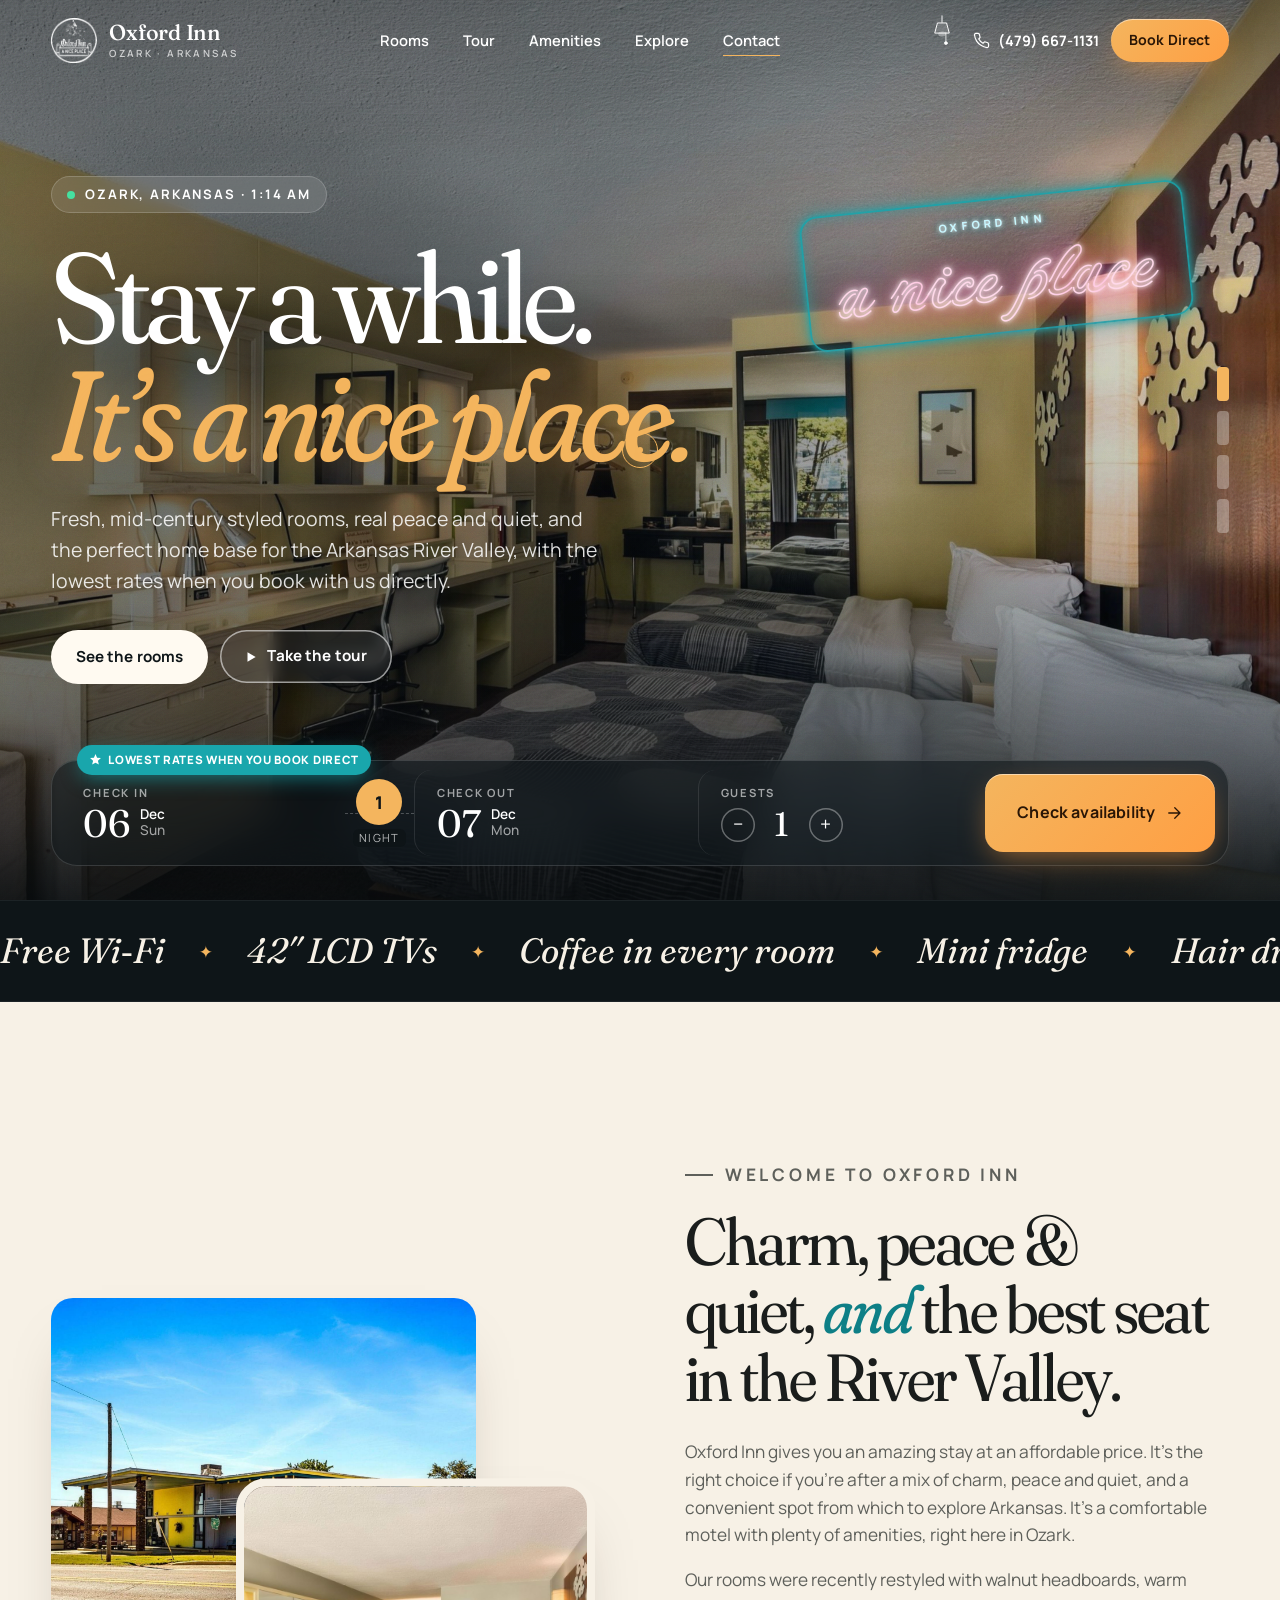
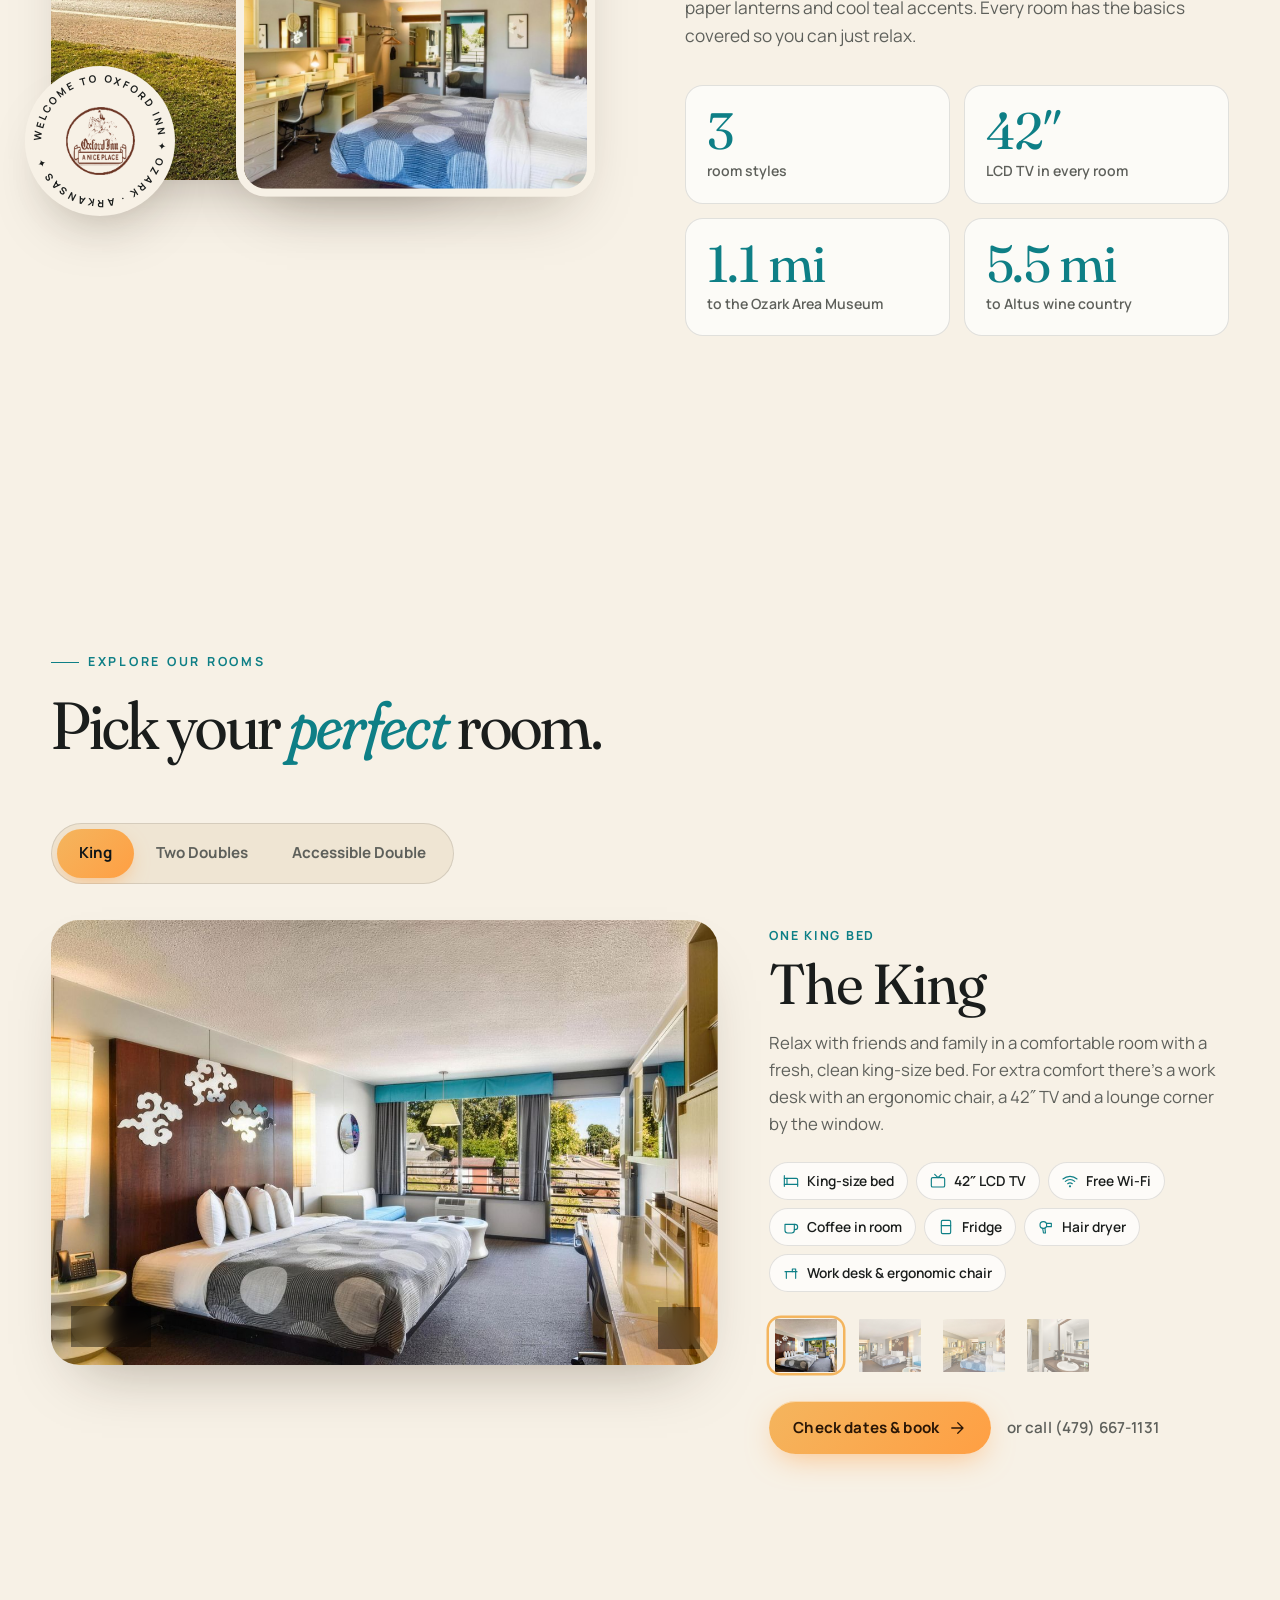
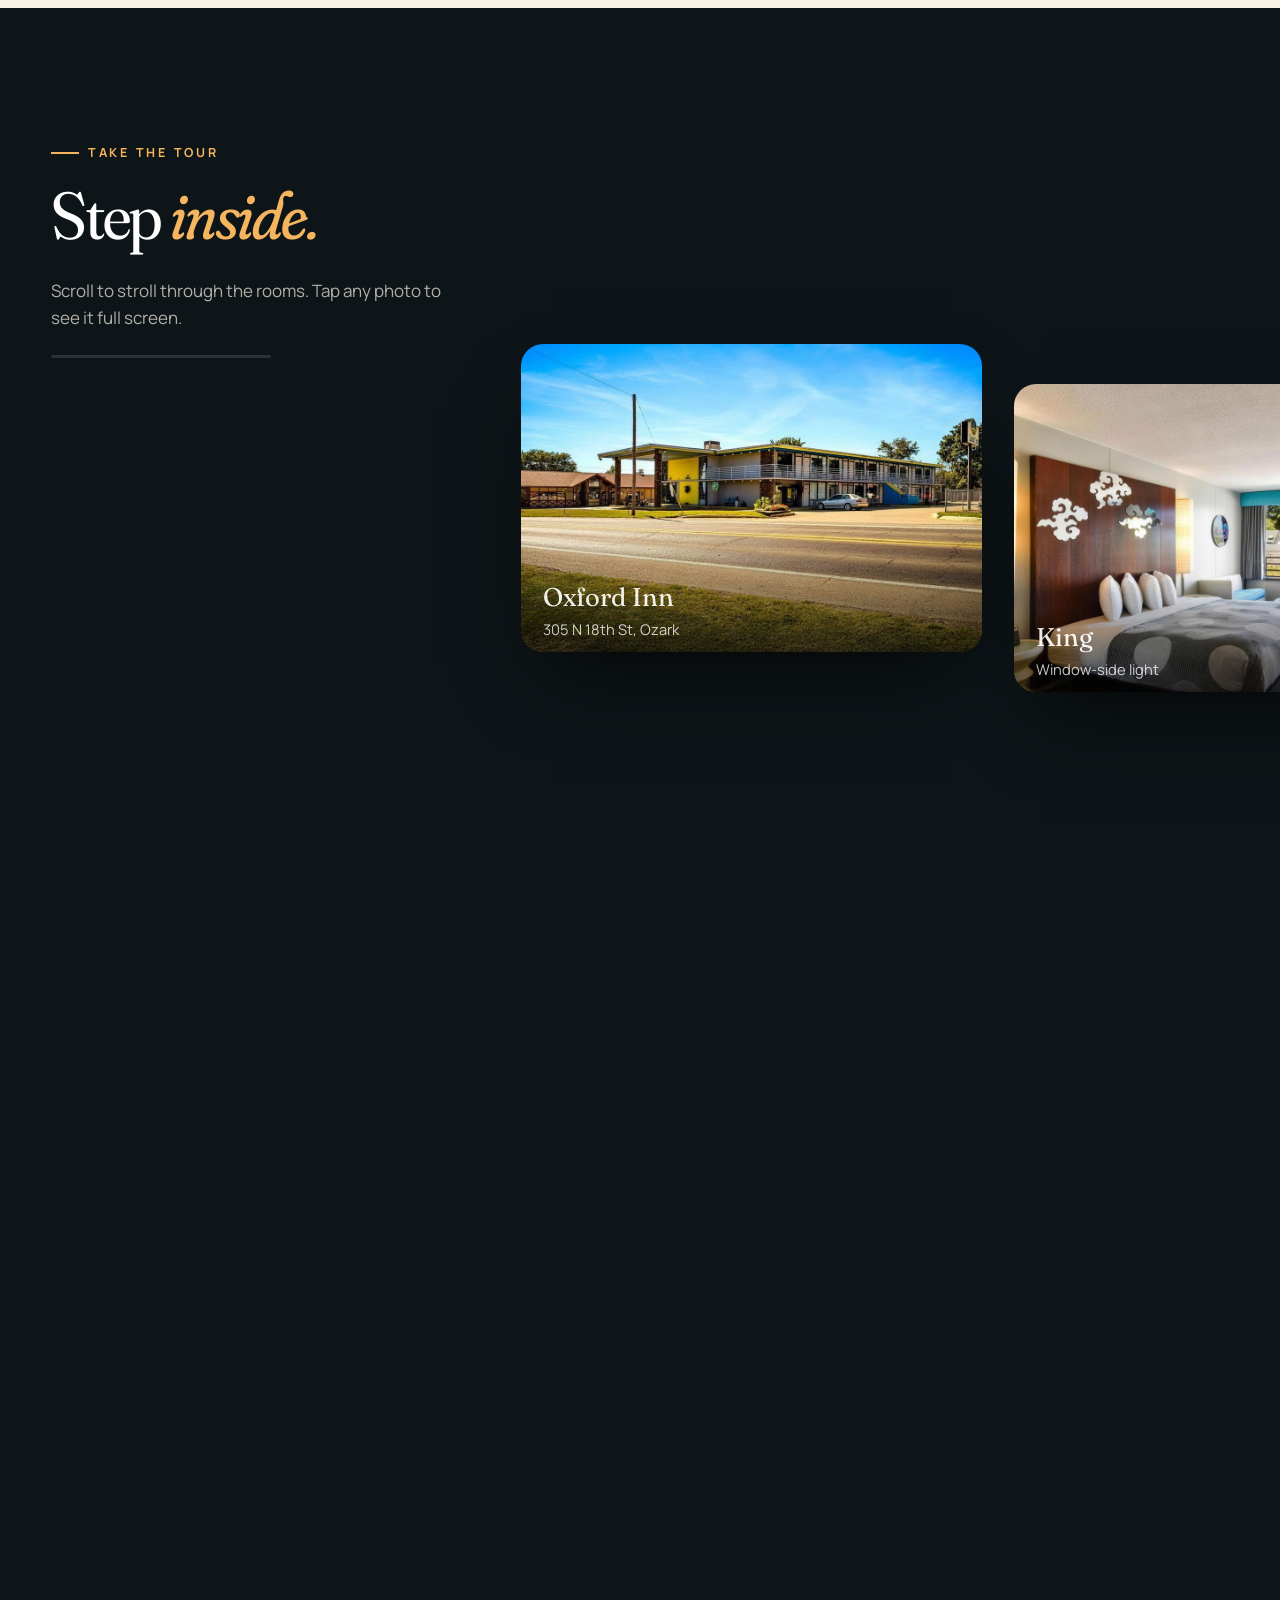
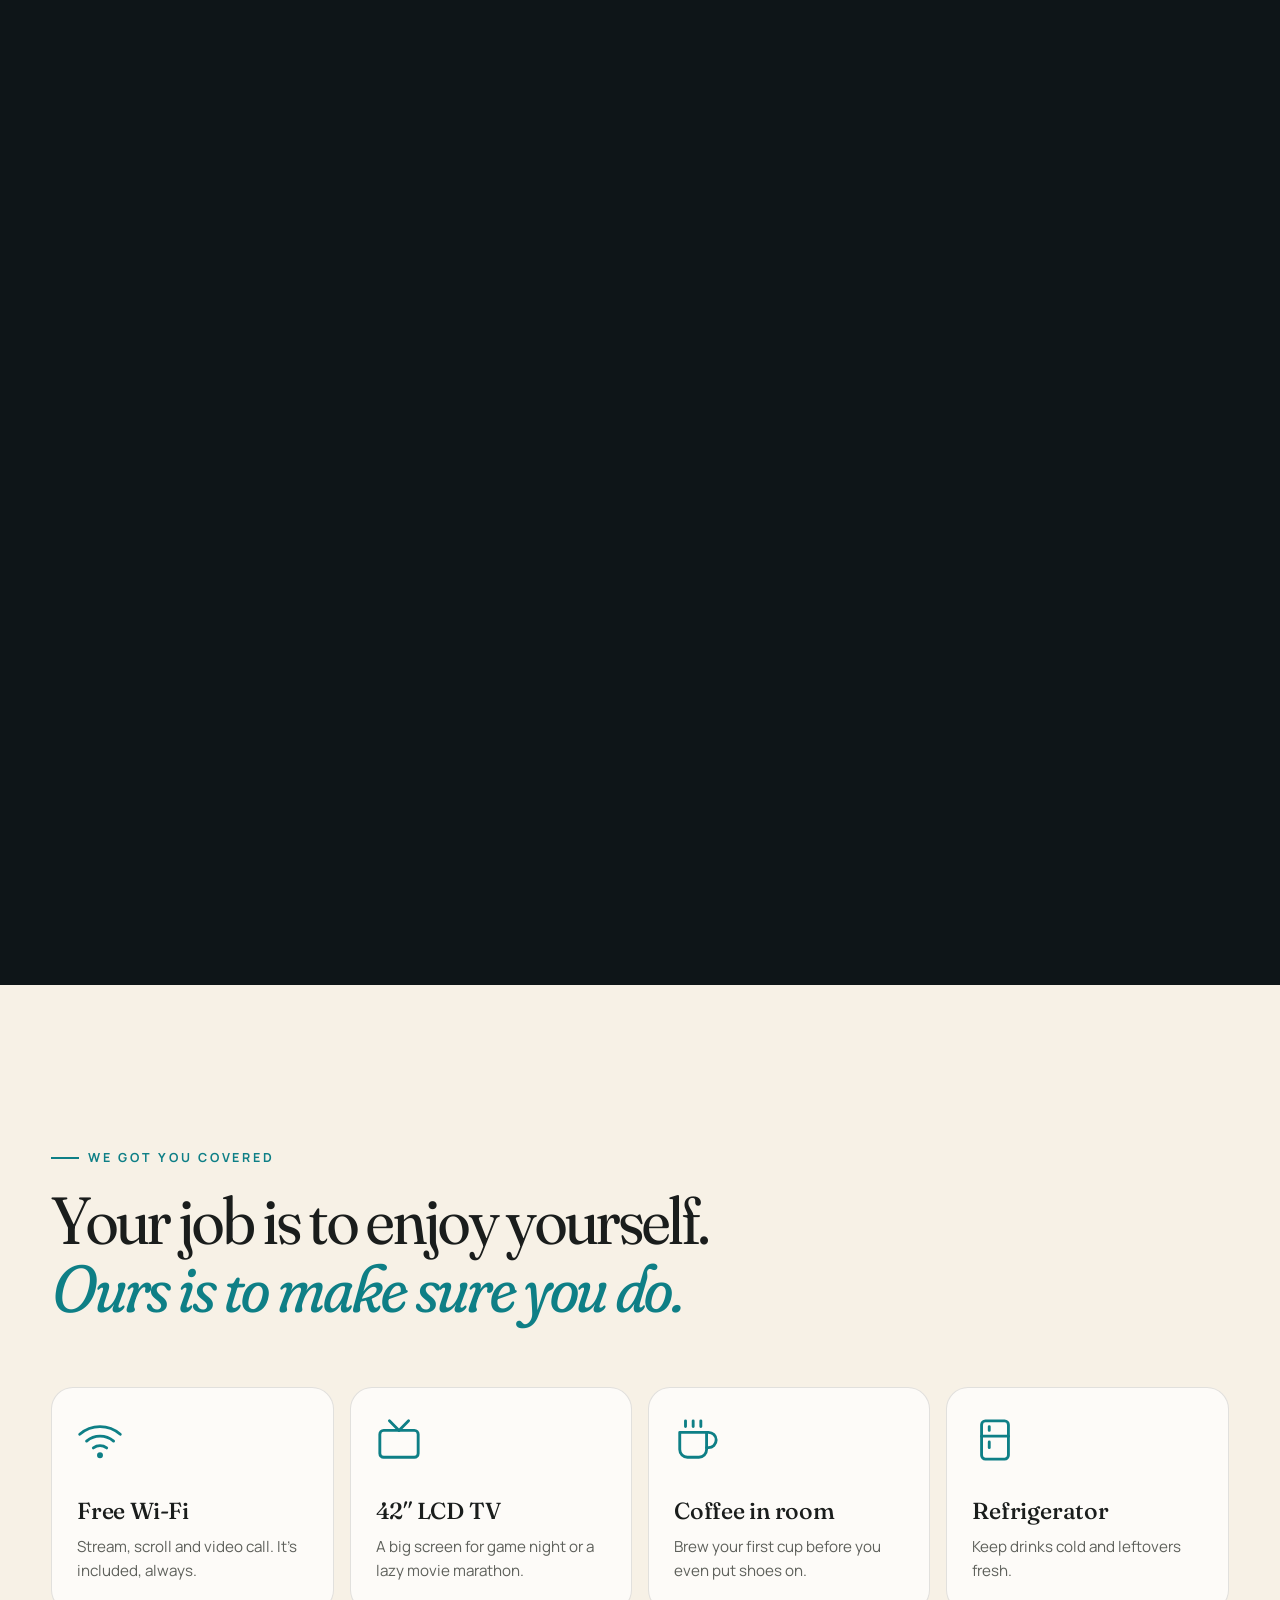
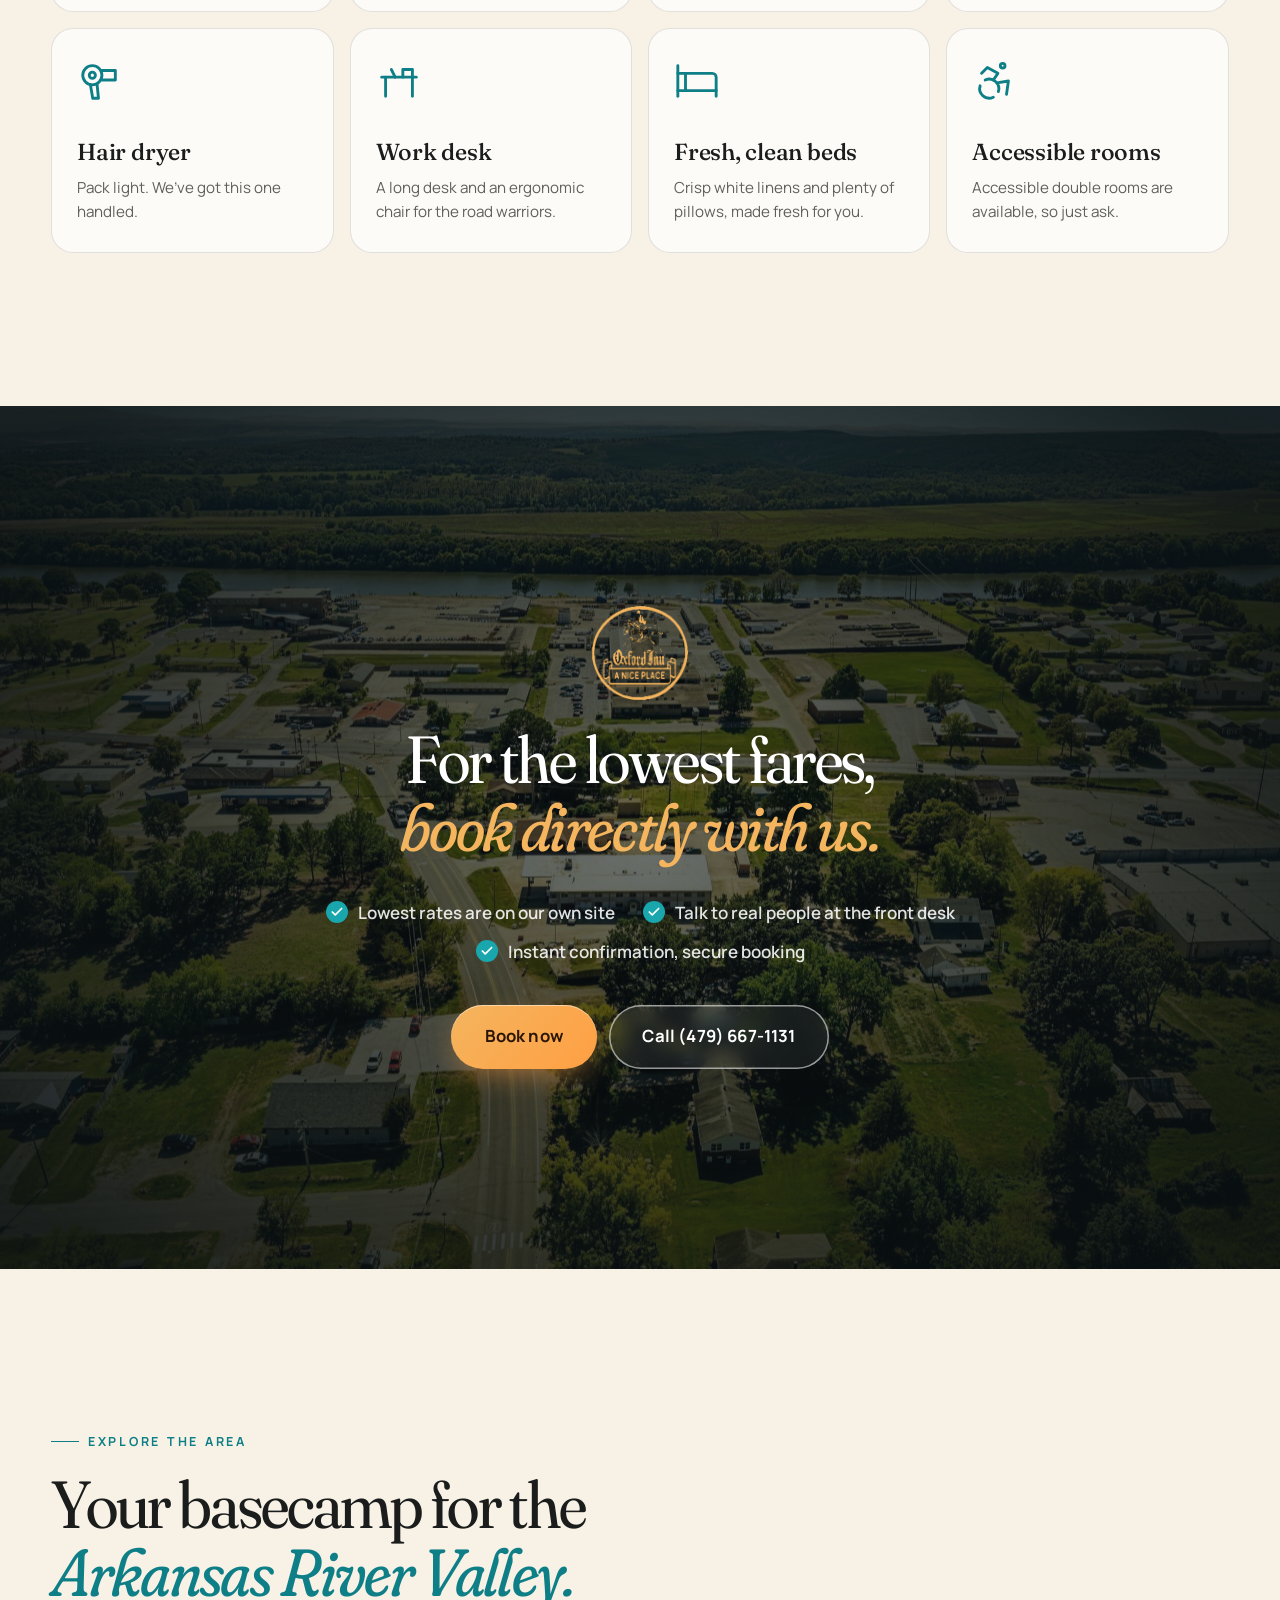
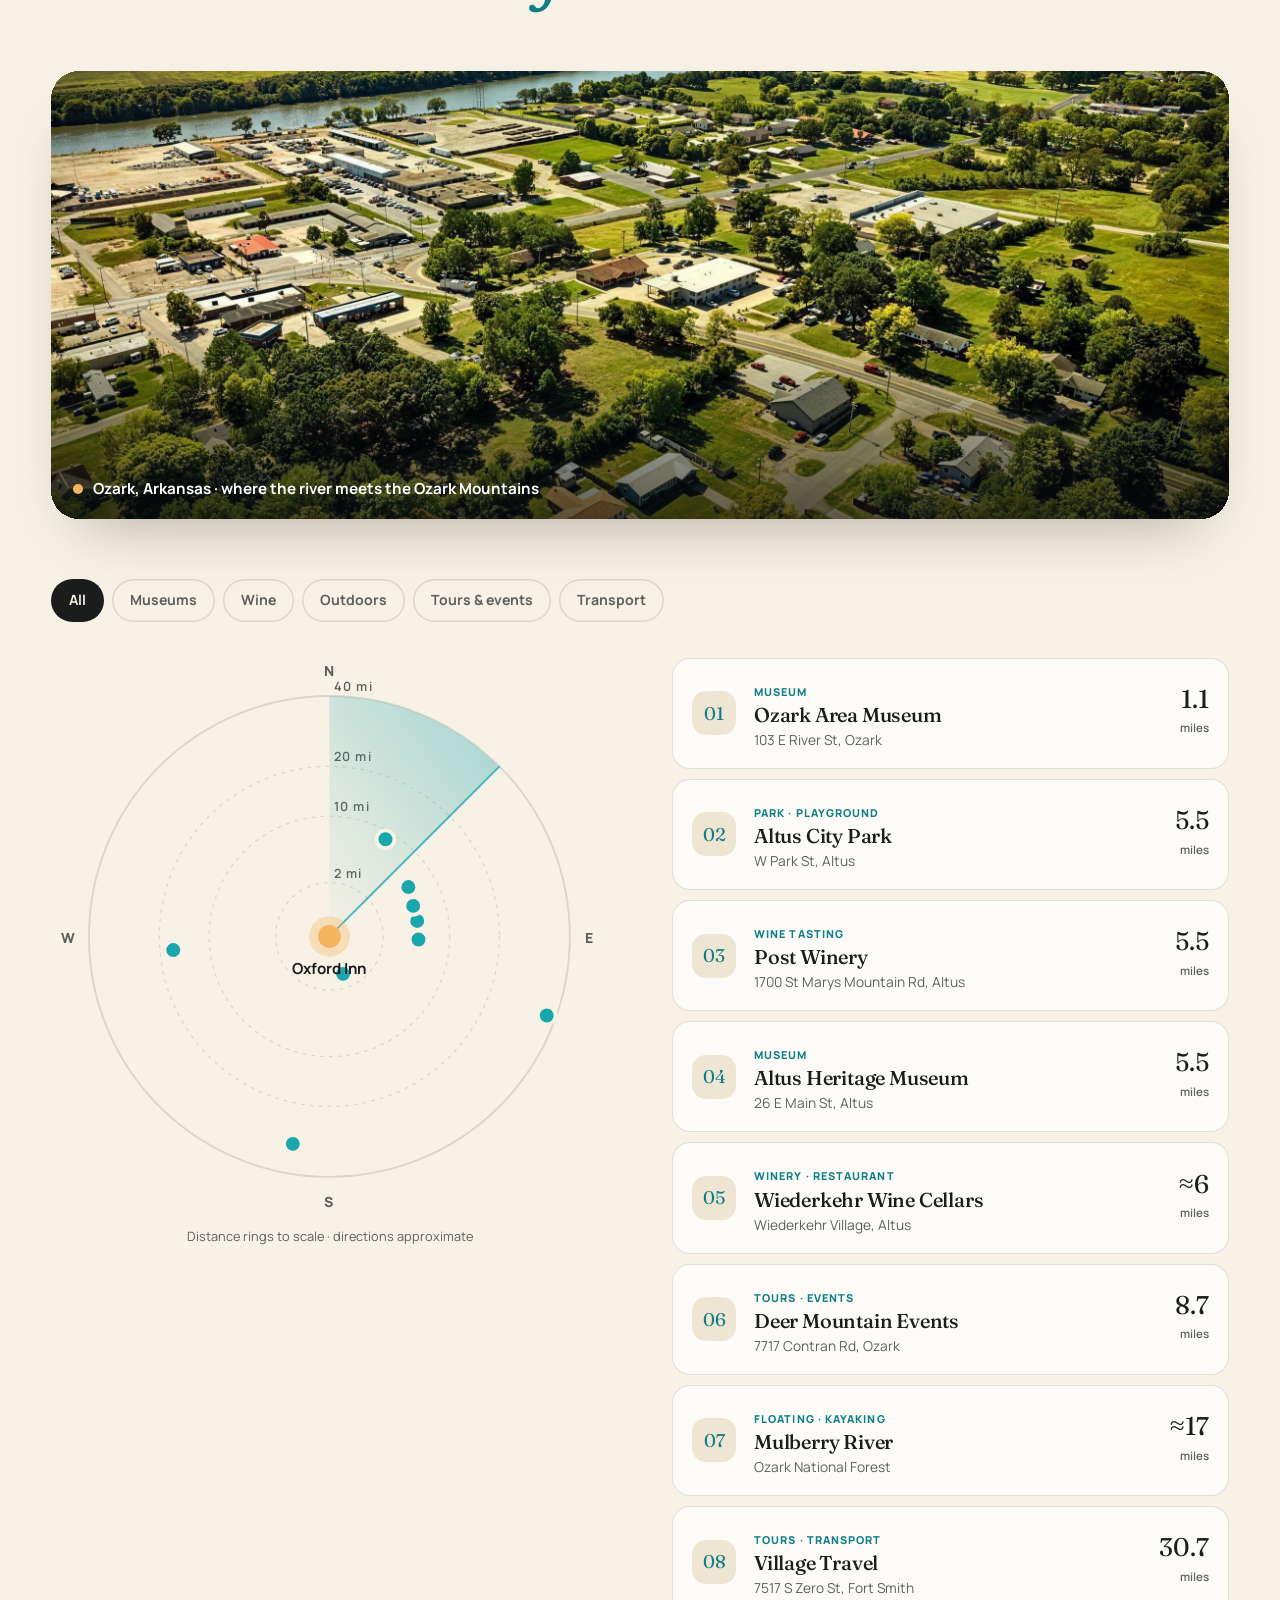
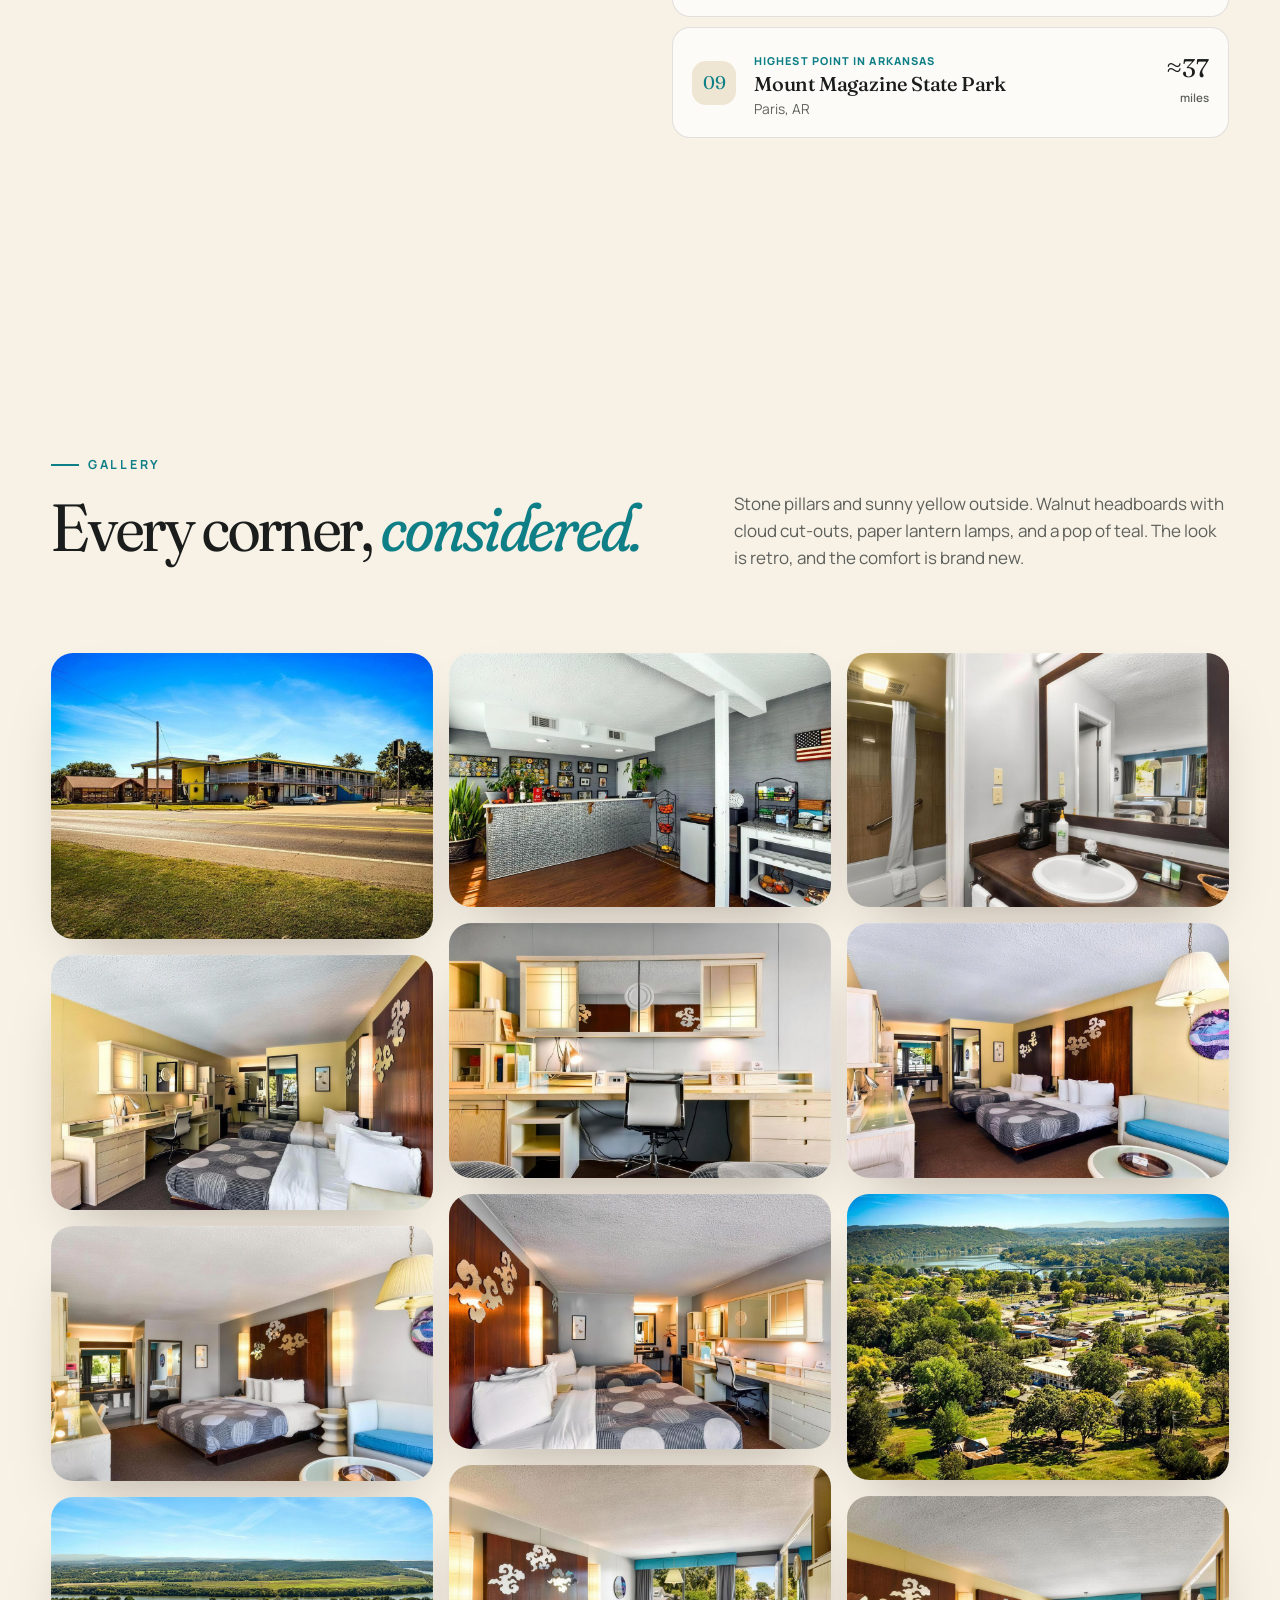
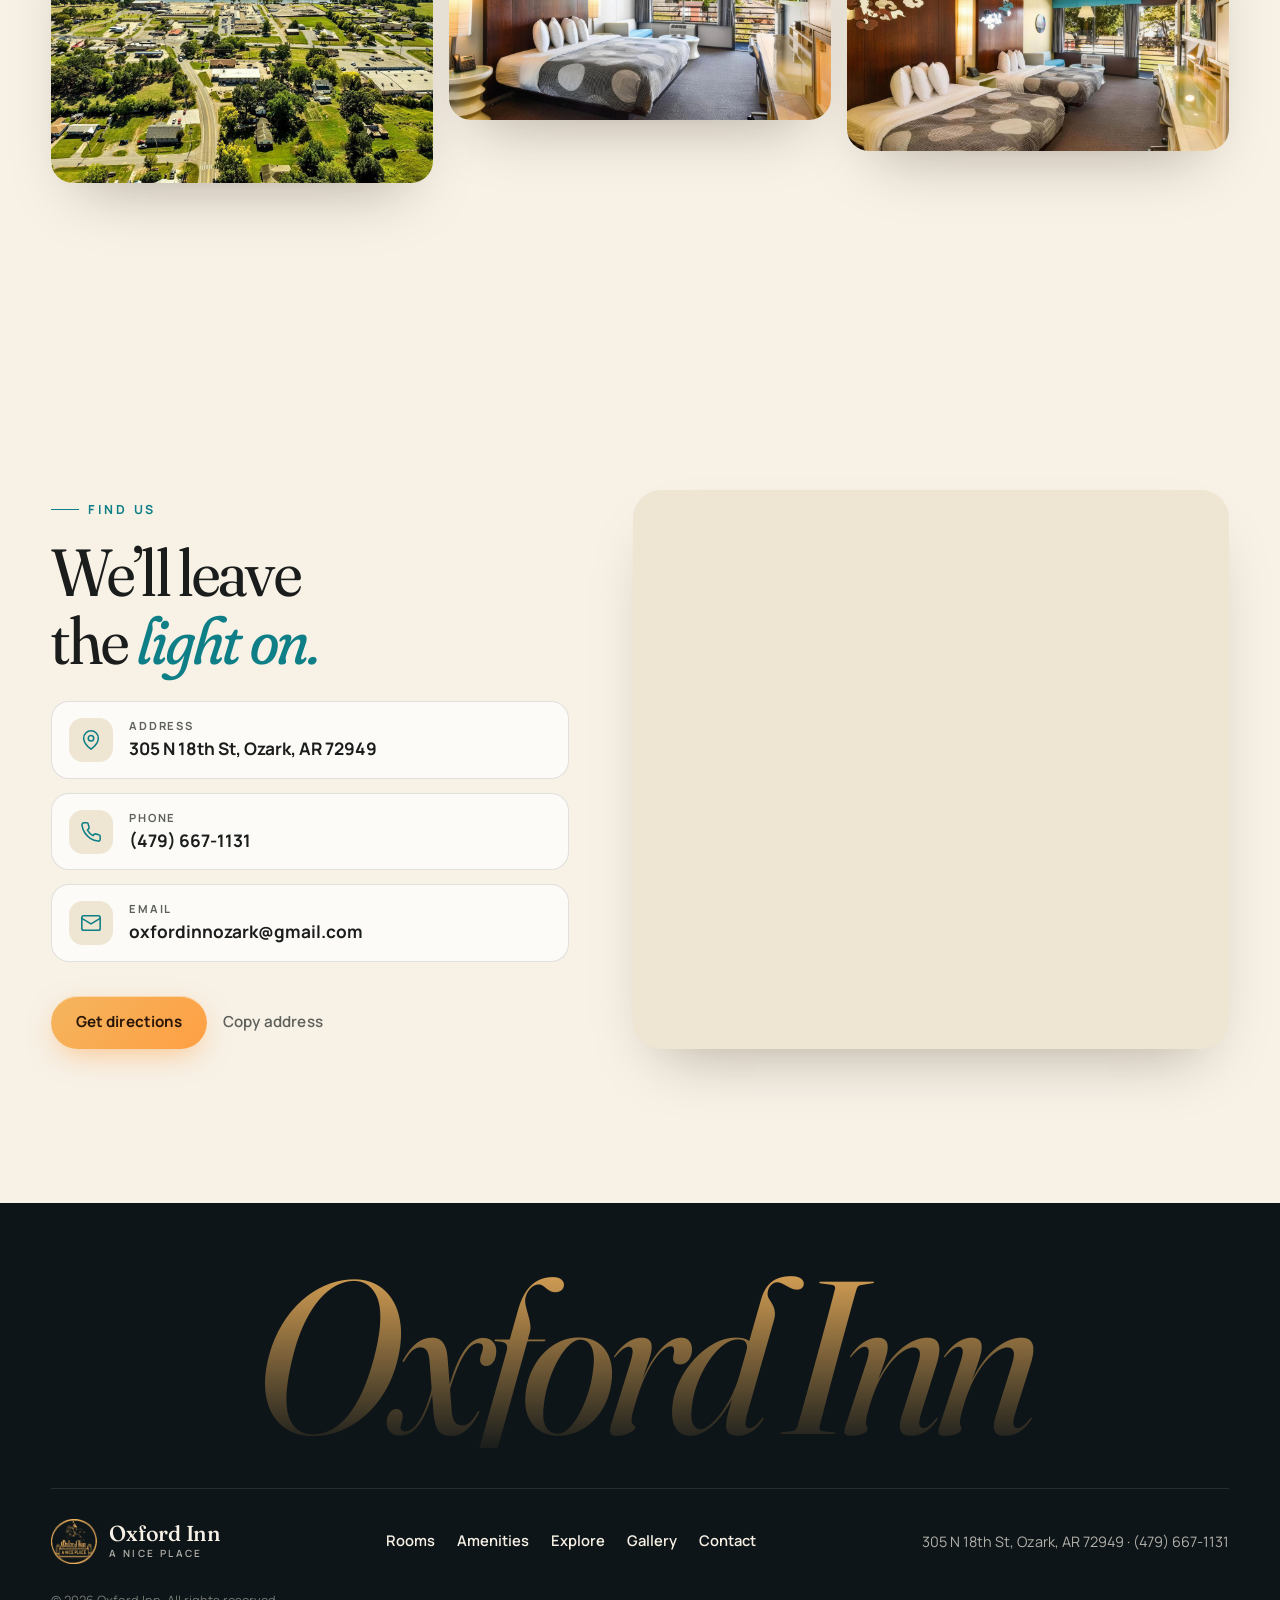
==== index.html @ f1d058a3 "Oxford Inn website" ====
<!doctype html>
<html lang="en">
<head>
  <meta charset="utf-8">
  <meta name="viewport" content="width=device-width, initial-scale=1, viewport-fit=cover">
  <title>Oxford Inn · Ozark, Arkansas · A Nice Place to Stay</title>
  <meta name="description" content="Oxford Inn in Ozark, Arkansas: freshly styled King and Double rooms, free Wi‑Fi, 42″ TVs, in‑room coffee and fridge. Book direct for the lowest rates.">
  <meta name="theme-color" content="#0e1518">
  <meta property="og:title" content="Oxford Inn · A Nice Place in Ozark, Arkansas">
  <meta property="og:description" content="Charm, peace and quiet, and the perfect base for exploring Arkansas. Book direct for the lowest rates.">
  <meta property="og:image" content="images/king-1.jpg">
  <link rel="icon" href="images/logo-180.png">
  <link rel="apple-touch-icon" href="images/logo-180.png">
  <link rel="preconnect" href="https://fonts.googleapis.com">
  <link rel="preconnect" href="https://fonts.gstatic.com" crossorigin>
  <link href="https://fonts.googleapis.com/css2?family=Fraunces:ital,opsz,wght,SOFT@0,9..144,300..800,50;1,9..144,300..800,100&family=Manrope:wght@400;500;600;700;800&family=Neonderthaw&display=swap" rel="stylesheet">
  <link rel="stylesheet" href="styles.css">
  <script>
    // Apply saved theme before paint to avoid a flash
    try { const t = localStorage.getItem('oi-theme'); if (t) document.documentElement.dataset.theme = t; } catch (e) {}
  </script>
  <script type="application/ld+json">
  {
    "@context": "https://schema.org",
    "@type": "Motel",
    "name": "Oxford Inn",
    "slogan": "A Nice Place",
    "telephone": "+1-479-667-1131",
    "email": "oxfordinnozark@gmail.com",
    "url": "https://oxfordinnhotel.com/",
    "address": {"@type": "PostalAddress","streetAddress": "305 N 18th St","addressLocality": "Ozark","addressRegion": "AR","postalCode": "72949","addressCountry": "US"},
    "geo": {"@type": "GeoCoordinates","latitude": 35.490306,"longitude": -93.84393},
    "amenityFeature": [
      {"@type":"LocationFeatureSpecification","name":"Free Wi-Fi","value":true},
      {"@type":"LocationFeatureSpecification","name":"42 inch LCD TV","value":true},
      {"@type":"LocationFeatureSpecification","name":"In-room coffee","value":true},
      {"@type":"LocationFeatureSpecification","name":"Refrigerator","value":true},
      {"@type":"LocationFeatureSpecification","name":"Hair dryer","value":true}
    ]
  }
  </script>
</head>
<body>

<!-- ============ PRELOADER ============ -->
<div class="preloader" id="preloader" aria-hidden="true">
  <div class="preloader__logo"><span class="logo-mask"></span><span class="logo-mask logo-mask--fill"></span></div>
  <p class="preloader__tag">A Nice Place</p>
</div>

<div class="progress" id="progress"></div>
<div class="cursor" id="cursor" aria-hidden="true"><span></span></div>

<!-- ============ NAV ============ -->
<header class="nav" id="nav">
  <a href="#top" class="nav__brand" aria-label="Oxford Inn home">
    <span class="logo-mask nav__logo"></span>
    <span class="nav__name">Oxford Inn<small>Ozark · Arkansas</small></span>
  </a>
  <nav class="nav__links" aria-label="Main">
    <a href="#rooms">Rooms</a>
    <a href="#tour">Tour</a>
    <a href="#amenities">Amenities</a>
    <a href="#explore">Explore</a>
    <a href="#contact">Contact</a>
  </nav>
  <div class="nav__actions">
    <button class="lamp" id="lampToggle" aria-label="Toggle night mode" title="Pull the lamp chain">
      <svg viewBox="0 0 40 56" aria-hidden="true">
        <line class="lamp__cord" x1="20" y1="0" x2="20" y2="10"/>
        <path class="lamp__shade" d="M9 26 L13 11 H27 L31 26 Z"/>
        <ellipse class="lamp__bulb" cx="20" cy="28" rx="5" ry="3"/>
        <g class="lamp__chain"><line x1="26" y1="26" x2="26" y2="40"/><circle cx="26" cy="42" r="2.2"/></g>
      </svg>
    </button>
    <a class="nav__phone" href="tel:+14796671131">
      <svg viewBox="0 0 24 24"><path d="M22 16.92v3a2 2 0 0 1-2.18 2 19.79 19.79 0 0 1-8.63-3.07 19.5 19.5 0 0 1-6-6 19.79 19.79 0 0 1-3.07-8.67A2 2 0 0 1 4.11 2h3a2 2 0 0 1 2 1.72c.13.96.36 1.9.7 2.81a2 2 0 0 1-.45 2.11L8.09 9.91a16 16 0 0 0 6 6l1.27-1.27a2 2 0 0 1 2.11-.45c.91.34 1.85.57 2.81.7A2 2 0 0 1 22 16.92z"/></svg>
      <span>(479) 667‑1131</span>
    </a>
    <a class="btn btn--glow magnetic" href="#book" data-book>Book Direct</a>
    <button class="burger" id="burger" aria-label="Open menu" aria-expanded="false"><span></span><span></span></button>
  </div>
</header>

<div class="menu" id="menu" aria-hidden="true">
  <nav>
    <a href="#rooms">Rooms</a>
    <a href="#tour">Take the Tour</a>
    <a href="#amenities">Amenities</a>
    <a href="#explore">Explore Ozark</a>
    <a href="#contact">Contact</a>
  </nav>
  <div class="menu__foot">
    <a href="tel:+14796671131">(479) 667‑1131</a>
    <a href="mailto:oxfordinnozark@gmail.com">oxfordinnozark@gmail.com</a>
  </div>
</div>

<main id="top">

<!-- ============ HERO ============ -->
<section class="hero" id="hero">
  <div class="hero__slides" id="heroSlides">
    <div class="hero__slide is-active" style="--img:url('images/double-6.jpg'); --img-sm:url('images/double-6-1200.jpg')"></div>
    <div class="hero__slide" style="--img:url('images/aerial-bridge.jpg'); --img-sm:url('images/aerial-bridge-1200.jpg')"></div>
    <div class="hero__slide" style="--img:url('images/king-1.jpg'); --img-sm:url('images/king-1-1200.jpg')"></div>
    <div class="hero__slide" style="--img:url('images/exterior.jpg'); --img-sm:url('images/exterior-1200.jpg')"></div>
  </div>
  <div class="hero__shade"></div>
  <div class="hero__grain"></div>

  <div class="hero__content">
    <p class="hero__eyebrow reveal-up"><span class="dot"></span><span id="liveLine">Ozark, Arkansas</span></p>
    <h1 class="hero__title">
      <span class="split">Stay a while.</span>
      <em class="split split--italic">It’s a nice place.</em>
    </h1>
    <p class="hero__lede reveal-up" style="--d:.9s">Fresh, mid‑century styled rooms, real peace and quiet, and the perfect home base for the Arkansas River Valley, with the lowest rates when you book with us directly.</p>
    <div class="hero__ctas reveal-up" style="--d:1.05s">
      <a href="#rooms" class="btn btn--light magnetic">See the rooms</a>
      <a href="#tour" class="btn btn--ghost magnetic">
        <svg viewBox="0 0 24 24"><polygon points="6 4 20 12 6 20 6 4"/></svg> Take the tour
      </a>
    </div>
  </div>

  <div class="neon" aria-hidden="true">
    <span class="neon__small">Oxford Inn</span>
    <span class="neon__big">a <b>n</b>ice pl<b>a</b>ce</span>
  </div>

  <div class="hero__dots" id="heroDots" role="tablist" aria-label="Hero photos"></div>

  <!-- Booking bar -->
  <form class="booking" id="book" autocomplete="off">
    <div class="booking__badge">
      <svg viewBox="0 0 24 24"><path d="M12 2l2.9 6.9L22 9.3l-5.5 4.8 1.7 7.2L12 17.8 5.8 21.3l1.7-7.2L2 9.3l7.1-.4z"/></svg>
      Lowest rates when you book direct
    </div>
    <label class="booking__field" for="checkin">
      <span class="booking__label">Check in</span>
      <span class="booking__date"><b data-day="in">06</b><span><i data-mon="in">Oct</i><i data-dow="in">Tue</i></span></span>
      <input type="date" id="checkin" required>
    </label>
    <div class="booking__nights"><span id="nights">1</span><small id="nightsLabel">night</small></div>
    <label class="booking__field" for="checkout">
      <span class="booking__label">Check out</span>
      <span class="booking__date"><b data-day="out">07</b><span><i data-mon="out">Oct</i><i data-dow="out">Wed</i></span></span>
      <input type="date" id="checkout" required>
    </label>
    <div class="booking__field booking__field--guests">
      <span class="booking__label">Guests</span>
      <div class="stepper">
        <button type="button" data-step="-1" aria-label="Fewer guests">−</button>
        <output id="guests">1</output>
        <button type="button" data-step="1" aria-label="More guests">+</button>
      </div>
    </div>
    <button class="btn btn--glow booking__go magnetic" type="submit">
      Check availability
      <svg viewBox="0 0 24 24"><path d="M5 12h14M13 5l7 7-7 7"/></svg>
    </button>
  </form>

  <a href="#welcome" class="hero__scroll" aria-label="Scroll down"><span></span></a>
</section>

<!-- ============ MARQUEE ============ -->
<div class="marquee" aria-hidden="true">
  <div class="marquee__track">
    <span>Free Wi‑Fi</span><i>✦</i><span>42″ LCD TVs</span><i>✦</i><span>Coffee in every room</span><i>✦</i><span>Mini fridge</span><i>✦</i><span>Hair dryer</span><i>✦</i><span>Work desk &amp; ergonomic chair</span><i>✦</i><span>Accessible rooms</span><i>✦</i><span>Book direct · lowest fares</span><i>✦</i>
    <span>Free Wi‑Fi</span><i>✦</i><span>42″ LCD TVs</span><i>✦</i><span>Coffee in every room</span><i>✦</i><span>Mini fridge</span><i>✦</i><span>Hair dryer</span><i>✦</i><span>Work desk &amp; ergonomic chair</span><i>✦</i><span>Accessible rooms</span><i>✦</i><span>Book direct · lowest fares</span><i>✦</i>
  </div>
</div>

<!-- ============ WELCOME ============ -->
<section class="welcome section" id="welcome">
  <div class="welcome__media">
    <figure class="welcome__img welcome__img--a parallax" data-speed="-0.06"><img src="images/exterior.jpg" srcset="images/exterior-1200.jpg 1200w, images/exterior.jpg 2400w" sizes="(max-width: 900px) 100vw, 50vw" alt="Oxford Inn on a sunny day, seen from the street" loading="lazy"></figure>
    <figure class="welcome__img welcome__img--b parallax" data-speed="0.08"><img src="images/king-3.jpg" srcset="images/king-3-1200.jpg 1200w, images/king-3.jpg 2400w" sizes="(max-width: 900px) 100vw, 50vw" alt="King room with work desk and fresh linens" loading="lazy"></figure>
    <div class="welcome__stamp spin-on-scroll" aria-hidden="true">
      <svg viewBox="0 0 200 200"><defs><path id="circ" d="M100,100 m-78,0 a78,78 0 1,1 156,0 a78,78 0 1,1 -156,0"/></defs>
        <text><textPath href="#circ">WELCOME TO OXFORD INN ✦ OZARK · ARKANSAS ✦ </textPath></text></svg>
      <span class="logo-mask"></span>
    </div>
  </div>
  <div class="welcome__copy">
    <p class="eyebrow reveal">Welcome to Oxford Inn</p>
    <h2 class="display reveal">Charm, peace &amp; quiet, <em>and</em> the best seat in the River Valley.</h2>
    <p class="reveal">Oxford Inn gives you an amazing stay at an affordable price. It’s the right choice if you’re after a mix of charm, peace and quiet, and a convenient spot from which to explore Arkansas. It’s a comfortable motel with plenty of amenities, right here in Ozark.</p>
    <p class="reveal">Our rooms were recently restyled with walnut headboards, warm paper lanterns and cool teal accents. Every room has the basics covered so you can just relax.</p>
    <div class="stats">
      <div class="stat reveal"><b data-count="3">0</b><span>room styles</span></div>
      <div class="stat reveal"><b data-count="42" data-suffix="″">0</b><span>LCD TV in every room</span></div>
      <div class="stat reveal"><b data-count="1.1" data-decimals="1" data-suffix=" mi">0</b><span>to the Ozark Area Museum</span></div>
      <div class="stat reveal"><b data-count="5.5" data-decimals="1" data-suffix=" mi">0</b><span>to Altus wine country</span></div>
    </div>
  </div>
</section>

<!-- ============ ROOMS ============ -->
<section class="rooms section" id="rooms">
  <header class="section__head">
    <p class="eyebrow reveal">Explore our rooms</p>
    <h2 class="display reveal">Pick your <em>perfect</em> room.</h2>
  </header>

  <div class="tabs reveal" role="tablist" aria-label="Room types" id="roomTabs">
    <span class="tabs__pill" id="tabsPill"></span>
  </div>

  <div class="room" id="room">
    <div class="room__stage tilt" id="roomStage">
      <div class="room__frames" id="roomFrames"></div>
      <button class="room__arrow room__arrow--prev" data-dir="-1" aria-label="Previous photo"><svg viewBox="0 0 24 24"><path d="M15 18l-6-6 6-6"/></svg></button>
      <button class="room__arrow room__arrow--next" data-dir="1" aria-label="Next photo"><svg viewBox="0 0 24 24"><path d="M9 18l6-6-6-6"/></svg></button>
      <div class="room__count"><b id="roomIdx">01</b> / <span id="roomTotal">03</span></div>
      <button class="room__zoom" id="roomZoom" aria-label="View full screen"><svg viewBox="0 0 24 24"><path d="M15 3h6v6M9 21H3v-6M21 3l-7 7M3 21l7-7"/></svg></button>
    </div>
    <div class="room__info">
      <p class="room__kicker" id="roomKicker"></p>
      <h3 class="room__name" id="roomName"></h3>
      <p class="room__desc" id="roomDesc"></p>
      <ul class="chips" id="roomChips"></ul>
      <div class="room__thumbs" id="roomThumbs"></div>
      <div class="room__cta">
        <a class="btn btn--glow magnetic" href="#" data-book-link>Check dates &amp; book <svg viewBox="0 0 24 24"><path d="M5 12h14M13 5l7 7-7 7"/></svg></a>
        <a class="btn btn--text" href="tel:+14796671131">or call (479) 667‑1131</a>
      </div>
    </div>
  </div>
</section>

<!-- ============ PINNED HORIZONTAL TOUR ============ -->
<section class="tour" id="tour">
  <div class="tour__sticky">
    <div class="tour__intro">
      <p class="eyebrow">Take the tour</p>
      <h2 class="display">Step <em>inside.</em></h2>
      <p>Scroll to stroll through the rooms. Tap any photo to see it full screen.</p>
      <div class="tour__bar"><span id="tourBar"></span></div>
    </div>
    <div class="tour__track" id="tourTrack">
      <figure class="tour__card" data-lightbox="tour"><img src="images/exterior.jpg" srcset="images/exterior-1200.jpg 1200w, images/exterior.jpg 2400w" sizes="(max-width: 900px) 84vw, 40vw" alt="Oxford Inn from the street on a sunny day" loading="lazy"><figcaption><b>Oxford Inn</b> 305 N 18th St, Ozark</figcaption></figure>
      <figure class="tour__card" data-lightbox="tour"><img src="images/king-1.jpg" srcset="images/king-1-1200.jpg 1200w, images/king-1.jpg 2400w" sizes="(max-width: 900px) 84vw, 40vw" alt="King room with a big window and balcony view" loading="lazy"><figcaption><b>King</b> Window‑side light</figcaption></figure>
      <figure class="tour__card" data-lightbox="tour"><img src="images/double-6.jpg" srcset="images/double-6-1200.jpg 1200w, images/double-6.jpg 2400w" sizes="(max-width: 900px) 84vw, 40vw" alt="Double room with two beds and a long desk" loading="lazy"><figcaption><b>Two Doubles</b> Room for the whole crew</figcaption></figure>
      <figure class="tour__card" data-lightbox="tour"><img src="images/king-2.jpg" srcset="images/king-2-1200.jpg 1200w, images/king-2.jpg 2400w" sizes="(max-width: 900px) 84vw, 40vw" alt="King room with lounge sofa and pendant lamp" loading="lazy"><figcaption><b>King</b> Lounge corner</figcaption></figure>
      <figure class="tour__card tour__card--tall" data-lightbox="tour"><img src="images/bath.jpg" srcset="images/bath-1200.jpg 1200w, images/bath.jpg 2400w" sizes="(max-width: 900px) 84vw, 40vw" alt="Vanity with coffee maker and bath with shower" loading="lazy"><figcaption><b>Vanity &amp; bath</b> Coffee’s on us</figcaption></figure>
      <figure class="tour__card" data-lightbox="tour"><img src="images/desk.jpg" srcset="images/desk-1200.jpg 1200w, images/desk.jpg 2400w" sizes="(max-width: 900px) 84vw, 40vw" alt="Lantern-lit work desk with ergonomic chair" loading="lazy"><figcaption><b>The desk</b> Get some work done</figcaption></figure>
      <figure class="tour__card" data-lightbox="tour"><img src="images/king-3.jpg" srcset="images/king-3-1200.jpg 1200w, images/king-3.jpg 2400w" sizes="(max-width: 900px) 84vw, 40vw" alt="King room with lantern-lit desk" loading="lazy"><figcaption><b>King</b> Lantern‑lit desk</figcaption></figure>
      <figure class="tour__card tour__card--tall" data-lightbox="tour"><img src="images/double-5.jpg" srcset="images/double-5-1200.jpg 1200w, images/double-5.jpg 2400w" sizes="(max-width: 900px) 84vw, 40vw" alt="Double room opening onto the walkway" loading="lazy"><figcaption><b>Two Doubles</b> Sunny side up</figcaption></figure>
      <figure class="tour__card" data-lightbox="tour"><img src="images/double-7.jpg" srcset="images/double-7-1200.jpg 1200w, images/double-7.jpg 2400w" sizes="(max-width: 900px) 84vw, 40vw" alt="Double room with walnut headboards and desk" loading="lazy"><figcaption><b>Two Doubles</b> Walnut &amp; lantern light</figcaption></figure>
      <figure class="tour__card" data-lightbox="tour"><img src="images/lobby.jpg" srcset="images/lobby-1200.jpg 1200w, images/lobby.jpg 2400w" sizes="(max-width: 900px) 84vw, 40vw" alt="Front desk and lobby with plants" loading="lazy"><figcaption><b>The lobby</b> Come say hi</figcaption></figure>
      <figure class="tour__card" data-lightbox="tour"><img src="images/aerial-bridge.jpg" srcset="images/aerial-bridge-1200.jpg 1200w, images/aerial-bridge.jpg 2400w" sizes="(max-width: 900px) 84vw, 40vw" alt="Aerial view of Ozark and the Arkansas River bridge" loading="lazy"><figcaption><b>Ozark</b> On the Arkansas River</figcaption></figure>
      <div class="tour__end">
        <p class="display">Like what<br>you see?</p>
        <a class="btn btn--glow magnetic" href="#book" data-book>Book your stay</a>
      </div>
    </div>
  </div>
</section>

<!-- ============ AMENITIES ============ -->
<section class="amenities section" id="amenities">
  <header class="section__head">
    <p class="eyebrow reveal">We got you covered</p>
    <h2 class="display reveal">Your job is to enjoy yourself. <em>Ours is to make sure you do.</em></h2>
  </header>
  <div class="amenity-grid">
    <article class="amenity reveal spotlight">
      <svg viewBox="0 0 24 24"><path class="a1" d="M5 12.55a11 11 0 0 1 14.08 0"/><path class="a2" d="M1.42 9a16 16 0 0 1 21.16 0"/><path class="a0" d="M8.53 16.11a6 6 0 0 1 6.95 0"/><circle cx="12" cy="20" r=".8"/></svg>
      <h3>Free Wi‑Fi</h3><p>Stream, scroll and video call. It’s included, always.</p>
    </article>
    <article class="amenity reveal spotlight">
      <svg viewBox="0 0 24 24"><rect x="2" y="7" width="20" height="14" rx="2"/><polyline points="17 2 12 7 7 2"/></svg>
      <h3>42″ LCD TV</h3><p>A big screen for game night or a lazy movie marathon.</p>
    </article>
    <article class="amenity reveal spotlight">
      <svg viewBox="0 0 24 24"><path d="M17 8h1a4 4 0 1 1 0 8h-1"/><path d="M3 8h14v9a4 4 0 0 1-4 4H7a4 4 0 0 1-4-4Z"/><path class="steam" d="M6 2v3M10 2v3M14 2v3"/></svg>
      <h3>Coffee in room</h3><p>Brew your first cup before you even put shoes on.</p>
    </article>
    <article class="amenity reveal spotlight">
      <svg viewBox="0 0 24 24"><rect x="5" y="2" width="14" height="20" rx="2"/><path d="M5 10h14"/><path d="M9 5v2M9 13v3"/></svg>
      <h3>Refrigerator</h3><p>Keep drinks cold and leftovers fresh.</p>
    </article>
    <article class="amenity reveal spotlight">
      <svg viewBox="0 0 24 24"><circle cx="8" cy="9" r="5"/><circle cx="8" cy="9" r="1.6"/><path d="M13 6.5h7v5h-7"/><path d="M7 14l1.2 7h3L10.5 14"/></svg>
      <h3>Hair dryer</h3><p>Pack light. We’ve got this one handled.</p>
    </article>
    <article class="amenity reveal spotlight">
      <svg viewBox="0 0 24 24"><path d="M3 10h18"/><path d="M5 10v10M19 10v10"/><path d="M14 10V6h5v4"/><path d="M8 6l2 4"/></svg>
      <h3>Work desk</h3><p>A long desk and an ergonomic chair for the road warriors.</p>
    </article>
    <article class="amenity reveal spotlight">
      <svg viewBox="0 0 24 24"><path d="M2 4v16"/><path d="M2 8h18a2 2 0 0 1 2 2v10"/><path d="M2 17h20"/><path d="M6 8v9"/></svg>
      <h3>Fresh, clean beds</h3><p>Crisp white linens and plenty of pillows, made fresh for you.</p>
    </article>
    <article class="amenity reveal spotlight">
      <svg viewBox="0 0 24 24"><circle cx="16" cy="4" r="1.2"/><path d="m18 19 1-7-6 1"/><path d="m5 8 3-3 5.5 3-2.36 3.5"/><path d="M4.24 14.5a5 5 0 0 0 6.88 6"/><path d="M13.76 17.5a5 5 0 0 0-6.88-6"/></svg>
      <h3>Accessible rooms</h3><p>Accessible double rooms are available, so just ask.</p>
    </article>
  </div>
</section>

<!-- ============ BOOK DIRECT BANNER ============ -->
<section class="direct" id="direct">
  <div class="direct__bg parallax" data-speed="0.12" style="--img:url('images/aerial-river.jpg'); --img-sm:url('images/aerial-river-1200.jpg')"></div>
  <div class="direct__inner">
    <span class="logo-mask direct__logo reveal"></span>
    <h2 class="display reveal">For the lowest fares,<br><em>book directly with us.</em></h2>
    <ul class="direct__perks">
      <li class="reveal"><svg viewBox="0 0 24 24"><path d="M20 6 9 17l-5-5"/></svg>Lowest rates are on our own site</li>
      <li class="reveal"><svg viewBox="0 0 24 24"><path d="M20 6 9 17l-5-5"/></svg>Talk to real people at the front desk</li>
      <li class="reveal"><svg viewBox="0 0 24 24"><path d="M20 6 9 17l-5-5"/></svg>Instant confirmation, secure booking</li>
    </ul>
    <div class="direct__ctas reveal">
      <a class="btn btn--glow btn--lg magnetic" href="#book" data-book>Book now</a>
      <a class="btn btn--ghost btn--lg magnetic" href="tel:+14796671131">Call (479) 667‑1131</a>
    </div>
  </div>
</section>

<!-- ============ EXPLORE ============ -->
<section class="explore section" id="explore">
  <header class="section__head">
    <p class="eyebrow reveal">Explore the area</p>
    <h2 class="display reveal">Your basecamp for the <em>Arkansas River Valley.</em></h2>
  </header>

  <figure class="vista reveal">
    <div class="vista__img parallax" data-speed="0.08"><img src="images/aerial-valley.jpg" srcset="images/aerial-valley-1200.jpg 1200w, images/aerial-valley.jpg 2400w" sizes="(max-width: 1320px) 100vw, 1320px" alt="Aerial view of Ozark, Arkansas, with the Arkansas River and rolling hills" loading="lazy"></div>
    <figcaption><span class="vista__pin"></span>Ozark, Arkansas · where the river meets the Ozark Mountains</figcaption>
  </figure>

  <div class="filters reveal" id="filters" role="toolbar" aria-label="Filter places">
    <button class="is-on" data-filter="all">All</button>
    <button data-filter="history">Museums</button>
    <button data-filter="wine">Wine</button>
    <button data-filter="outdoors">Outdoors</button>
    <button data-filter="events">Tours &amp; events</button>
    <button data-filter="travel">Transport</button>
  </div>

  <div class="explore__grid">
    <div class="radar reveal" id="radar">
      <svg viewBox="-220 -220 440 440" id="radarSvg" role="img" aria-label="Radar map of nearby places, distances from Oxford Inn">
        <defs>
          <linearGradient id="sweepGrad" x1="0" y1="1" x2="1" y2="0">
            <stop offset="0" stop-color="#19a6ac" stop-opacity="0"/>
            <stop offset="1" stop-color="#19a6ac" stop-opacity=".38"/>
          </linearGradient>
        </defs>
        <g class="radar__rings" id="radarRings"></g>
        <g class="radar__compass">
          <text x="0" y="-206">N</text><text x="206" y="5">E</text><text x="0" y="214">S</text><text x="-206" y="5">W</text>
        </g>
        <g class="radar__sweep"><path d="M0 0 L0 -190 A190 190 0 0 1 134 -134 Z" fill="url(#sweepGrad)"/><line x1="0" y1="0" x2="134" y2="-134"/></g>
        <g id="radarPins"></g>
        <g class="radar__home">
          <circle r="16" class="radar__pulse"/>
          <circle r="9"/>
          <text y="30">Oxford Inn</text>
        </g>
      </svg>
      <p class="radar__note">Distance rings to scale · directions approximate</p>
    </div>
    <ol class="places" id="places"></ol>
  </div>
</section>

<!-- ============ GALLERY ============ -->
<section class="gallery section" id="gallery">
  <header class="section__head section__head--row">
    <div>
      <p class="eyebrow reveal">Gallery</p>
      <h2 class="display reveal">Every corner, <em>considered.</em></h2>
    </div>
    <p class="reveal muted">Stone pillars and sunny yellow outside. Walnut headboards with cloud cut‑outs, paper lantern lamps, and a pop of teal. The look is retro, and the comfort is brand new.</p>
  </header>
  <div class="masonry">
    <figure data-lightbox="gallery" class="reveal"><img src="images/exterior.jpg" srcset="images/exterior-1200.jpg 1200w, images/exterior.jpg 2400w" sizes="(max-width: 640px) 50vw, 33vw" alt="Oxford Inn on a sunny day" loading="lazy"></figure>
    <figure data-lightbox="gallery" class="reveal"><img src="images/double-6.jpg" srcset="images/double-6-1200.jpg 1200w, images/double-6.jpg 2400w" sizes="(max-width: 640px) 50vw, 33vw" alt="Two-bed room with long desk" loading="lazy"></figure>
    <figure data-lightbox="gallery" class="reveal"><img src="images/king-2.jpg" srcset="images/king-2-1200.jpg 1200w, images/king-2.jpg 2400w" sizes="(max-width: 900px) 100vw, 50vw" alt="King room with sofa" loading="lazy"></figure>
    <figure data-lightbox="gallery" class="reveal"><img src="images/aerial-river.jpg" srcset="images/aerial-river-1200.jpg 1200w, images/aerial-river.jpg 2400w" sizes="(max-width: 900px) 100vw, 50vw" alt="Ozark and the Arkansas River from above" loading="lazy"></figure>
    <figure data-lightbox="gallery" class="reveal"><img src="images/lobby.jpg" srcset="images/lobby-1200.jpg 1200w, images/lobby.jpg 2400w" sizes="(max-width: 900px) 100vw, 50vw" alt="Front desk and lobby" loading="lazy"></figure>
    <figure data-lightbox="gallery" class="reveal"><img src="images/desk.jpg" srcset="images/desk-1200.jpg 1200w, images/desk.jpg 2400w" sizes="(max-width: 900px) 100vw, 50vw" alt="Lantern-lit work desk" loading="lazy"></figure>
    <figure data-lightbox="gallery" class="reveal"><img src="images/double-7.jpg" srcset="images/double-7-1200.jpg 1200w, images/double-7.jpg 2400w" sizes="(max-width: 900px) 100vw, 50vw" alt="Two-bed room with walnut headboards" loading="lazy"></figure>
    <figure data-lightbox="gallery" class="reveal"><img src="images/king-1.jpg" srcset="images/king-1-1200.jpg 1200w, images/king-1.jpg 2400w" sizes="(max-width: 900px) 100vw, 50vw" alt="King room by the window" loading="lazy"></figure>
    <figure data-lightbox="gallery" class="reveal"><img src="images/bath.jpg" srcset="images/bath-1200.jpg 1200w, images/bath.jpg 2400w" sizes="(max-width: 900px) 100vw, 50vw" alt="Vanity and bathroom" loading="lazy"></figure>
    <figure data-lightbox="gallery" class="reveal"><img src="images/double-8.jpg" srcset="images/double-8-1200.jpg 1200w, images/double-8.jpg 2400w" sizes="(max-width: 900px) 100vw, 50vw" alt="Two-bed room with lounge sofa" loading="lazy"></figure>
    <figure data-lightbox="gallery" class="reveal"><img src="images/aerial-bridge.jpg" srcset="images/aerial-bridge-1200.jpg 1200w, images/aerial-bridge.jpg 2400w" sizes="(max-width: 900px) 100vw, 50vw" alt="The Arkansas River bridge in Ozark" loading="lazy"></figure>
    <figure data-lightbox="gallery" class="reveal"><img src="images/double-1.jpg" srcset="images/double-1-1200.jpg 1200w, images/double-1.jpg 2400w" sizes="(max-width: 900px) 100vw, 50vw" alt="Sunny double room" loading="lazy"></figure>
  </div>
</section>

<!-- ============ CONTACT ============ -->
<section class="contact section" id="contact">
  <div class="contact__card">
    <p class="eyebrow reveal">Find us</p>
    <h2 class="display reveal">We’ll leave the <em>light on.</em></h2>
    <ul class="contact__list">
      <li class="reveal">
        <svg viewBox="0 0 24 24"><path d="M20 10c0 6-8 12-8 12s-8-6-8-12a8 8 0 0 1 16 0Z"/><circle cx="12" cy="10" r="3"/></svg>
        <div><small>Address</small><a href="https://www.google.com/maps/search/?api=1&query=35.490306,-93.84393" target="_blank" rel="noopener">305 N 18th St, Ozark, AR 72949</a></div>
      </li>
      <li class="reveal">
        <svg viewBox="0 0 24 24"><path d="M22 16.92v3a2 2 0 0 1-2.18 2 19.79 19.79 0 0 1-8.63-3.07 19.5 19.5 0 0 1-6-6 19.79 19.79 0 0 1-3.07-8.67A2 2 0 0 1 4.11 2h3a2 2 0 0 1 2 1.72c.13.96.36 1.9.7 2.81a2 2 0 0 1-.45 2.11L8.09 9.91a16 16 0 0 0 6 6l1.27-1.27a2 2 0 0 1 2.11-.45c.91.34 1.85.57 2.81.7A2 2 0 0 1 22 16.92z"/></svg>
        <div><small>Phone</small><a href="tel:+14796671131">(479) 667‑1131</a></div>
      </li>
      <li class="reveal">
        <svg viewBox="0 0 24 24"><rect x="2" y="4" width="20" height="16" rx="2"/><path d="m22 7-10 6L2 7"/></svg>
        <div><small>Email</small><a href="mailto:oxfordinnozark@gmail.com">oxfordinnozark@gmail.com</a></div>
      </li>
    </ul>
    <div class="contact__ctas reveal">
      <a class="btn btn--glow magnetic" href="https://www.google.com/maps/dir/?api=1&destination=35.490306,-93.84393" target="_blank" rel="noopener">Get directions</a>
      <button class="btn btn--text" id="copyAddr" type="button">Copy address</button>
    </div>
  </div>
  <div class="contact__map reveal">
    <iframe title="Map showing Oxford Inn in Ozark, Arkansas" loading="lazy" referrerpolicy="no-referrer-when-downgrade"
      src="https://maps.google.com/maps?q=35.490306,-93.84393&z=14&output=embed"></iframe>
  </div>
</section>

</main>

<!-- ============ FOOTER ============ -->
<footer class="footer">
  <div class="footer__big" aria-hidden="true">Oxford Inn</div>
  <div class="footer__row">
    <a href="#top" class="nav__brand"><span class="logo-mask nav__logo"></span><span class="nav__name">Oxford Inn<small>A Nice Place</small></span></a>
    <nav><a href="#rooms">Rooms</a><a href="#amenities">Amenities</a><a href="#explore">Explore</a><a href="#gallery">Gallery</a><a href="#contact">Contact</a></nav>
    <p>305 N 18th St, Ozark, AR 72949 · <a href="tel:+14796671131">(479) 667‑1131</a></p>
  </div>
  <p class="footer__legal">© <span id="year">2026</span> Oxford Inn. All rights reserved.</p>
</footer>

<!-- Mobile sticky action bar -->
<div class="mbar">
  <a href="tel:+14796671131" class="mbar__call" aria-label="Call Oxford Inn"><svg viewBox="0 0 24 24"><path d="M22 16.92v3a2 2 0 0 1-2.18 2 19.79 19.79 0 0 1-8.63-3.07 19.5 19.5 0 0 1-6-6 19.79 19.79 0 0 1-3.07-8.67A2 2 0 0 1 4.11 2h3a2 2 0 0 1 2 1.72c.13.96.36 1.9.7 2.81a2 2 0 0 1-.45 2.11L8.09 9.91a16 16 0 0 0 6 6l1.27-1.27a2 2 0 0 1 2.11-.45c.91.34 1.85.57 2.81.7A2 2 0 0 1 22 16.92z"/></svg>Call</a>
  <a href="#book" class="btn btn--glow" data-book>Book direct · lowest rate</a>
</div>

<!-- Lightbox -->
<div class="lightbox" id="lightbox" role="dialog" aria-modal="true" aria-label="Photo viewer" hidden>
  <button class="lightbox__close" aria-label="Close">×</button>
  <button class="lightbox__nav lightbox__nav--prev" aria-label="Previous"><svg viewBox="0 0 24 24"><path d="M15 18l-6-6 6-6"/></svg></button>
  <figure><img alt=""><figcaption></figcaption></figure>
  <button class="lightbox__nav lightbox__nav--next" aria-label="Next"><svg viewBox="0 0 24 24"><path d="M9 18l6-6-6-6"/></svg></button>
</div>

<div class="toast" id="toast" role="status" aria-live="polite"></div>

<script src="app.js"></script>
</body>
</html>
---- styles.css ----
/* =========================================================
   OXFORD INN · A Nice Place
   Palette pulled from the rooms: walnut headboards, teal valances,
   paper-lantern amber, crisp white linen.
   ========================================================= */

:root {
  --ink: #0e1518;
  --ink-2: #16211f;
  --cream: #f7f1e6;
  --linen: #fffaf1;
  --walnut: #6b3423;
  --walnut-2: #8a4a32;
  --teal: #19a6ac;
  --teal-2: #0e7f86;
  --amber: #f4b55e;
  --amber-2: #ff9f43;
  --neon: #ff5fa2;

  --bg: var(--cream);
  --bg-2: var(--linen);
  --bg-3: #efe5d3;
  --fg: #1a1d1c;
  --fg-muted: #5e605b;
  --line: rgba(26, 29, 28, .12);
  --card: rgba(255, 255, 255, .7);
  --shadow: 0 30px 60px -30px rgba(40, 25, 10, .35);
  --accent: var(--teal-2);
  --logo-color: var(--walnut);

  --f-display: "Fraunces", Georgia, serif;
  --f-body: "Manrope", system-ui, -apple-system, sans-serif;
  --f-neon: "Neonderthaw", cursive;

  --r: 22px;
  --ease: cubic-bezier(.2, .8, .2, 1);
  --ease-out: cubic-bezier(.16, 1, .3, 1);
  --gutter: clamp(16px, 4vw, 56px);
  --maxw: 1320px;
  color-scheme: light;
}

@media (prefers-color-scheme: dark) {
  :root:not([data-theme="light"]) {
    --bg: #0d1416; --bg-2: #111b1d; --bg-3: #172426;
    --fg: #f3ece0; --fg-muted: #a7aca6; --line: rgba(243, 236, 224, .12);
    --card: rgba(255, 255, 255, .04); --shadow: 0 30px 60px -30px rgba(0, 0, 0, .8);
    --accent: var(--amber); --logo-color: var(--amber);
    color-scheme: dark;
  }
}
:root[data-theme="dark"] {
  --bg: #0d1416; --bg-2: #111b1d; --bg-3: #172426;
  --fg: #f3ece0; --fg-muted: #a7aca6; --line: rgba(243, 236, 224, .12);
  --card: rgba(255, 255, 255, .04); --shadow: 0 30px 60px -30px rgba(0, 0, 0, .8);
  --accent: var(--amber); --logo-color: var(--amber);
  color-scheme: dark;
}

*, *::before, *::after { box-sizing: border-box; }
html { scroll-behavior: smooth; overflow-x: clip; -webkit-text-size-adjust: 100%; }
body {
  margin: 0; background: var(--bg); color: var(--fg);
  font-family: var(--f-body); font-size: 17px; line-height: 1.6;
  overflow-x: clip; -webkit-font-smoothing: antialiased;
  transition: background-color .6s var(--ease), color .6s var(--ease);
}
body.is-loading { overflow: hidden; }
img { display: block; max-width: 100%; }
a { color: inherit; text-decoration: none; }
button { font: inherit; color: inherit; cursor: pointer; border: 0; background: none; }
svg { fill: none; stroke: currentColor; stroke-width: 1.7; stroke-linecap: round; stroke-linejoin: round; }
::selection { background: var(--amber); color: var(--ink); }
:focus-visible { outline: 2px solid var(--amber); outline-offset: 3px; border-radius: 6px; }

/* ---------- logo as recolorable mask ---------- */
.logo-mask {
  display: inline-block; aspect-ratio: 800 / 783; width: 48px;
  background: var(--logo-color);
  -webkit-mask: url("images/logo.png") center / contain no-repeat;
          mask: url("images/logo.png") center / contain no-repeat;
}

/* ---------- type ---------- */
.display {
  font-family: var(--f-display); font-weight: 400; font-variation-settings: "opsz" 144, "SOFT" 50;
  font-size: clamp(2.2rem, 5.2vw, 4.6rem); line-height: 1.02; letter-spacing: -.025em; margin: 0 0 .4em;
  text-wrap: balance;
}
.display em { font-style: italic; font-variation-settings: "opsz" 144, "SOFT" 100; color: var(--accent); }
.eyebrow {
  font-size: .78rem; font-weight: 700; letter-spacing: .22em; text-transform: uppercase;
  color: var(--accent); margin: 0 0 1.2rem; display: inline-flex; align-items: center; gap: .7em;
}
.eyebrow::before { content: ""; width: 28px; height: 1.5px; background: currentColor; }
.muted { color: var(--fg-muted); }

.section { padding: clamp(80px, 12vw, 160px) var(--gutter); max-width: calc(var(--maxw) + var(--gutter) * 2); margin: 0 auto; }
.section__head { max-width: 900px; margin-bottom: clamp(36px, 5vw, 64px); }
.section__head--row { max-width: none; display: grid; grid-template-columns: 1.3fr 1fr; gap: 40px; align-items: end; }

/* ---------- buttons ---------- */
.btn {
  --bx: 0px; --by: 0px;
  display: inline-flex; align-items: center; justify-content: center; gap: .6em;
  padding: .95em 1.6em; border-radius: 999px; font-weight: 700; font-size: .95rem; letter-spacing: .01em;
  transition: transform .4s var(--ease), background .3s, color .3s, box-shadow .4s;
  transform: translate(var(--bx), var(--by)); white-space: nowrap; position: relative; isolation: isolate;
}
.btn svg { width: 18px; height: 18px; transition: transform .35s var(--ease); }
.btn:hover svg { transform: translateX(4px); }
.btn--lg { font-size: 1.05rem; padding: 1.1em 2em; }
.btn--glow {
  background: linear-gradient(135deg, var(--amber), var(--amber-2)); color: #2a1606;
  box-shadow: 0 10px 30px -8px rgba(255, 159, 67, .6), inset 0 1px 0 rgba(255,255,255,.5);
  overflow: hidden;
}
.btn--glow::after {
  content: ""; position: absolute; inset: 0; z-index: -1;
  background: linear-gradient(110deg, transparent 30%, rgba(255,255,255,.65) 50%, transparent 70%);
  transform: translateX(-120%); transition: transform .9s var(--ease);
}
.btn--glow:hover::after { transform: translateX(120%); }
.btn--glow:hover { box-shadow: 0 16px 40px -8px rgba(255, 159, 67, .85), inset 0 1px 0 rgba(255,255,255,.5); }
.btn--light { background: var(--linen); color: var(--ink); }
.btn--light:hover { background: #fff; }
.btn--ghost { color: #fff; box-shadow: inset 0 0 0 1.5px rgba(255,255,255,.55); backdrop-filter: blur(8px); background: rgba(255,255,255,.06); }
.btn--ghost:hover { background: rgba(255,255,255,.16); }
.btn--ghost svg { fill: currentColor; stroke: none; width: 14px; }
.btn--text { padding-inline: .4em; color: var(--fg-muted); font-weight: 600; }
.btn--text:hover { color: var(--fg); }

/* ---------- preloader ---------- */
.preloader {
  position: fixed; inset: 0; z-index: 1000; background: var(--ink);
  display: grid; place-content: center; justify-items: center; gap: 18px;
  transition: clip-path 1.1s var(--ease-out) .1s; clip-path: inset(0 0 0 0);
}
.preloader.is-done { clip-path: inset(0 0 100% 0); pointer-events: none; }
.preloader__logo { position: relative; width: 140px; aspect-ratio: 800/783; }
.preloader__logo .logo-mask { position: absolute; inset: 0; width: 100%; background: rgba(247,241,230,.15); }
.preloader__logo .logo-mask--fill { background: var(--amber); clip-path: inset(100% 0 0 0); animation: fillUp 1.3s var(--ease-out) .15s forwards; filter: drop-shadow(0 0 18px rgba(244,181,94,.6)); }
.preloader__tag { color: var(--cream); font-family: var(--f-neon); font-size: 2.2rem; margin: 0; opacity: 0; animation: neonOn 1.2s .8s forwards; }
@keyframes fillUp { to { clip-path: inset(0 0 0 0); } }

/* ---------- progress + cursor ---------- */
.progress { position: fixed; top: 0; left: 0; height: 3px; width: 100%; z-index: 120; transform-origin: 0 50%; transform: scaleX(0);
  background: linear-gradient(90deg, var(--teal), var(--amber), var(--neon)); }
.cursor { position: fixed; top: 0; left: 0; z-index: 999; pointer-events: none; display: none; }
.cursor span { position: absolute; width: 36px; height: 36px; margin: -18px 0 0 -18px; border-radius: 50%;
  border: 1.5px solid var(--amber); transition: width .3s var(--ease), height .3s var(--ease), margin .3s var(--ease), background .3s; mix-blend-mode: difference; }
.cursor::after { content: ""; position: absolute; width: 6px; height: 6px; margin: -3px; border-radius: 50%; background: var(--amber); }
.cursor.is-hover span { width: 70px; height: 70px; margin: -35px 0 0 -35px; background: rgba(244,181,94,.18); }
@media (pointer: fine) { .cursor { display: block; } }

/* ---------- nav ---------- */
.nav {
  position: fixed; inset: 0 0 auto; z-index: 100; display: flex; align-items: center; justify-content: space-between; gap: 20px;
  padding: 18px var(--gutter); color: #fff; transition: padding .4s var(--ease), background .4s, color .4s, box-shadow .4s, transform .5s var(--ease);
}
.nav.is-solid { padding-block: 10px; background: color-mix(in srgb, var(--bg) 82%, transparent); color: var(--fg); backdrop-filter: blur(16px) saturate(1.4); -webkit-backdrop-filter: blur(16px) saturate(1.4); box-shadow: 0 1px 0 var(--line); }
.nav.is-hidden { transform: translateY(-110%); }
.nav__brand { display: flex; align-items: center; gap: 12px; }
.nav__logo { width: 46px; --logo-color: currentColor; background: currentColor; transition: transform .6s var(--ease); }
.nav__brand:hover .nav__logo { transform: rotate(-10deg) scale(1.05); }
.nav__name { font-family: var(--f-display); font-size: 1.35rem; line-height: 1; font-weight: 500; letter-spacing: -.01em; }
.nav__name small { display: block; font-family: var(--f-body); font-size: .62rem; letter-spacing: .24em; text-transform: uppercase; opacity: .7; margin-top: 5px; font-weight: 600; }
.nav__links { display: flex; gap: 6px; }
.nav__links a { position: relative; padding: 8px 14px; font-weight: 600; font-size: .92rem; border-radius: 999px; transition: background .3s; }
.nav__links a::after { content: ""; position: absolute; left: 14px; right: 14px; bottom: 4px; height: 1.5px; background: var(--amber); transform: scaleX(0); transform-origin: right; transition: transform .4s var(--ease); }
.nav__links a:hover::after, .nav__links a.is-current::after { transform: scaleX(1); transform-origin: left; }
.nav__actions { display: flex; align-items: center; gap: 12px; }
.nav__phone { display: flex; align-items: center; gap: 8px; font-weight: 700; font-size: .9rem; }
.nav__phone svg { width: 17px; height: 17px; }
.nav .btn { padding: .75em 1.3em; font-size: .88rem; }

/* lamp toggle */
.lamp { width: 38px; height: 52px; margin-top: -14px; position: relative; }
.lamp svg { width: 100%; height: 100%; overflow: visible; }
.lamp__cord { stroke: currentColor; stroke-width: 1.4; }
.lamp__shade { fill: rgba(255,255,255,.12); stroke: currentColor; stroke-width: 1.5; transition: fill .4s; }
.lamp__bulb { fill: currentColor; opacity: .35; transition: all .4s; }
.lamp__chain { stroke: currentColor; stroke-width: 1.2; transition: transform .3s var(--ease); }
.lamp__chain circle { fill: currentColor; }
.lamp.is-pulled .lamp__chain { transform: translateY(6px); }
:root[data-theme="dark"] .lamp__shade, .lamp.is-lit .lamp__shade { fill: var(--amber); stroke: var(--amber); }
:root[data-theme="dark"] .lamp__bulb, .lamp.is-lit .lamp__bulb { fill: #fff6d8; opacity: 1; filter: drop-shadow(0 0 8px var(--amber)) drop-shadow(0 6px 14px var(--amber)); }

.burger { display: none; width: 44px; height: 44px; border-radius: 50%; position: relative; }
.burger span { position: absolute; left: 12px; right: 12px; height: 2px; background: currentColor; border-radius: 2px; transition: transform .4s var(--ease), top .4s var(--ease); }
.burger span:first-child { top: 17px; } .burger span:last-child { top: 25px; }
.burger[aria-expanded="true"] span:first-child { top: 21px; transform: rotate(45deg); }
.burger[aria-expanded="true"] span:last-child { top: 21px; transform: rotate(-45deg); }

.menu { position: fixed; inset: 0; z-index: 90; background: var(--ink); color: var(--cream); display: flex; flex-direction: column; justify-content: center; padding: 100px var(--gutter) 40px;
  clip-path: circle(0% at calc(100% - 40px) 40px); transition: clip-path .8s var(--ease-out); }
.menu.is-open { clip-path: circle(150% at calc(100% - 40px) 40px); }
.menu nav { display: flex; flex-direction: column; gap: 6px; }
.menu nav a { font-family: var(--f-display); font-size: clamp(2.4rem, 10vw, 4rem); line-height: 1.1; opacity: 0; transform: translateY(30px); transition: opacity .5s, transform .6s var(--ease-out), color .3s; }
.menu nav a:hover { color: var(--amber); font-style: italic; }
.menu.is-open nav a { opacity: 1; transform: none; }
.menu.is-open nav a:nth-child(2) { transition-delay: .06s; } .menu.is-open nav a:nth-child(3) { transition-delay: .12s; }
.menu.is-open nav a:nth-child(4) { transition-delay: .18s; } .menu.is-open nav a:nth-child(5) { transition-delay: .24s; }
.menu__foot { margin-top: auto; display: flex; flex-direction: column; gap: 6px; opacity: .75; }

/* ---------- hero ---------- */
.hero { position: relative; min-height: 100svh; color: #fff; display: grid; grid-template-rows: 1fr auto; overflow: hidden; background: var(--ink); }
.hero__slides, .hero__shade, .hero__grain { position: absolute; inset: 0; }
.hero__slide { position: absolute; inset: -4%; background: var(--img) center / cover no-repeat; opacity: 0; transform: scale(1.12); transition: opacity 1.6s ease, transform 9s linear; will-change: transform, opacity; }
.hero__slide.is-active { opacity: 1; transform: scale(1.0) translate3d(var(--px, 0), var(--py, 0), 0); }
.hero__shade { background:
  radial-gradient(120% 80% at 15% 40%, rgba(8, 12, 14, .72), transparent 65%),
  linear-gradient(180deg, rgba(8,12,14,.55) 0%, rgba(8,12,14,.1) 30%, rgba(8,12,14,.25) 60%, rgba(8,12,14,.92) 100%); }
.hero__grain { opacity: .12; mix-blend-mode: overlay; pointer-events: none;
  background-image: url("data:image/svg+xml,%3Csvg xmlns='http://www.w3.org/2000/svg' width='160' height='160'%3E%3Cfilter id='n'%3E%3CfeTurbulence type='fractalNoise' baseFrequency='.9' numOctaves='2'/%3E%3C/filter%3E%3Crect width='100%25' height='100%25' filter='url(%23n)'/%3E%3C/svg%3E"); }
.hero__content { position: relative; z-index: 2; align-self: center; padding: 140px var(--gutter) 40px; max-width: 980px; }
.hero__eyebrow { display: inline-flex; align-items: center; gap: 10px; font-size: .82rem; letter-spacing: .14em; text-transform: uppercase; font-weight: 700;
  padding: 8px 16px; border-radius: 999px; background: rgba(255,255,255,.1); backdrop-filter: blur(10px); -webkit-backdrop-filter: blur(10px); box-shadow: inset 0 0 0 1px rgba(255,255,255,.18); margin: 0 0 26px; }
.dot { width: 8px; height: 8px; border-radius: 50%; background: #45e0a0; box-shadow: 0 0 0 0 rgba(69,224,160,.7); animation: ping 2s infinite; }
@keyframes ping { 70% { box-shadow: 0 0 0 10px rgba(69,224,160,0); } 100% { box-shadow: 0 0 0 0 rgba(69,224,160,0); } }
.hero__title { font-family: var(--f-display); font-weight: 400; font-size: clamp(3.2rem, 10vw, 8.6rem); line-height: .92; letter-spacing: -.04em; margin: 0 0 28px; font-variation-settings: "opsz" 144, "SOFT" 50; }
.hero__title .split { display: block; }
.hero__title em { font-style: italic; color: var(--amber); font-variation-settings: "opsz" 144, "SOFT" 100; text-shadow: 0 0 40px rgba(244,181,94,.35); }
.split .ch { display: inline-block; opacity: 0; transform: translateY(.5em) rotate(8deg); filter: blur(8px); transition: opacity .9s var(--ease-out), transform 1s var(--ease-out), filter .9s; transition-delay: calc(var(--i) * 28ms + var(--base, 0s)); }
.is-ready .split .ch { opacity: 1; transform: none; filter: none; }
.hero__lede { font-size: clamp(1.02rem, 1.6vw, 1.22rem); max-width: 560px; color: rgba(255,255,255,.86); margin: 0 0 34px; }
.hero__ctas { display: flex; gap: 12px; flex-wrap: wrap; }
.reveal-up { opacity: 0; transform: translateY(24px); transition: opacity .9s var(--ease-out) var(--d, .7s), transform 1s var(--ease-out) var(--d, .7s); }
.is-ready .reveal-up { opacity: 1; transform: none; }

.hero__dots { position: absolute; z-index: 3; right: var(--gutter); top: 50%; transform: translateY(-50%); display: flex; flex-direction: column; gap: 10px; }
.hero__dots button { width: 4px; height: 34px; border-radius: 4px; background: rgba(255,255,255,.3); position: relative; overflow: hidden; }
.hero__dots button::after { content: ""; position: absolute; inset: 0; background: var(--amber); transform: scaleY(0); transform-origin: top; }
.hero__dots button.is-active::after { animation: dotFill 6s linear forwards; }
@keyframes dotFill { to { transform: scaleY(1); } }

.hero__scroll { position: absolute; left: 50%; bottom: 150px; z-index: 3; width: 26px; height: 42px; border-radius: 20px; box-shadow: inset 0 0 0 1.5px rgba(255,255,255,.5); transform: translateX(-50%); display: none; }
.hero__scroll span { position: absolute; left: 50%; top: 8px; width: 3px; height: 8px; margin-left: -1.5px; border-radius: 2px; background: #fff; animation: wheel 1.8s infinite; }
@keyframes wheel { 0% { opacity: 0; transform: translateY(0); } 30% { opacity: 1; } 100% { opacity: 0; transform: translateY(14px); } }

/* neon sign */
.neon { position: absolute; z-index: 2; right: calc(var(--gutter) + 40px); top: 22%; transform: rotate(-6deg); text-align: center; color: #ffd9ea; pointer-events: none;
  padding: 14px 30px 20px; border-radius: 18px; border: 2px solid rgba(25,166,172,.9);
  box-shadow: 0 0 6px rgba(25,166,172,.9), 0 0 20px rgba(25,166,172,.6), inset 0 0 14px rgba(25,166,172,.5); animation: tubeHum 5s infinite; }
.neon__small { display: block; font-family: var(--f-body); font-weight: 800; letter-spacing: .4em; text-transform: uppercase; font-size: .68rem; color: #c8fbff;
  text-shadow: 0 0 4px #fff, 0 0 10px var(--teal), 0 0 20px var(--teal); }
.neon__big { display: block; font-family: var(--f-neon); font-size: clamp(3rem, 6vw, 5.4rem); line-height: 1; margin-top: 4px;
  text-shadow: 0 0 4px #fff, 0 0 10px #fff, 0 0 20px var(--neon), 0 0 40px var(--neon), 0 0 80px var(--neon); }
.neon__big b { font-weight: inherit; animation: flicker 4.2s infinite; }
.neon__big b:last-child { animation-delay: 1.7s; animation-duration: 6.3s; }
@keyframes flicker {
  0%, 18%, 22%, 25%, 53%, 57%, 100% { opacity: 1; text-shadow: inherit; }
  20%, 24%, 55% { opacity: .25; text-shadow: none; }
}
@keyframes tubeHum { 0%, 100% { opacity: 1; } 92% { opacity: 1; } 93% { opacity: .7; } 94% { opacity: 1; } }
@keyframes neonOn { 0% { opacity: 0; } 20% { opacity: 1; } 25% { opacity: .2; } 35% { opacity: 1; text-shadow: 0 0 10px var(--amber), 0 0 30px var(--amber); } 100% { opacity: 1; text-shadow: 0 0 10px var(--amber), 0 0 30px var(--amber); } }

/* booking */
.booking { position: relative; z-index: 4; margin: 0 var(--gutter) 34px; display: grid; grid-template-columns: 1fr auto 1fr 1fr auto; align-items: stretch; gap: 0;
  background: rgba(14, 21, 24, .55); backdrop-filter: blur(22px) saturate(1.5); -webkit-backdrop-filter: blur(22px) saturate(1.5);
  border-radius: 26px; box-shadow: inset 0 0 0 1px rgba(255,255,255,.14), 0 40px 80px -30px rgba(0,0,0,.6); padding: 10px; max-width: var(--maxw);
  opacity: 0; transform: translateY(40px); transition: opacity 1s var(--ease-out) 1.2s, transform 1.1s var(--ease-out) 1.2s; }
.is-ready .booking { opacity: 1; transform: none; }
@media (min-width: 1440px) { .booking { margin-inline: auto; width: calc(100% - var(--gutter) * 2); } }
.booking__badge { position: absolute; left: 26px; top: -15px; display: inline-flex; gap: 6px; align-items: center; font-size: .72rem; font-weight: 800; letter-spacing: .06em; text-transform: uppercase;
  background: var(--teal); color: #fff; padding: 6px 12px; border-radius: 999px; box-shadow: 0 6px 20px -4px rgba(25,166,172,.7); }
.booking__badge svg { width: 13px; height: 13px; fill: currentColor; stroke: none; }
.booking__field { position: relative; display: flex; flex-direction: column; justify-content: center; padding: 14px 22px; border-radius: 18px; cursor: pointer; transition: background .3s; }
.booking__field:hover { background: rgba(255,255,255,.07); }
.booking__field + .booking__field, .booking__nights + .booking__field { border-left: 1px solid rgba(255,255,255,.1); }
.booking__label { font-size: .7rem; font-weight: 700; letter-spacing: .16em; text-transform: uppercase; color: rgba(255,255,255,.6); }
.booking__date { display: flex; align-items: center; gap: 10px; margin-top: 2px; }
.booking__date b { font-family: var(--f-display); font-size: 2.4rem; font-weight: 400; line-height: 1; transition: transform .4s var(--ease); }
.booking__date > span { display: flex; flex-direction: column; line-height: 1.15; font-size: .85rem; font-weight: 600; }
.booking__date i { font-style: normal; } .booking__date i + i { color: rgba(255,255,255,.6); font-weight: 500; }
.booking__date.bump b { animation: bump .5s var(--ease); }
@keyframes bump { 40% { transform: translateY(-6px) scale(1.08); color: var(--amber); } }
.booking__field input[type="date"] { position: absolute; inset: 0; opacity: 0; width: 100%; height: 100%; cursor: pointer; border: 0; }
.booking__field input[type="date"]::-webkit-calendar-picker-indicator { position: absolute; inset: 0; width: 100%; height: 100%; cursor: pointer; }
.booking__nights { display: grid; place-content: center; text-align: center; padding: 0 8px; position: relative; }
.booking__nights::before { content: ""; position: absolute; left: 0; right: 0; top: 50%; border-top: 1.5px dashed rgba(255,255,255,.25); z-index: -1; }
.booking__nights span { display: grid; place-items: center; width: 46px; height: 46px; border-radius: 50%; background: var(--amber); color: var(--ink); font-weight: 800; font-size: 1.1rem; margin: 0 auto; }
.booking__nights small { font-size: .7rem; text-transform: uppercase; letter-spacing: .12em; color: rgba(255,255,255,.7); margin-top: 4px; background: rgba(14,21,24,.9); padding: 0 6px; border-radius: 6px; }
.stepper { display: flex; align-items: center; gap: 14px; margin-top: 6px; }
.stepper button { width: 34px; height: 34px; border-radius: 50%; box-shadow: inset 0 0 0 1.5px rgba(255,255,255,.35); font-size: 1.2rem; line-height: 1; transition: background .2s, transform .2s; }
.stepper button:hover { background: rgba(255,255,255,.15); }
.stepper button:active { transform: scale(.9); }
.stepper output { font-family: var(--f-display); font-size: 2.1rem; min-width: 1.2ch; text-align: center; line-height: 1; }
.booking__go { margin: 4px; border-radius: 18px; padding-inline: 2em; font-size: 1rem; }

/* ---------- marquee ---------- */
.marquee { background: var(--ink); color: var(--cream); overflow: hidden; padding: 22px 0; border-block: 1px solid rgba(255,255,255,.06); }
.marquee__track { display: flex; width: max-content; gap: 34px; align-items: center; animation: marquee 38s linear infinite; }
.marquee span { font-family: var(--f-display); font-size: clamp(1.4rem, 3vw, 2.2rem); font-style: italic; white-space: nowrap; }
.marquee i { color: var(--amber); font-style: normal; }
.marquee:hover .marquee__track { animation-play-state: paused; }
@keyframes marquee { to { transform: translateX(-50%); } }

/* ---------- generic reveal ---------- */
.reveal { opacity: 0; transform: translateY(40px); transition: opacity 1s var(--ease-out), transform 1.1s var(--ease-out); transition-delay: var(--rd, 0s); }
.reveal.is-in { opacity: 1; transform: none; }

/* ---------- welcome ---------- */
.welcome { display: grid; grid-template-columns: 1fr 1fr; gap: clamp(40px, 7vw, 110px); align-items: center; }
.welcome__media { position: relative; aspect-ratio: 1 / 1.08; }
.welcome__img { position: absolute; margin: 0; border-radius: var(--r); overflow: hidden; box-shadow: var(--shadow); }
.welcome__img img { width: 100%; height: 100%; object-fit: cover; transform: scale(1.08); transition: transform 1.4s var(--ease-out); }
.welcome__img:hover img { transform: scale(1.14); }
.welcome__img--a { inset: 0 22% 18% 0; }
.welcome__img--b { inset: 46% 0 0 34%; border: 8px solid var(--bg); border-radius: calc(var(--r) + 8px); }
.welcome__stamp { position: absolute; left: -26px; bottom: 4%; width: 150px; height: 150px; display: grid; place-items: center; z-index: 2; }
.welcome__stamp svg { position: absolute; inset: 0; width: 100%; height: 100%; animation: spin 26s linear infinite; }
.welcome__stamp text { fill: var(--fg); stroke: none; font: 700 13.5px var(--f-body); letter-spacing: 3.2px; }
.welcome__stamp .logo-mask { width: 70px; }
.welcome__stamp::before { content: ""; position: absolute; inset: 0; border-radius: 50%; background: var(--bg); box-shadow: var(--shadow); z-index: -1; }
@keyframes spin { to { transform: rotate(360deg); } }
.welcome__copy p { color: var(--fg-muted); font-size: 1.08rem; max-width: 560px; }
.stats { display: grid; grid-template-columns: repeat(2, 1fr); gap: 14px; margin-top: 36px; }
.stat { padding: 20px 22px; border-radius: 18px; background: var(--card); box-shadow: inset 0 0 0 1px var(--line); }
.stat b { display: block; font-family: var(--f-display); font-weight: 400; font-size: clamp(2.2rem, 4vw, 3.2rem); line-height: 1; color: var(--accent); letter-spacing: -.03em; }
.stat span { font-size: .88rem; color: var(--fg-muted); font-weight: 600; }

/* ---------- rooms ---------- */
.rooms { position: relative; }
.tabs { position: relative; display: inline-flex; padding: 6px; border-radius: 999px; background: var(--bg-3); box-shadow: inset 0 0 0 1px var(--line); margin-bottom: 36px; max-width: 100%; overflow-x: auto; scrollbar-width: none; }
.tabs::-webkit-scrollbar { display: none; }
.tabs button { position: relative; z-index: 1; padding: 12px 22px; border-radius: 999px; font-weight: 700; font-size: .95rem; color: var(--fg-muted); transition: color .35s; white-space: nowrap; }
.tabs button[aria-selected="true"] { color: var(--ink); }
.tabs__pill { position: absolute; top: 6px; bottom: 6px; left: 0; border-radius: 999px; background: linear-gradient(135deg, var(--amber), var(--amber-2)); box-shadow: 0 8px 20px -6px rgba(255,159,67,.6); transition: transform .55s var(--ease-out), width .55s var(--ease-out); }

.room { display: grid; grid-template-columns: 1.45fr 1fr; gap: clamp(28px, 4vw, 60px); align-items: start; }
.room__stage { position: relative; aspect-ratio: 768 / 513; border-radius: calc(var(--r) + 6px); overflow: hidden; box-shadow: var(--shadow); background: var(--bg-3);
  transform: perspective(1200px) rotateX(var(--rx, 0deg)) rotateY(var(--ry, 0deg)); transition: transform .5s var(--ease); transform-style: preserve-3d; }
.room__stage::after { content: ""; position: absolute; inset: 0; pointer-events: none; background: radial-gradient(500px circle at var(--gx, 50%) var(--gy, 50%), rgba(255,255,255,.18), transparent 45%); opacity: 0; transition: opacity .4s; }
.room__stage:hover::after { opacity: 1; }
.room__frames img { position: absolute; inset: 0; width: 100%; height: 100%; object-fit: cover; opacity: 0; transform: scale(1.06); clip-path: inset(0 0 0 100%);
  transition: opacity .2s, transform 1.2s var(--ease-out), clip-path 1s var(--ease-out); }
.room__frames img.is-active { opacity: 1; transform: scale(1); clip-path: inset(0 0 0 0); z-index: 1; }
.room__frames img.is-leaving { opacity: 1; z-index: 0; }
.room__arrow { position: absolute; z-index: 3; top: 50%; width: 52px; height: 52px; margin-top: -26px; border-radius: 50%; background: rgba(255,255,255,.88); color: var(--ink);
  display: grid; place-items: center; opacity: 0; transition: opacity .3s, transform .3s var(--ease); box-shadow: 0 10px 30px -10px rgba(0,0,0,.4); }
.room__arrow svg { width: 22px; height: 22px; stroke-width: 2.2; }
.room__arrow--prev { left: 18px; transform: translateX(-10px); } .room__arrow--next { right: 18px; transform: translateX(10px); }
.room__stage:hover .room__arrow { opacity: 1; transform: none; }
.room__arrow:hover { background: var(--amber); }
.room__count { position: absolute; z-index: 3; left: 20px; bottom: 18px; color: #fff; font-weight: 600; font-size: .9rem; padding: 6px 14px; border-radius: 999px; background: rgba(0,0,0,.4); backdrop-filter: blur(8px); }
.room__count b { font-family: var(--f-display); font-size: 1.15rem; }
.room__zoom { position: absolute; z-index: 3; right: 18px; bottom: 16px; width: 42px; height: 42px; border-radius: 50%; display: grid; place-items: center; background: rgba(0,0,0,.4); color: #fff; backdrop-filter: blur(8px); transition: background .3s, transform .3s; }
.room__zoom:hover { background: var(--amber); color: var(--ink); transform: scale(1.08); }
.room__zoom svg { width: 18px; height: 18px; }

.room__info { padding-top: 6px; }
.room__kicker { font-weight: 700; color: var(--accent); letter-spacing: .14em; text-transform: uppercase; font-size: .78rem; margin: 0 0 10px; }
.room__name { font-family: var(--f-display); font-weight: 400; font-size: clamp(2.4rem, 4.4vw, 4rem); line-height: 1; letter-spacing: -.03em; margin: 0 0 18px; }
.room__desc { color: var(--fg-muted); margin: 0 0 24px; font-size: 1.05rem; }
.room__info.swap > * { animation: swapIn .7s var(--ease-out) both; }
.room__info.swap > *:nth-child(2) { animation-delay: .05s; } .room__info.swap > *:nth-child(3) { animation-delay: .1s; }
.room__info.swap > *:nth-child(4) { animation-delay: .15s; } .room__info.swap > *:nth-child(5) { animation-delay: .2s; } .room__info.swap > *:nth-child(6) { animation-delay: .25s; }
@keyframes swapIn { from { opacity: 0; transform: translateY(18px); } }
.chips { display: flex; flex-wrap: wrap; gap: 8px; list-style: none; padding: 0; margin: 0 0 26px; }
.chips li { display: inline-flex; align-items: center; gap: 8px; padding: 8px 14px; border-radius: 999px; background: var(--card); box-shadow: inset 0 0 0 1px var(--line); font-size: .86rem; font-weight: 600; transition: transform .3s var(--ease), background .3s; }
.chips li:hover { transform: translateY(-3px); background: var(--bg-3); }
.chips svg { width: 16px; height: 16px; color: var(--accent); }
.room__thumbs { display: flex; gap: 10px; margin-bottom: 28px; flex-wrap: wrap; }
.room__thumbs button { width: 74px; aspect-ratio: 4/3; border-radius: 12px; overflow: hidden; opacity: .5; transition: opacity .3s, transform .3s var(--ease), box-shadow .3s; }
.room__thumbs button img { width: 100%; height: 100%; object-fit: cover; }
.room__thumbs button:hover { opacity: .85; transform: translateY(-3px); }
.room__thumbs button.is-active { opacity: 1; box-shadow: 0 0 0 2.5px var(--amber); }
.room__cta { display: flex; align-items: center; gap: 10px; flex-wrap: wrap; }

/* ---------- tour (pinned horizontal) ---------- */
.tour { position: relative; background: var(--ink); color: var(--cream); --tour-h: 400vh; height: var(--tour-h); }
.tour__sticky { position: sticky; top: 0; height: 100vh; height: 100svh; overflow: hidden; display: flex; align-items: center; }
.tour__intro { position: absolute; left: var(--gutter); top: clamp(90px, 14vh, 140px); max-width: 420px; z-index: 2; }
.tour__intro .display { color: #fff; }
.tour__intro .display em { color: var(--amber); }
.tour__intro .eyebrow { color: var(--amber); }
.tour__intro p:not(.eyebrow):not(.display) { color: rgba(247,241,230,.7); }
.tour__bar { height: 3px; background: rgba(255,255,255,.12); border-radius: 3px; margin-top: 24px; overflow: hidden; width: 220px; }
.tour__bar span { display: block; height: 100%; width: 100%; background: linear-gradient(90deg, var(--teal), var(--amber)); transform-origin: 0 50%; transform: scaleX(0); }
.tour__track { display: flex; align-items: center; gap: 32px; padding-left: calc(var(--gutter) + 470px); padding-right: var(--gutter); will-change: transform; padding-top: 80px; }
.tour__card { flex: 0 0 auto; width: clamp(300px, 36vw, 560px); aspect-ratio: 768/513; margin: 0; border-radius: var(--r); overflow: hidden; position: relative; cursor: zoom-in; box-shadow: 0 40px 80px -30px rgba(0,0,0,.8); }
.tour__card--tall { width: clamp(260px, 26vw, 400px); aspect-ratio: 3 / 4; }
.tour__card img { width: 100%; height: 100%; object-fit: cover; transform: scale(1.15) translateX(var(--shift, 0)); transition: filter .5s; }
.tour__card:nth-child(even) { transform: translateY(40px); }
.tour__card figcaption { position: absolute; left: 0; right: 0; bottom: 0; padding: 40px 22px 18px; background: linear-gradient(transparent, rgba(0,0,0,.75)); font-size: .92rem; color: rgba(255,255,255,.85); transform: translateY(8px); opacity: .9; transition: transform .4s var(--ease), opacity .4s; }
.tour__card figcaption b { display: block; font-family: var(--f-display); font-weight: 400; font-size: 1.6rem; color: #fff; }
.tour__card:hover figcaption { transform: none; opacity: 1; }
.tour__end { flex: 0 0 auto; width: 420px; padding: 0 20px; }
.tour__end .display { color: #fff; }

/* ---------- amenities ---------- */
.amenity-grid { display: grid; grid-template-columns: repeat(4, 1fr); gap: 16px; }
.amenity { position: relative; padding: 30px 26px 28px; border-radius: var(--r); background: var(--card); box-shadow: inset 0 0 0 1px var(--line); overflow: hidden; isolation: isolate;
  transition: transform .5s var(--ease), box-shadow .5s; }
.amenity::before { content: ""; position: absolute; inset: 0; z-index: -1; opacity: 0; transition: opacity .4s;
  background: radial-gradient(320px circle at var(--mx, 50%) var(--my, 50%), color-mix(in srgb, var(--amber) 28%, transparent), transparent 60%); }
.amenity:hover { transform: translateY(-6px); box-shadow: inset 0 0 0 1px color-mix(in srgb, var(--amber) 50%, transparent), var(--shadow); }
.amenity:hover::before { opacity: 1; }
.amenity svg { width: 46px; height: 46px; color: var(--accent); margin-bottom: 22px; stroke-width: 1.5; transition: transform .6s var(--ease); }
.amenity:hover svg { transform: scale(1.12) rotate(-6deg); }
.amenity h3 { font-family: var(--f-display); font-weight: 500; font-size: 1.45rem; margin: 0 0 6px; letter-spacing: -.01em; }
.amenity p { margin: 0; color: var(--fg-muted); font-size: .95rem; }
.amenity .a0, .amenity .a1, .amenity .a2 { transition: opacity .3s; }
.amenity:hover .a1 { animation: wifi 1.2s infinite .15s; } .amenity:hover .a2 { animation: wifi 1.2s infinite .3s; } .amenity:hover .a0 { animation: wifi 1.2s infinite; }
@keyframes wifi { 0%, 100% { opacity: 1; } 50% { opacity: .15; } }
.amenity .steam { stroke-dasharray: 3 3; }
.amenity:hover .steam { animation: steam 1s linear infinite; }
@keyframes steam { to { stroke-dashoffset: -12; } }

/* ---------- direct banner ---------- */
.direct { position: relative; overflow: hidden; color: #fff; padding: clamp(110px, 16vw, 200px) var(--gutter); text-align: center; background: var(--ink); }
.direct__bg { position: absolute; inset: -15% 0; background: var(--img) center / cover; filter: saturate(1.1); }
.direct::before { content: ""; position: absolute; inset: 0; z-index: 1; background: radial-gradient(60% 70% at 50% 50%, rgba(10,16,18,.6), rgba(10,16,18,.92)); }
.direct__inner { position: relative; z-index: 2; max-width: 900px; margin: 0 auto; display: flex; flex-direction: column; align-items: center; }
.direct__logo { width: 96px; --logo-color: var(--amber); background: var(--amber); margin-bottom: 26px; filter: drop-shadow(0 0 22px rgba(244,181,94,.5)); }
.direct .display { color: #fff; } .direct .display em { color: var(--amber); }
.direct__perks { list-style: none; padding: 0; margin: 10px 0 40px; display: flex; flex-wrap: wrap; justify-content: center; gap: 12px 28px; }
.direct__perks li { display: inline-flex; gap: 10px; align-items: center; font-weight: 600; color: rgba(255,255,255,.88); }
.direct__perks svg { width: 22px; height: 22px; padding: 4px; border-radius: 50%; background: var(--teal); color: #fff; stroke-width: 3; }
.direct__ctas { display: flex; gap: 12px; flex-wrap: wrap; justify-content: center; }

/* ---------- explore ---------- */
.filters { display: flex; flex-wrap: wrap; gap: 8px; margin-bottom: 36px; }
.filters button { padding: 10px 18px; border-radius: 999px; font-weight: 700; font-size: .88rem; box-shadow: inset 0 0 0 1.5px var(--line); color: var(--fg-muted); transition: all .3s var(--ease); }
.filters button:hover { color: var(--fg); box-shadow: inset 0 0 0 1.5px var(--fg-muted); }
.filters button.is-on { background: var(--fg); color: var(--bg); box-shadow: none; }
.explore__grid { display: grid; grid-template-columns: 1fr 1fr; gap: clamp(30px, 5vw, 70px); align-items: start; }
.radar { position: sticky; top: 100px; }
.radar svg { width: 100%; height: auto; overflow: visible; }
.radar__rings circle { fill: none; stroke: var(--line); stroke-width: 1; stroke-dasharray: 2 5; }
.radar__rings circle:last-of-type { stroke-dasharray: none; stroke-width: 1.5; }
.radar__rings text { fill: var(--fg-muted); stroke: none; font: 600 10px var(--f-body); letter-spacing: .08em; }
.radar__compass text { fill: var(--fg-muted); stroke: none; font: 800 11px var(--f-body); text-anchor: middle; letter-spacing: .1em; }
.radar__sweep { transform-origin: 0 0; animation: spin 7s linear infinite; }
.radar__sweep path { stroke: none; }
.radar__sweep line { stroke: var(--teal); stroke-width: 1.5; opacity: .8; }
.radar__home circle { fill: var(--amber); stroke: none; }
.radar__home .radar__pulse { fill: var(--amber); opacity: .35; transform-origin: 0 0; animation: pulse 2.2s var(--ease-out) infinite; }
.radar__home text { fill: var(--fg); stroke: none; font: 700 12px var(--f-body); text-anchor: middle; }
@keyframes pulse { from { transform: scale(.6); opacity: .6; } to { transform: scale(2.6); opacity: 0; } }
.pin { cursor: pointer; transition: opacity .4s; }
.pin circle { fill: var(--teal); stroke: var(--bg); stroke-width: 3; transition: r .3s var(--ease), fill .3s; }
.pin text { fill: var(--fg); stroke: var(--bg); stroke-width: 4; paint-order: stroke; font: 700 11px var(--f-body); opacity: 0; transition: opacity .3s; pointer-events: none; }
.pin line { stroke: var(--teal); stroke-width: 1; stroke-dasharray: 2 3; opacity: 0; transition: opacity .3s; }
.pin.is-hot circle { fill: var(--amber); r: 11; }
.pin.is-hot text, .pin.is-hot line { opacity: 1; }
.pin.is-dim { opacity: .18; }
.pin .ring { fill: none; stroke: var(--amber); stroke-width: 2; opacity: 0; }
.pin.is-hot .ring { animation: ringPulse 1.4s var(--ease-out) infinite; }
@keyframes ringPulse { from { r: 10; opacity: .9; } to { r: 26; opacity: 0; } }
.radar__note { text-align: center; color: var(--fg-muted); font-size: .8rem; margin-top: 4px; }

.places { list-style: none; margin: 0; padding: 0; display: flex; flex-direction: column; gap: 10px; counter-reset: p; }
.place { position: relative; display: grid; grid-template-columns: auto 1fr auto; gap: 18px; align-items: center; padding: 18px 20px; border-radius: 18px; background: var(--card); box-shadow: inset 0 0 0 1px var(--line);
  transition: transform .45s var(--ease), box-shadow .4s, opacity .4s, background .4s; cursor: pointer; }
.place.is-hidden { display: none; }
.place:hover, .place.is-hot { transform: translateX(8px); box-shadow: inset 0 0 0 1.5px var(--amber), var(--shadow); }
.place__num { width: 44px; height: 44px; border-radius: 14px; display: grid; place-items: center; background: var(--bg-3); font-family: var(--f-display); font-size: 1.15rem; color: var(--accent); transition: background .3s, color .3s; }
.place.is-hot .place__num, .place:hover .place__num { background: var(--amber); color: var(--ink); }
.place h3 { margin: 0; font-family: var(--f-display); font-weight: 500; font-size: 1.25rem; letter-spacing: -.01em; line-height: 1.2; }
.place p { margin: 2px 0 0; color: var(--fg-muted); font-size: .86rem; }
.place__tag { display: inline-block; font-size: .68rem; font-weight: 800; letter-spacing: .1em; text-transform: uppercase; color: var(--accent); margin-bottom: 2px; }
.place__dist { text-align: right; }
.place__dist b { display: block; font-family: var(--f-display); font-weight: 400; font-size: 1.6rem; line-height: 1; }
.place__dist small { color: var(--fg-muted); font-size: .72rem; font-weight: 600; }
.place__go { grid-column: 2 / -1; display: none; gap: 14px; font-size: .88rem; font-weight: 700; color: var(--accent); }
.place.is-hot .place__go { display: flex; }
.place__go a:hover { text-decoration: underline; }

.vista { position: relative; margin: 0 0 clamp(36px, 5vw, 60px); border-radius: calc(var(--r) + 6px); overflow: hidden; aspect-ratio: 21 / 8; box-shadow: var(--shadow); background: var(--bg-3); }
.vista__img { position: absolute; inset: -12% 0; }
.vista__img img { width: 100%; height: 100%; object-fit: cover; }
.vista::after { content: ""; position: absolute; inset: 0; background: linear-gradient(180deg, transparent 55%, rgba(8,12,14,.65)); pointer-events: none; }
.vista figcaption { position: absolute; z-index: 2; left: 22px; bottom: 18px; right: 22px; color: #fff; font-weight: 700; font-size: .95rem; display: flex; align-items: center; gap: 10px; }
.vista__pin { width: 10px; height: 10px; border-radius: 50%; background: var(--amber); box-shadow: 0 0 0 0 rgba(244,181,94,.8); animation: ping 2s infinite; flex: none; }
@media (max-width: 640px) { .vista { aspect-ratio: 4 / 3; } .vista figcaption { font-size: .85rem; left: 16px; bottom: 14px; } }

/* ---------- gallery ---------- */
.masonry { columns: 3 280px; column-gap: 16px; }
.masonry figure { margin: 0 0 16px; break-inside: avoid; border-radius: var(--r); overflow: hidden; cursor: zoom-in; position: relative; box-shadow: var(--shadow); }
.masonry img { width: 100%; transition: transform 1.1s var(--ease-out), filter .5s; }
.masonry figure:hover img { transform: scale(1.07); }
.masonry figure::after { content: "+"; position: absolute; right: 14px; top: 14px; width: 40px; height: 40px; border-radius: 50%; display: grid; place-items: center; background: var(--amber); color: var(--ink); font-size: 1.5rem; font-weight: 400;
  transform: scale(0) rotate(-90deg); transition: transform .45s var(--ease); }
.masonry figure:hover::after { transform: scale(1) rotate(0); }

/* ---------- contact ---------- */
.contact { display: grid; grid-template-columns: 1fr 1.15fr; gap: clamp(30px, 5vw, 70px); align-items: stretch; }
.contact__list { list-style: none; padding: 0; margin: 10px 0 34px; display: flex; flex-direction: column; gap: 14px; }
.contact__list li { display: flex; gap: 16px; align-items: center; padding: 16px 18px; border-radius: 18px; background: var(--card); box-shadow: inset 0 0 0 1px var(--line); }
.contact__list svg { width: 44px; height: 44px; padding: 11px; border-radius: 14px; background: var(--bg-3); color: var(--accent); flex: none; }
.contact__list small { display: block; font-size: .7rem; text-transform: uppercase; letter-spacing: .16em; color: var(--fg-muted); font-weight: 700; }
.contact__list a { font-weight: 700; font-size: 1.08rem; word-break: break-word; }
.contact__list a:hover { color: var(--accent); }
.contact__ctas { display: flex; gap: 10px; align-items: center; flex-wrap: wrap; }
.contact__map { border-radius: calc(var(--r) + 6px); overflow: hidden; min-height: 420px; box-shadow: var(--shadow); background: var(--bg-3); }
.contact__map iframe { width: 100%; height: 100%; min-height: 420px; border: 0; display: block; }
:root[data-theme="dark"] .contact__map iframe { filter: invert(.9) hue-rotate(180deg) saturate(.7) brightness(.95); }
@media (prefers-color-scheme: dark) { :root:not([data-theme="light"]) .contact__map iframe { filter: invert(.9) hue-rotate(180deg) saturate(.7) brightness(.95); } }

/* ---------- footer ---------- */
.footer { background: var(--ink); color: var(--cream); padding: 60px var(--gutter) 30px; overflow: hidden; }
.footer__big { font-family: var(--f-display); font-style: italic; font-size: clamp(4rem, 17vw, 16rem); line-height: .85; letter-spacing: -.05em; text-align: center; white-space: nowrap;
  background: linear-gradient(180deg, rgba(244,181,94,.9), rgba(244,181,94,.05)); -webkit-background-clip: text; background-clip: text; color: transparent; margin-bottom: 40px; }
.footer__row { display: flex; justify-content: space-between; align-items: center; gap: 24px; flex-wrap: wrap; border-top: 1px solid rgba(255,255,255,.1); padding-top: 30px; }
.footer__row nav { display: flex; gap: 22px; flex-wrap: wrap; font-weight: 600; font-size: .92rem; }
.footer__row nav a:hover, .footer__row p a:hover { color: var(--amber); }
.footer__row p { margin: 0; color: rgba(247,241,230,.7); font-size: .9rem; }
.footer .nav__logo { background: var(--amber); }
.footer__legal { color: rgba(247,241,230,.45); font-size: .8rem; margin: 26px 0 0; }

/* ---------- mobile bar ---------- */
.mbar { display: none; }

/* ---------- lightbox ---------- */
.lightbox { position: fixed; inset: 0; z-index: 500; background: rgba(6,9,10,.94); backdrop-filter: blur(14px); display: grid; place-items: center; padding: 30px; animation: fadeIn .35s ease; }
.lightbox[hidden] { display: none; }
.lightbox figure { margin: 0; max-width: min(1200px, 92vw); text-align: center; }
.lightbox img { max-height: 80vh; width: auto; margin: 0 auto; border-radius: 16px; box-shadow: 0 40px 100px -20px #000; animation: zoomIn .5s var(--ease-out); }
.lightbox figcaption { color: rgba(255,255,255,.75); margin-top: 16px; font-size: .95rem; }
.lightbox__close { position: absolute; top: 18px; right: 22px; color: #fff; font-size: 2.6rem; line-height: 1; width: 52px; height: 52px; border-radius: 50%; transition: background .3s, transform .4s var(--ease); }
.lightbox__close:hover { background: rgba(255,255,255,.12); transform: rotate(90deg); }
.lightbox__nav { position: absolute; top: 50%; width: 56px; height: 56px; margin-top: -28px; border-radius: 50%; color: #fff; display: grid; place-items: center; background: rgba(255,255,255,.08); transition: background .3s; }
.lightbox__nav:hover { background: var(--amber); color: var(--ink); }
.lightbox__nav svg { width: 24px; height: 24px; stroke-width: 2.2; }
.lightbox__nav--prev { left: 20px; } .lightbox__nav--next { right: 20px; }
@keyframes fadeIn { from { opacity: 0; } }
@keyframes zoomIn { from { opacity: 0; transform: scale(.94); } }

.toast { position: fixed; left: 50%; bottom: 30px; z-index: 600; transform: translate(-50%, 140%); opacity: 0; visibility: hidden; background: var(--fg); color: var(--bg); padding: 12px 22px; border-radius: 999px; font-weight: 700; font-size: .92rem; transition: transform .5s var(--ease), opacity .3s, visibility .5s; box-shadow: var(--shadow); }
.toast.is-on { transform: translate(-50%, 0); opacity: 1; visibility: visible; }

/* phones get the 1200px photos */
@media (max-width: 900px) {
  .hero__slide, .direct__bg { background-image: var(--img-sm, var(--img)); }
}

/* ---------- responsive ---------- */
@media (max-width: 1180px) {
  .nav__links { display: none; }
  .burger { display: block; }
  .amenity-grid { grid-template-columns: repeat(2, 1fr); }
  .booking { grid-template-columns: 1fr auto 1fr; }
  .booking__field--guests { grid-column: 1 / 2; border-left: 0 !important; border-top: 1px solid rgba(255,255,255,.1); }
  .booking__go { grid-column: 2 / -1; }
  .neon { top: 16%; right: var(--gutter); transform: rotate(-6deg) scale(.8); transform-origin: top right; }
}
@media (max-width: 900px) {
  body { font-size: 16px; }
  .nav__phone span { display: none; }
  .nav .btn--glow { display: none; }
  .welcome, .room, .explore__grid, .contact, .section__head--row { grid-template-columns: 1fr; }
  .welcome__media { max-width: 560px; width: 100%; margin: 0 auto; }
  .welcome__stamp { left: -6px; width: 120px; height: 120px; }
  .welcome__stamp .logo-mask { width: 54px; }
  .radar { position: relative; top: 0; max-width: 480px; margin: 0 auto; width: 100%; }
  .hero__dots { display: none; }
  .neon { display: none; }
  .hero__content { padding-top: 120px; }

  /* tour becomes native swipe */
  .tour { height: auto; padding: 90px 0 70px; }
  .tour__sticky { position: relative; height: auto; flex-direction: column; align-items: stretch; overflow: visible; }
  .tour__intro { position: relative; left: 0; top: 0; padding: 0 var(--gutter); margin-bottom: 30px; max-width: none; }
  .tour__bar { display: none; }
  .tour__track { padding: 10px var(--gutter) 50px; overflow-x: auto; scroll-snap-type: x mandatory; transform: none !important; scrollbar-width: none; }
  .tour__track::-webkit-scrollbar { display: none; }
  .tour__card, .tour__card--tall { width: 78vw; aspect-ratio: 4/3; scroll-snap-align: center; }
  .tour__card:nth-child(even) { transform: none; }
  .tour__end { width: 78vw; scroll-snap-align: center; }

  .mbar { position: fixed; z-index: 80; left: 12px; right: 12px; bottom: max(12px, env(safe-area-inset-bottom)); display: flex; gap: 8px; padding: 8px; border-radius: 999px;
    background: color-mix(in srgb, var(--ink) 88%, transparent); backdrop-filter: blur(16px); box-shadow: 0 20px 40px -10px rgba(0,0,0,.5);
    transform: translateY(150%); transition: transform .5s var(--ease); }
  .mbar.is-on { transform: none; }
  .mbar .btn { flex: 1; padding: .9em 1em; }
  .mbar__call { display: flex; align-items: center; gap: 8px; color: var(--cream); font-weight: 700; padding: 0 18px; border-radius: 999px; box-shadow: inset 0 0 0 1.5px rgba(255,255,255,.25); }
  .mbar__call svg { width: 18px; height: 18px; }
  .footer { padding-bottom: 110px; }
  .toast { bottom: calc(96px + env(safe-area-inset-bottom)); }
  .room__arrow { opacity: 1; transform: none; width: 42px; height: 42px; margin-top: -21px; }
}
@media (max-width: 640px) {
  .booking { grid-template-columns: 1fr auto 1fr; margin-inline: 12px; padding: 8px; border-radius: 22px; }
  .booking__field { padding: 12px 14px; }
  .booking__date b { font-size: 1.9rem; }
  .booking__field--guests { grid-column: 1 / -1; flex-direction: row; justify-content: space-between; align-items: center; }
  .booking__field--guests .stepper { margin: 0; }
  .booking__go { grid-column: 1 / -1; padding: 1.05em; }
  .booking__badge { left: 18px; }
  .hero__title { font-size: clamp(2.9rem, 14vw, 4.2rem); }
  .amenity-grid { grid-template-columns: 1fr 1fr; gap: 10px; }
  .amenity { padding: 22px 18px; }
  .amenity svg { width: 36px; height: 36px; margin-bottom: 14px; }
  .amenity h3 { font-size: 1.15rem; }
  .amenity p { font-size: .85rem; }
  .stats { grid-template-columns: 1fr 1fr; }
  .stat { padding: 16px; }
  .place { grid-template-columns: auto 1fr; padding: 16px; gap: 14px; }
  .place__dist { grid-column: 2; text-align: left; display: flex; gap: 6px; align-items: baseline; }
  .place__dist b { font-size: 1.2rem; display: inline; }
  .place:hover, .place.is-hot { transform: none; }
  .room__thumbs button { width: 62px; }
  .masonry { columns: 2; column-gap: 10px; }
  .masonry figure { margin-bottom: 10px; border-radius: 14px; }
  .lightbox__nav { top: auto; bottom: 24px; }
  .tour__card, .tour__card--tall, .tour__end { width: 84vw; }
}

@media (prefers-reduced-motion: reduce) {
  *, *::before, *::after { animation-duration: .001ms !important; animation-iteration-count: 1 !important; transition-duration: .001ms !important; scroll-behavior: auto !important; }
  .marquee__track { animation: none; }
}
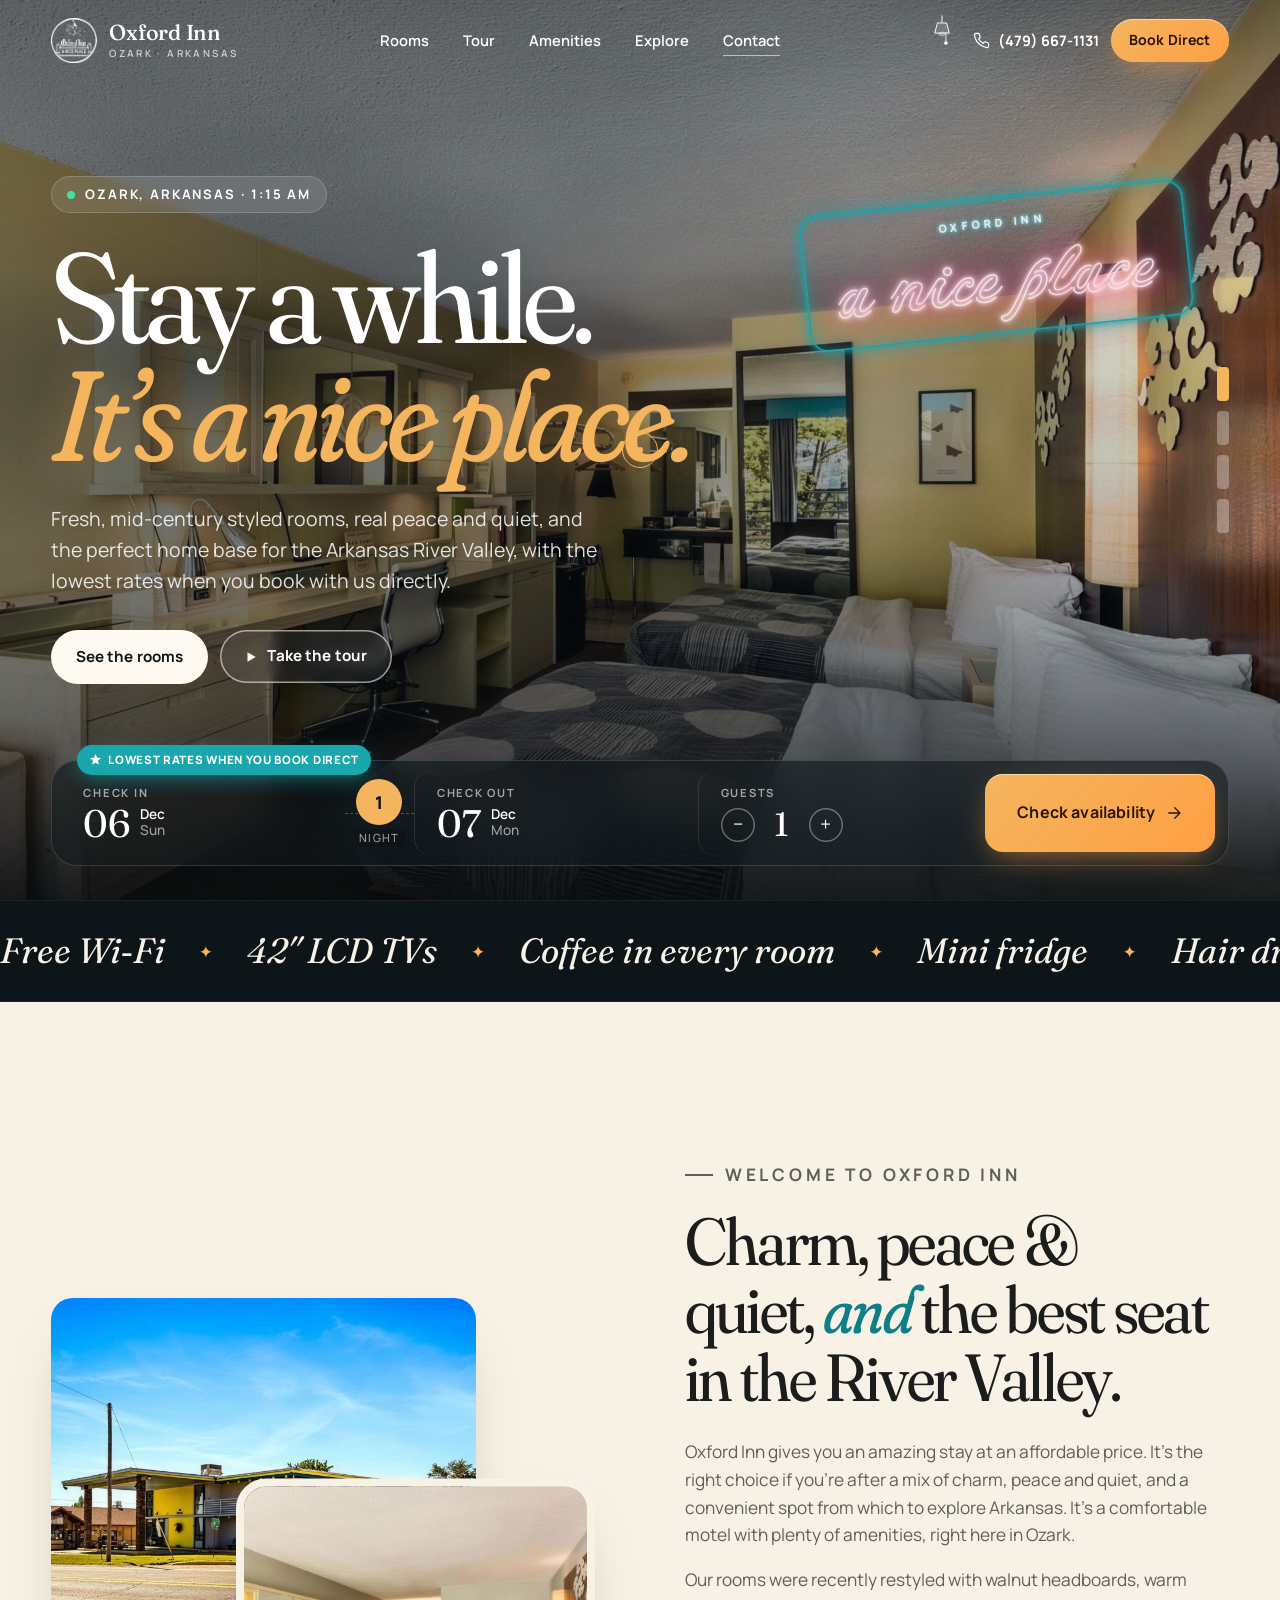
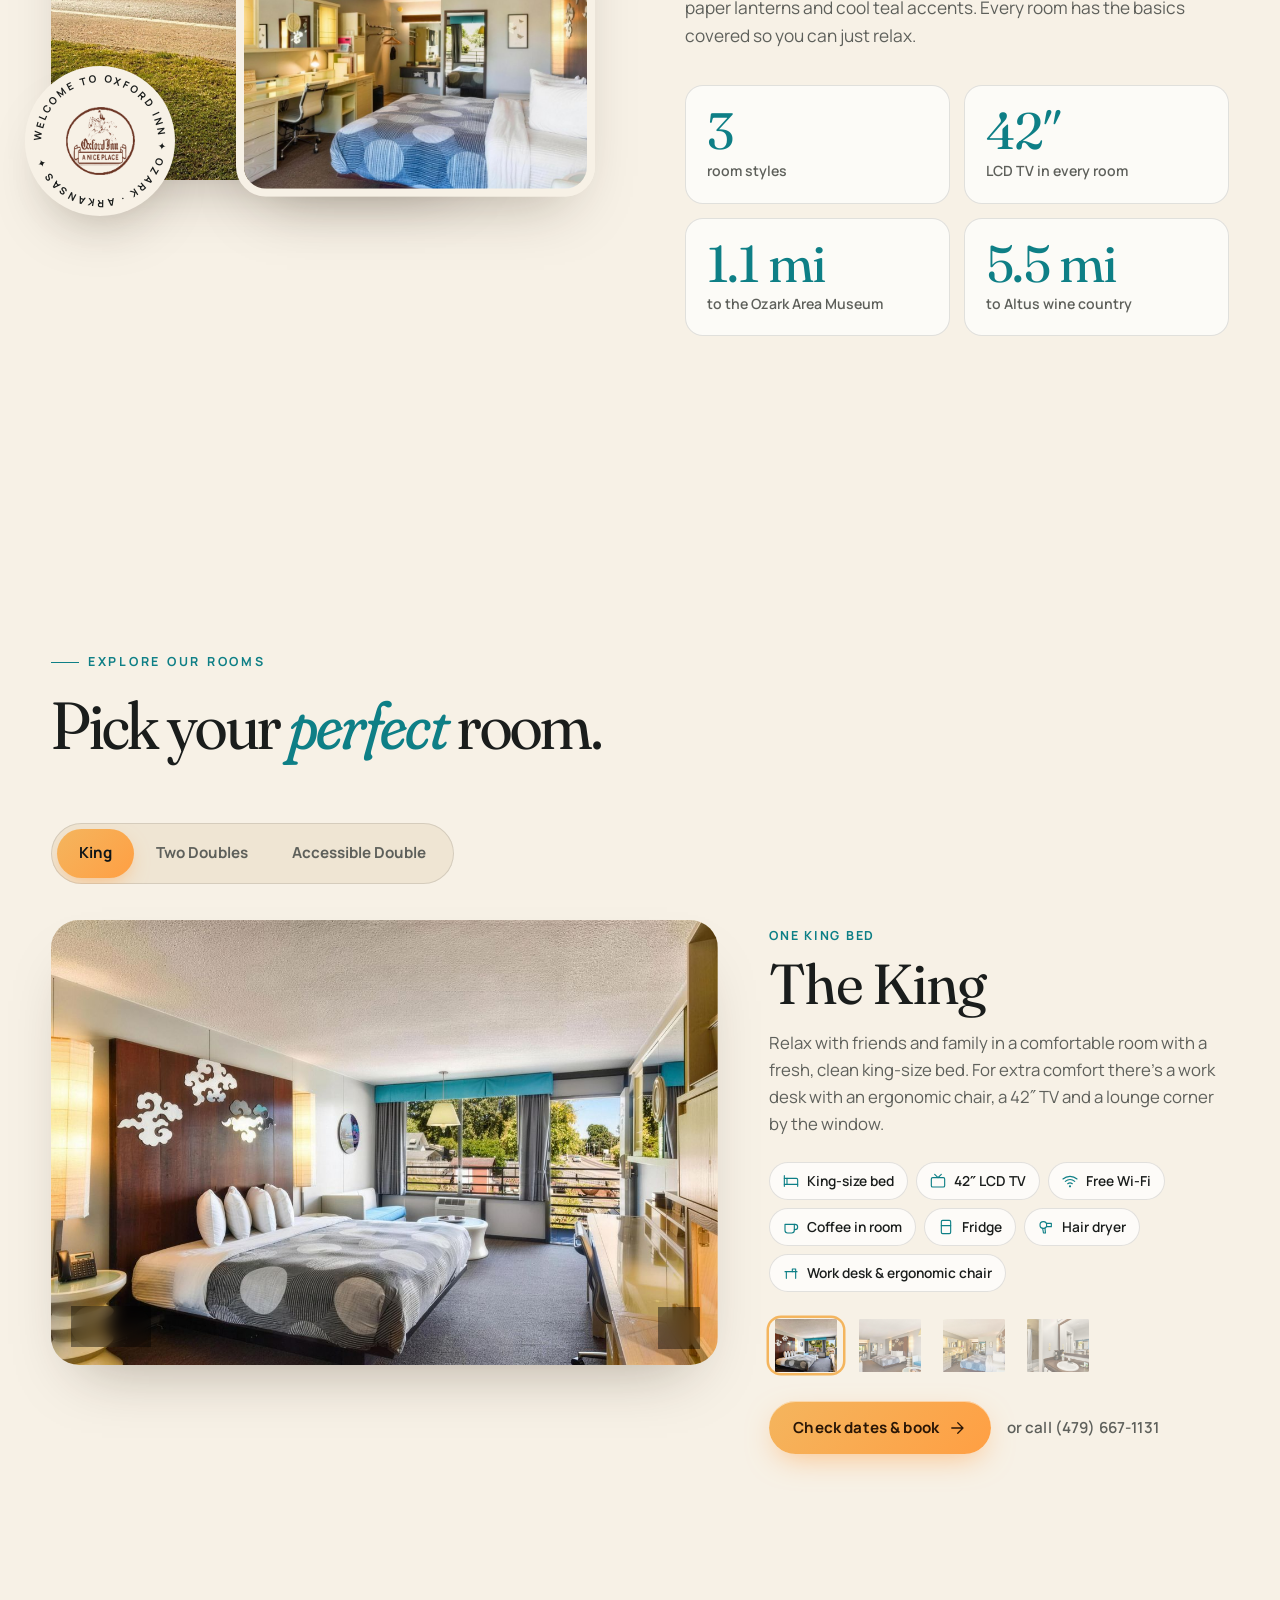
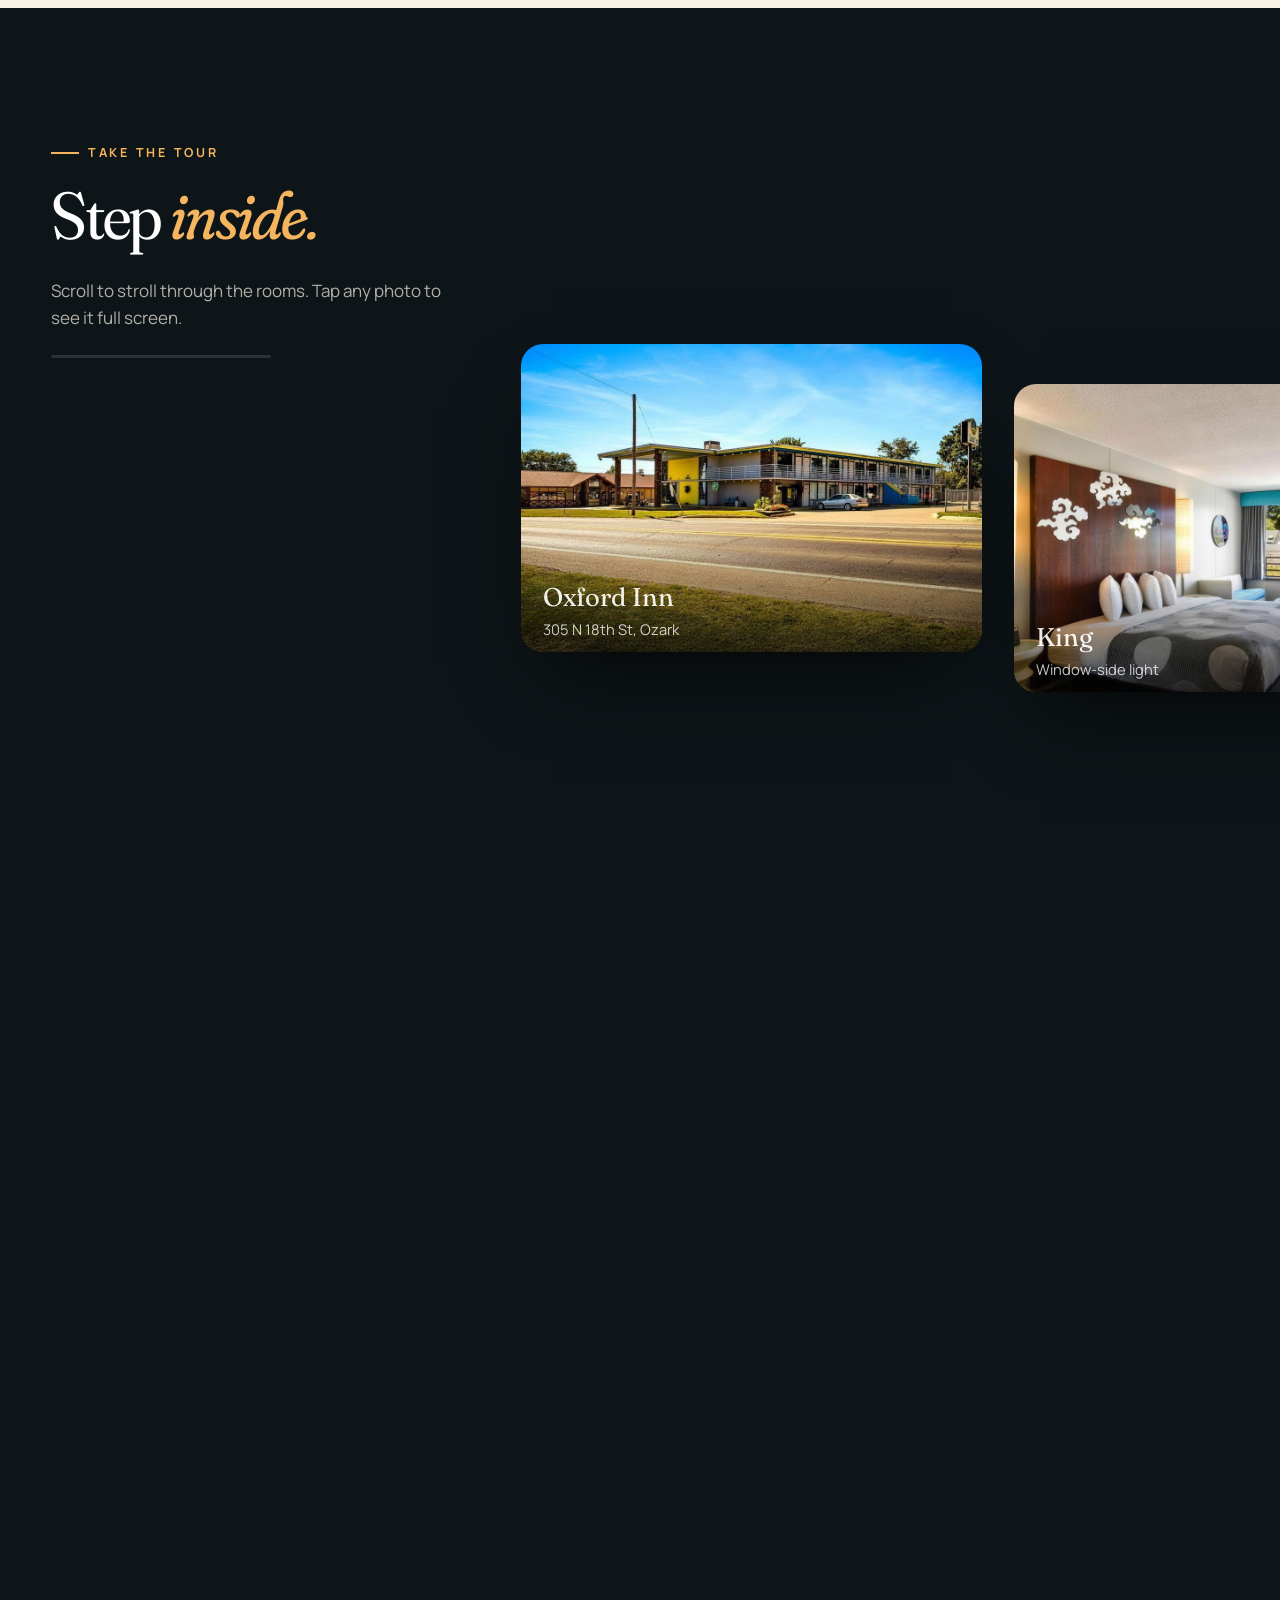
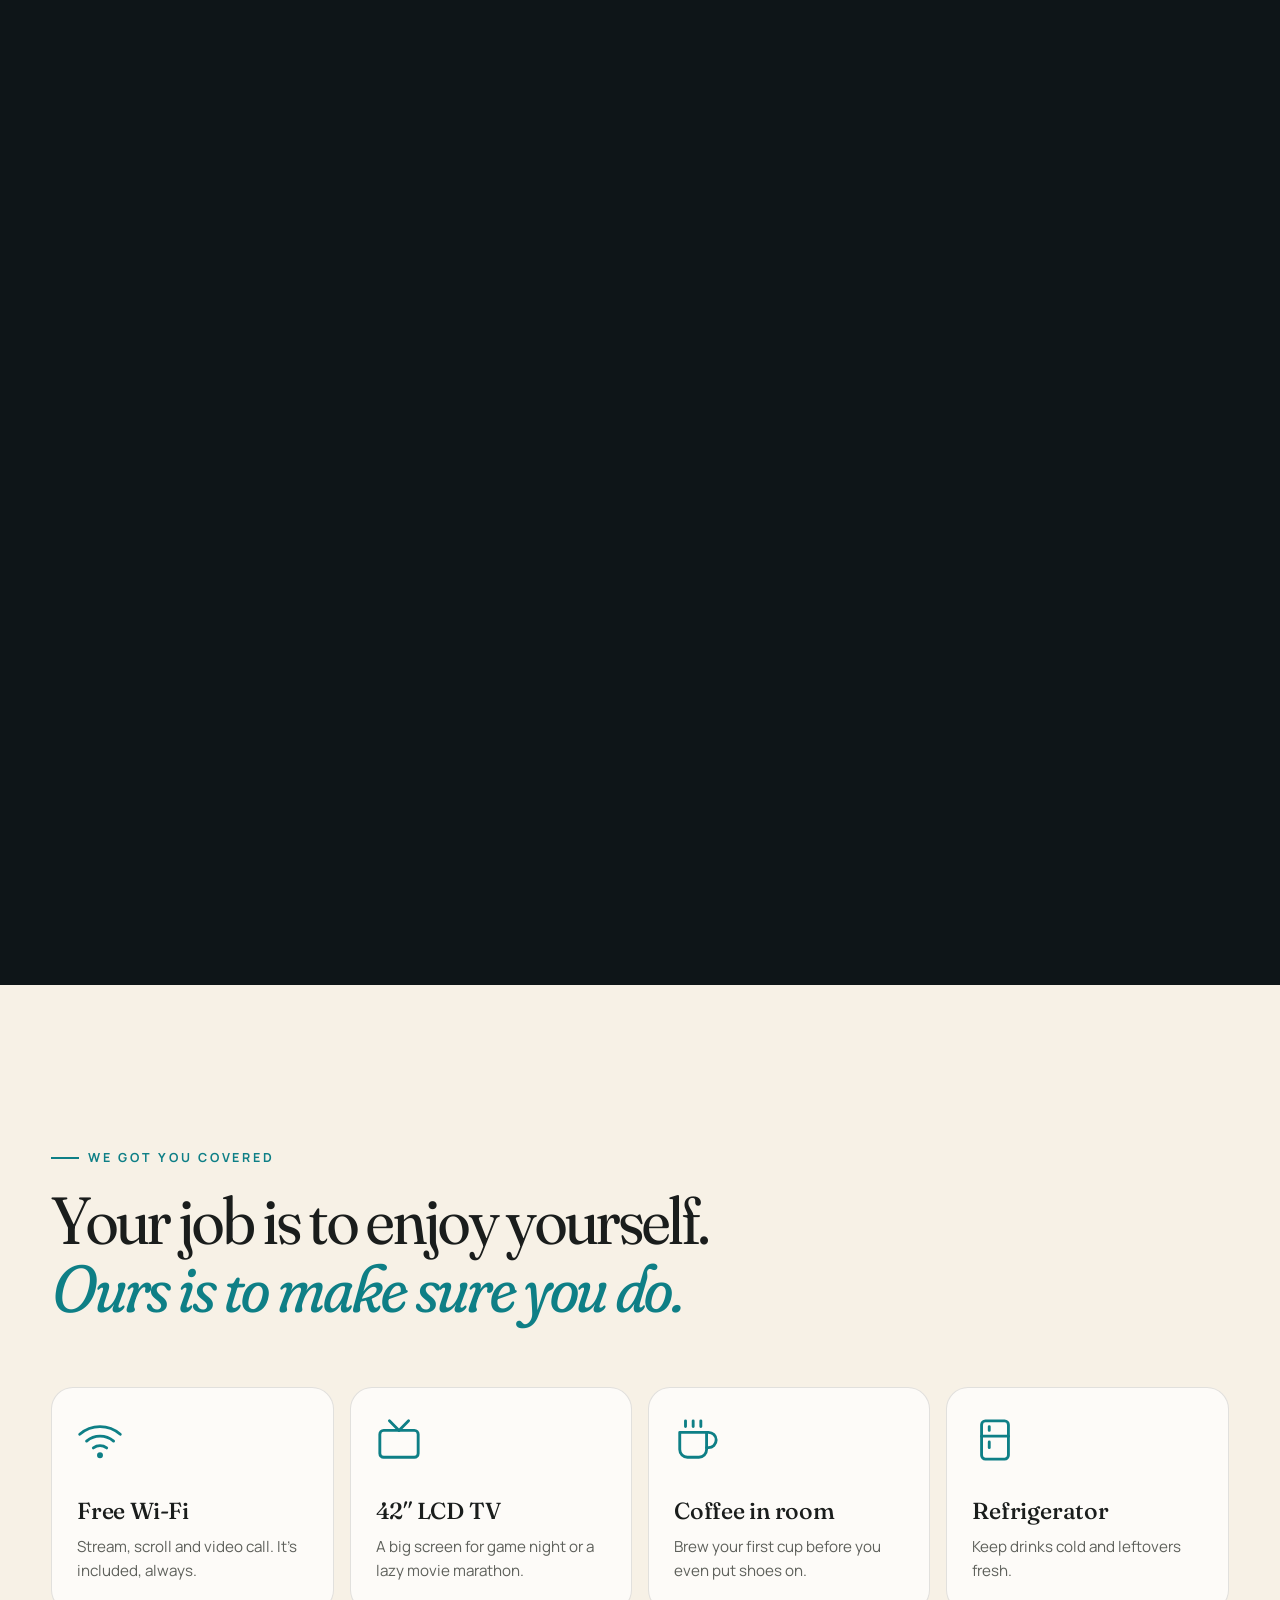
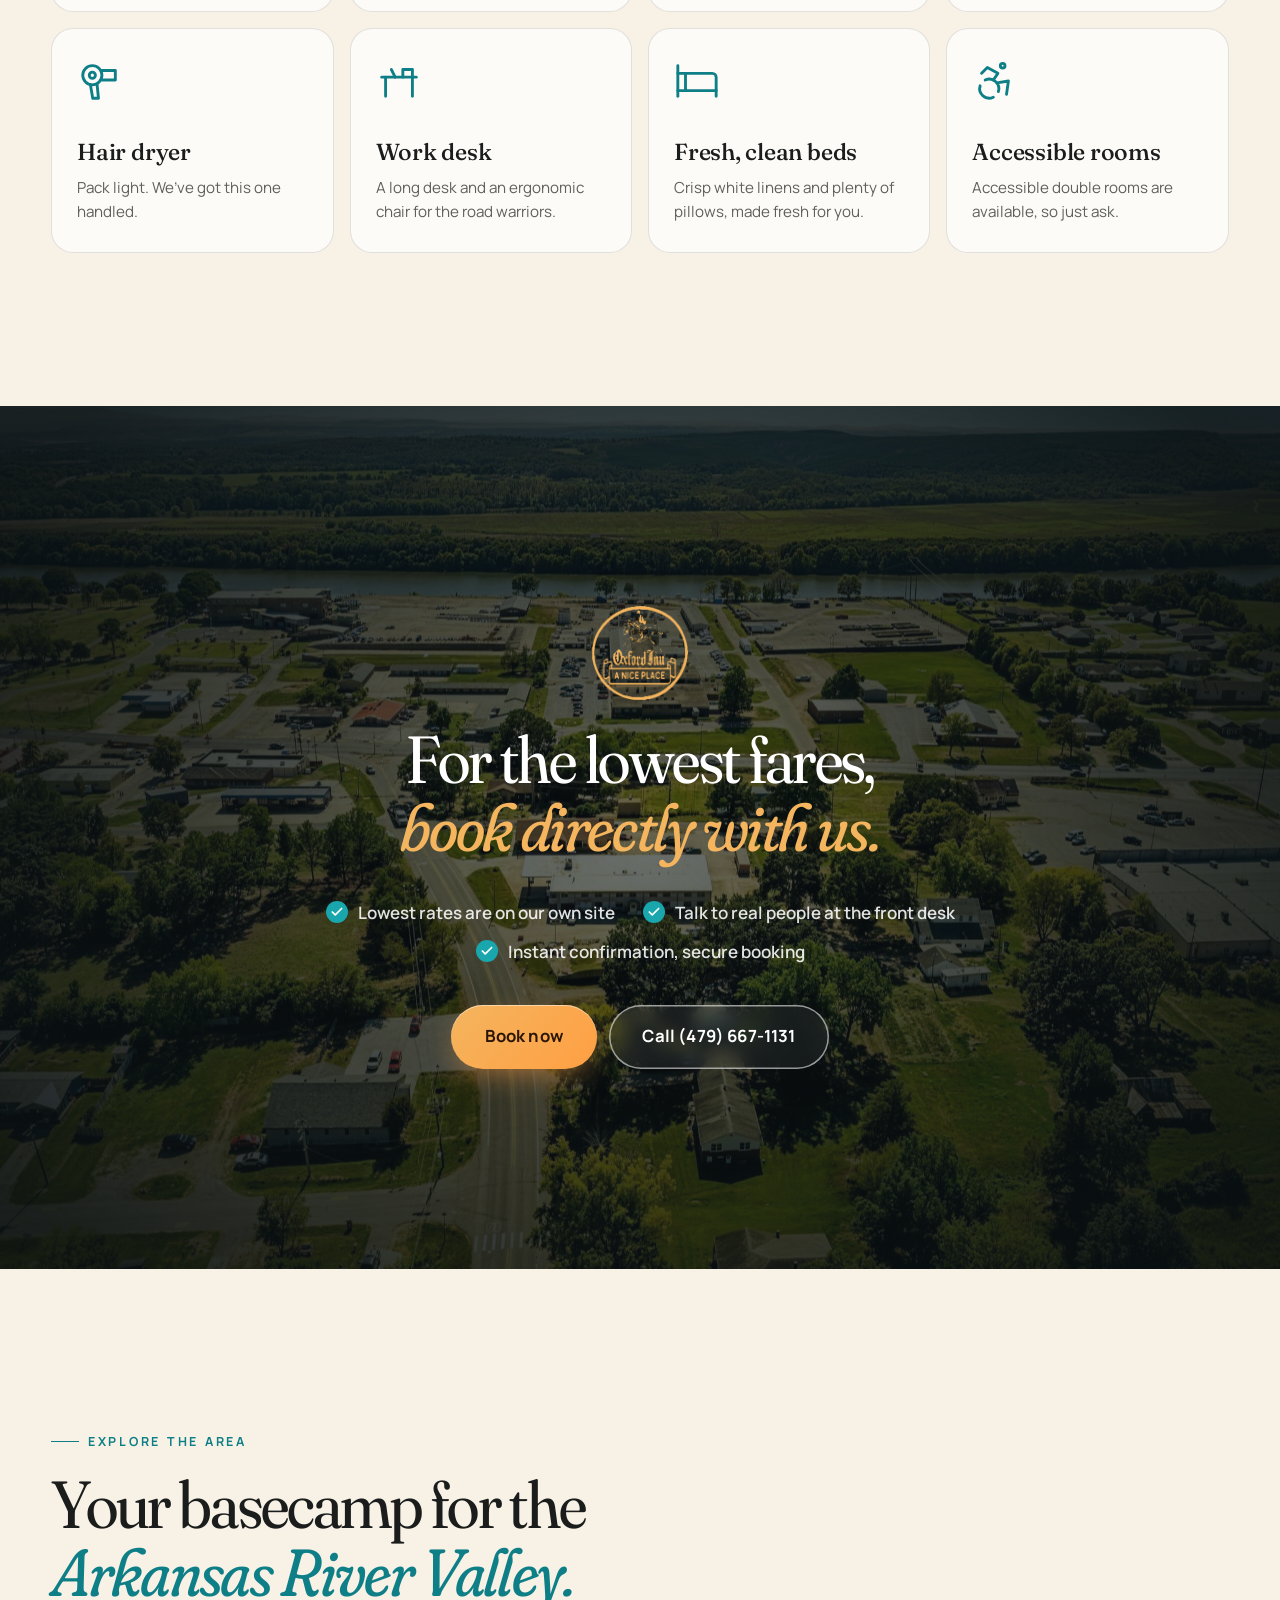
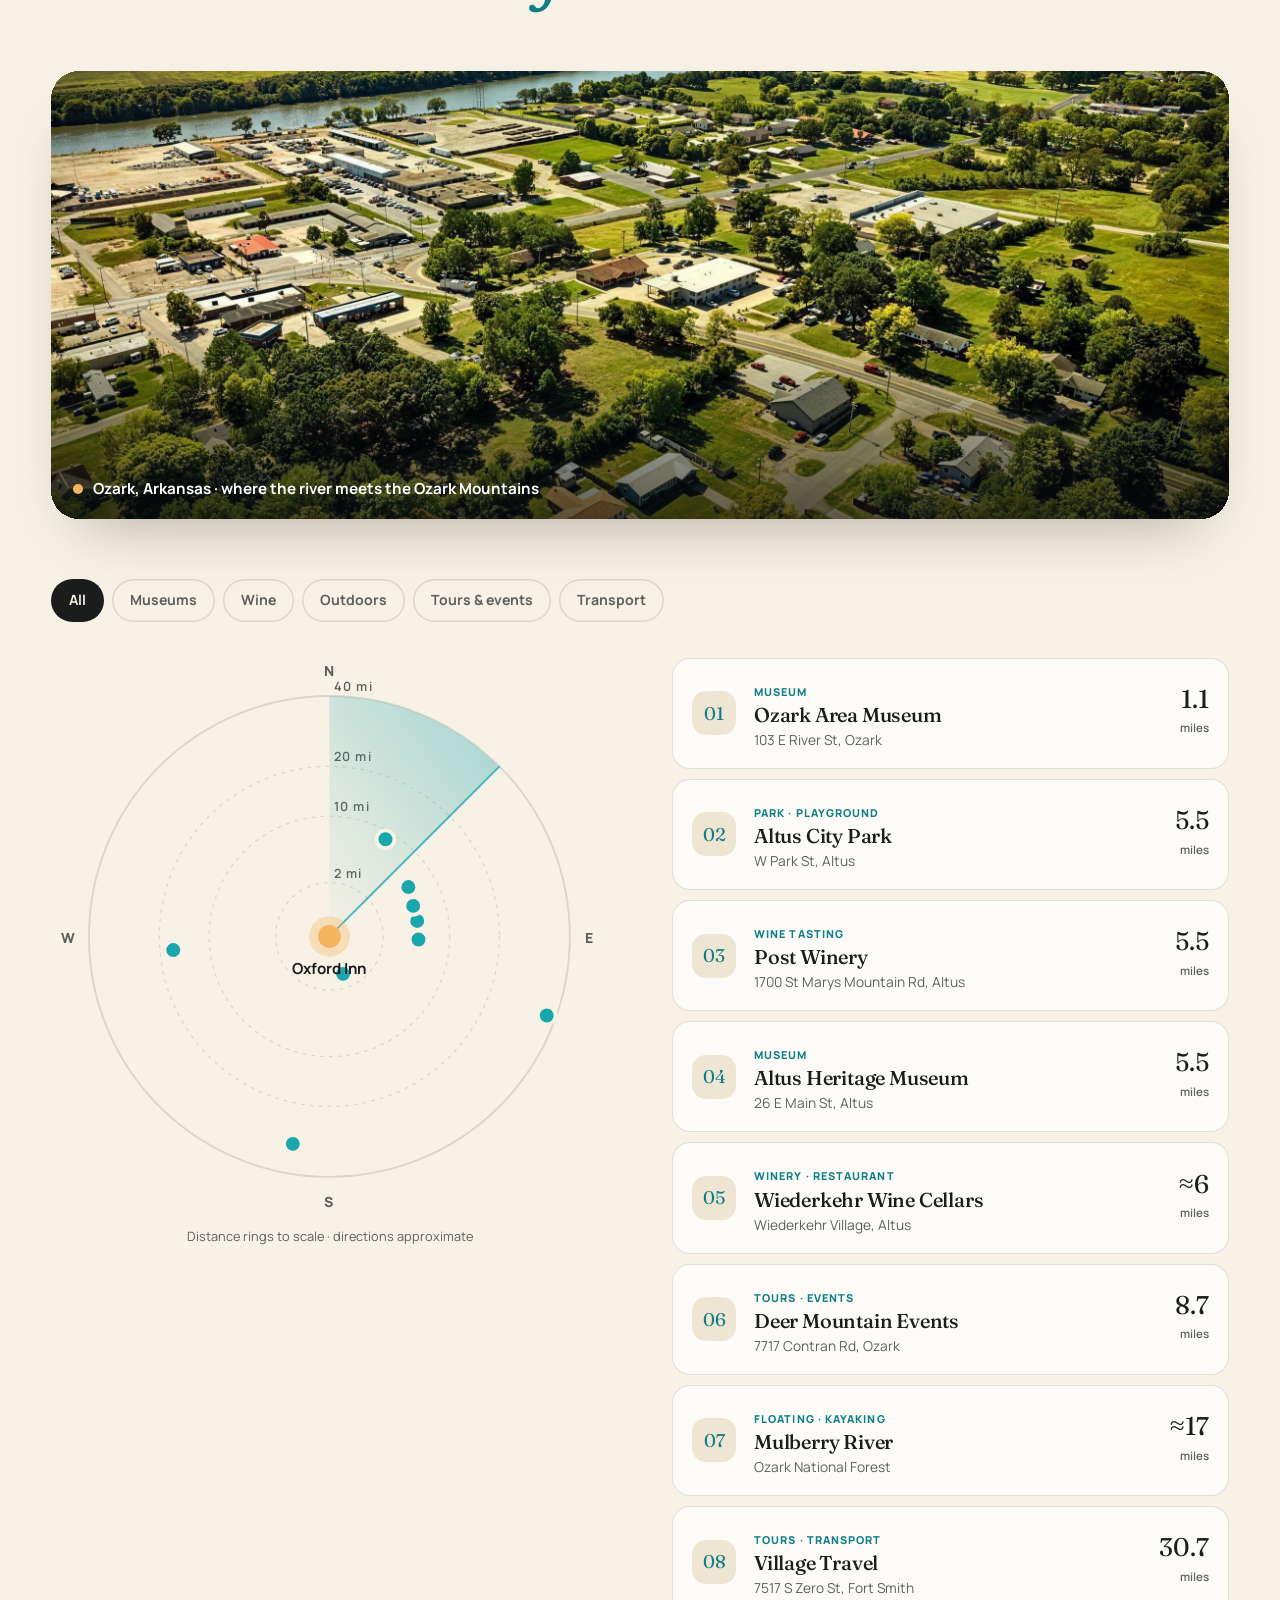
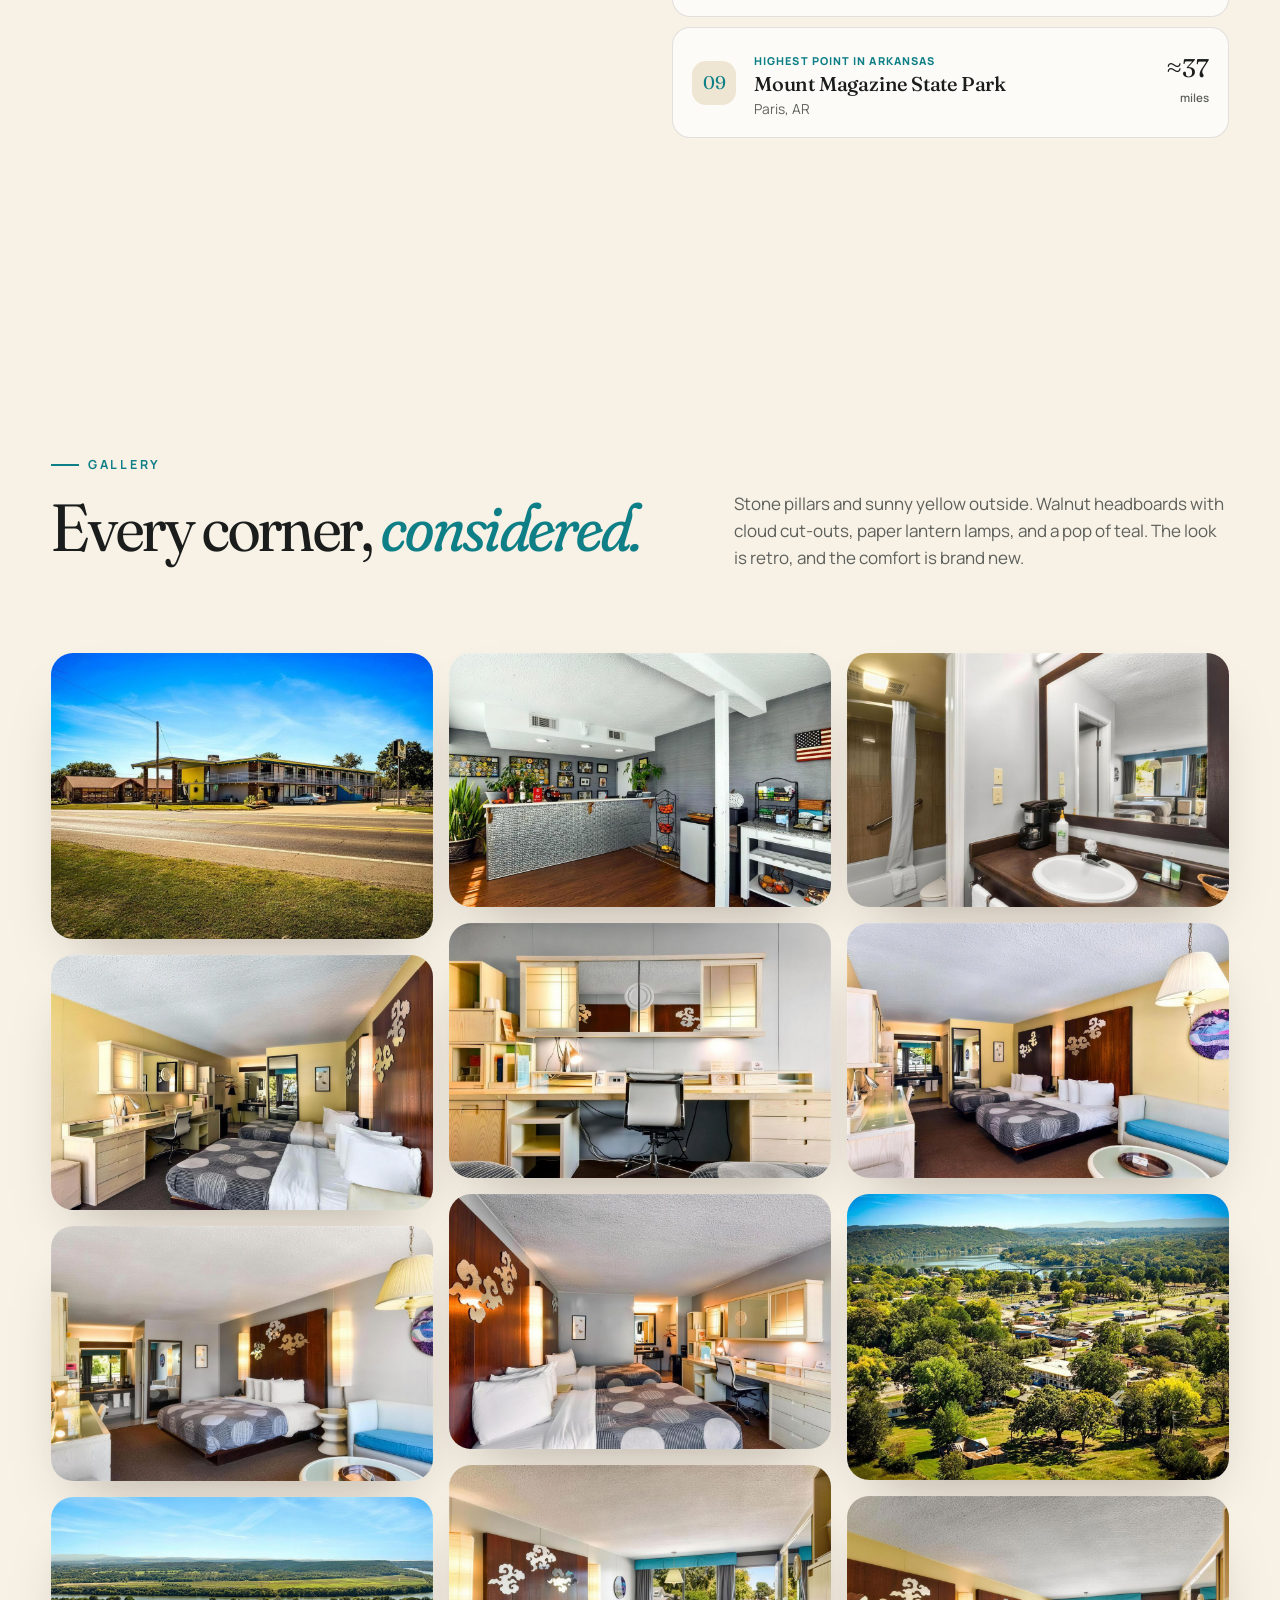
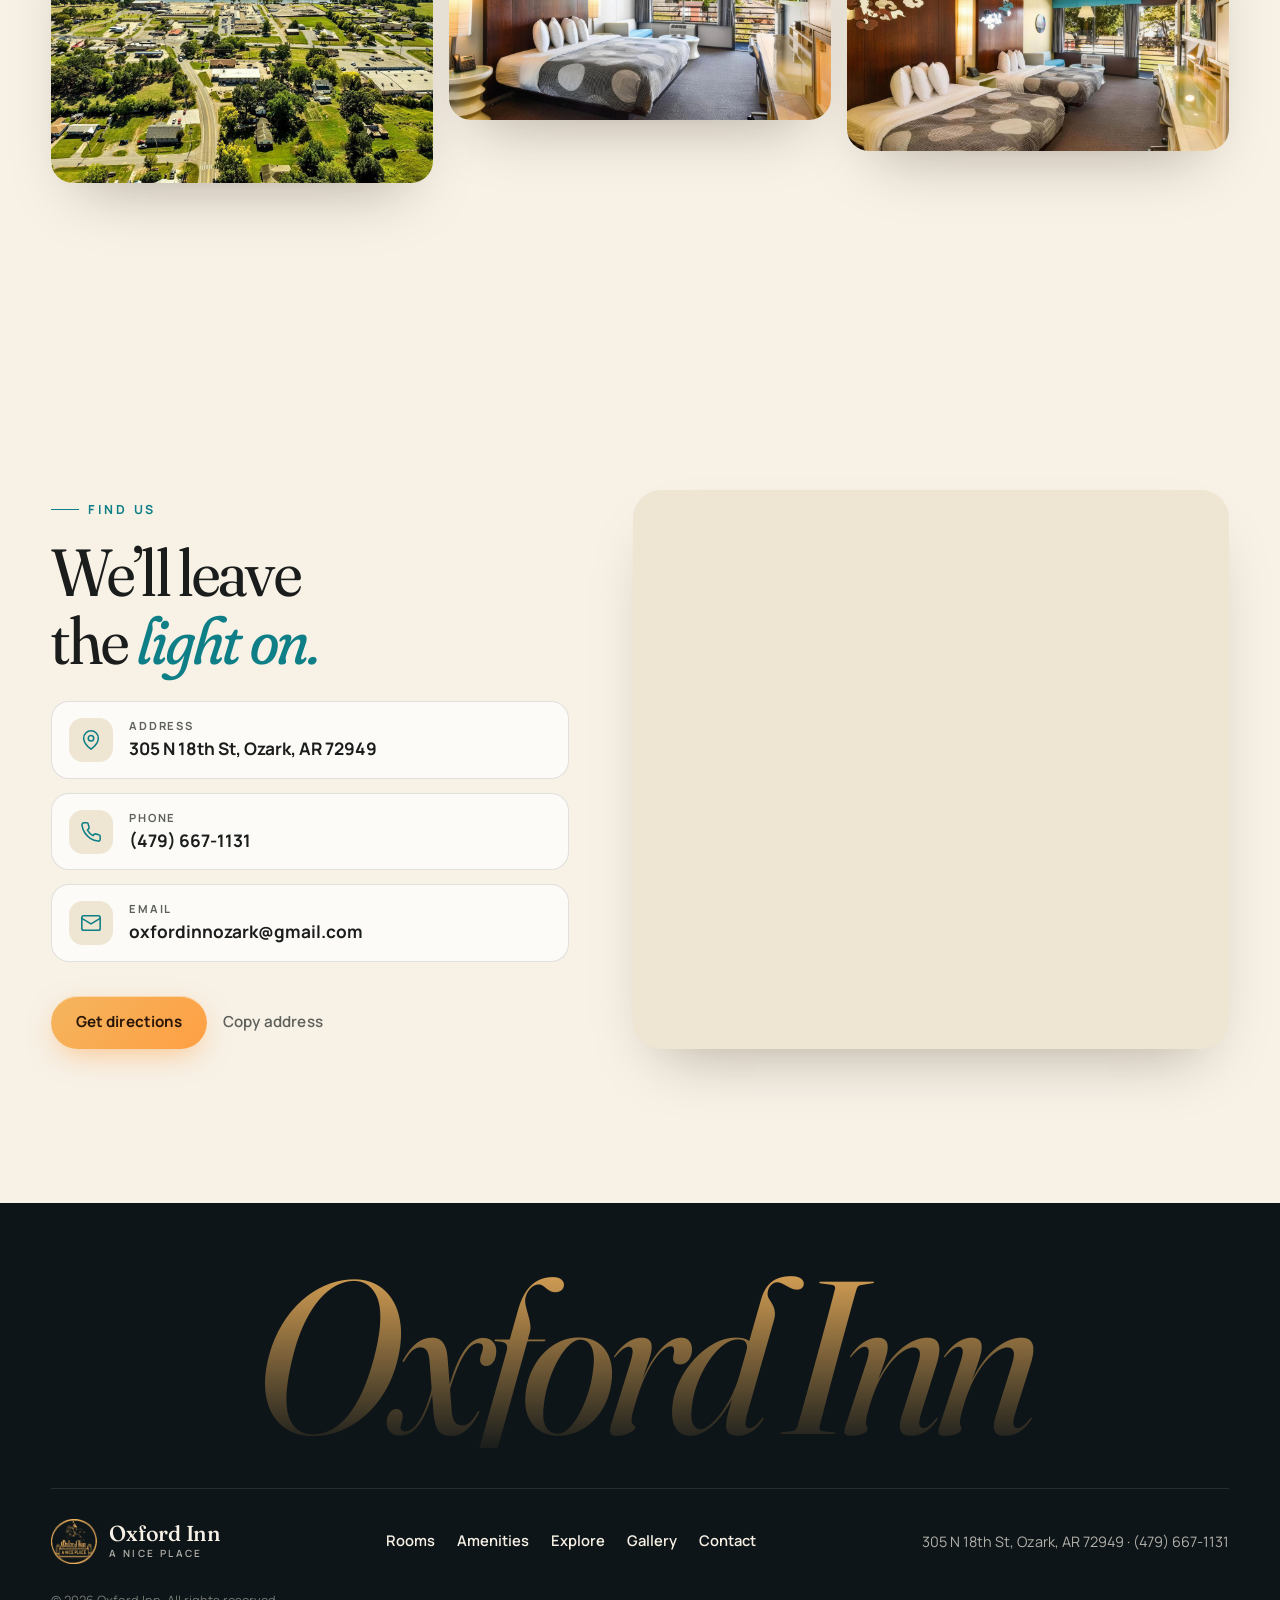
==== commit 55b098c2: "Fix mobile radar taps and booking zoom. Promote preview mobile fixes (radar chips/card hit targets, " ====
--- a/index.html
+++ b/index.html
@@ -362,7 +362,10 @@
           <text y="30">Oxford Inn</text>
         </g>
       </svg>
-      <p class="radar__note">Distance rings to scale · directions approximate</p>
+      <p class="radar__note"><span class="radar__note--lg">Distance rings to scale · directions approximate</span><span class="radar__note--sm">Distance rings to scale · pins spaced for easy tapping</span></p>
+      <!-- phones: tap-friendly place picker + detail card that stay right under the radar -->
+      <div class="rchips" id="radarChips" role="tablist" aria-label="Nearby places"></div>
+      <div class="rcard" id="radarCard" aria-live="polite"></div>
     </div>
     <ol class="places" id="places"></ol>
   </div>
--- a/styles.css
+++ b/styles.css
@@ -275,13 +275,16 @@
 .booking__date i { font-style: normal; } .booking__date i + i { color: rgba(255,255,255,.6); font-weight: 500; }
 .booking__date.bump b { animation: bump .5s var(--ease); }
 @keyframes bump { 40% { transform: translateY(-6px) scale(1.08); color: var(--amber); } }
-.booking__field input[type="date"] { position: absolute; inset: 0; opacity: 0; width: 100%; height: 100%; cursor: pointer; border: 0; }
+.booking__field input[type="date"] { position: absolute; inset: 0; opacity: 0; width: 100%; height: 100%; cursor: pointer; border: 0;
+  /* iOS Safari zooms any focused <input>/<select> under 16px — keep these at least 16px even when visually hidden */
+  font-size: 16px; touch-action: manipulation; }
 .booking__field input[type="date"]::-webkit-calendar-picker-indicator { position: absolute; inset: 0; width: 100%; height: 100%; cursor: pointer; }
 .booking__nights { display: grid; place-content: center; text-align: center; padding: 0 8px; position: relative; }
 .booking__nights::before { content: ""; position: absolute; left: 0; right: 0; top: 50%; border-top: 1.5px dashed rgba(255,255,255,.25); z-index: -1; }
 .booking__nights span { display: grid; place-items: center; width: 46px; height: 46px; border-radius: 50%; background: var(--amber); color: var(--ink); font-weight: 800; font-size: 1.1rem; margin: 0 auto; }
 .booking__nights small { font-size: .7rem; text-transform: uppercase; letter-spacing: .12em; color: rgba(255,255,255,.7); margin-top: 4px; background: rgba(14,21,24,.9); padding: 0 6px; border-radius: 6px; }
 .stepper { display: flex; align-items: center; gap: 14px; margin-top: 6px; }
+.booking__field, .booking__go, .stepper button { touch-action: manipulation; -webkit-tap-highlight-color: transparent; }
 .stepper button { width: 34px; height: 34px; border-radius: 50%; box-shadow: inset 0 0 0 1.5px rgba(255,255,255,.35); font-size: 1.2rem; line-height: 1; transition: background .2s, transform .2s; }
 .stepper button:hover { background: rgba(255,255,255,.15); }
 .stepper button:active { transform: scale(.9); }
@@ -432,32 +435,68 @@
 .radar__rings circle:last-of-type { stroke-dasharray: none; stroke-width: 1.5; }
 .radar__rings text { fill: var(--fg-muted); stroke: none; font: 600 10px var(--f-body); letter-spacing: .08em; }
 .radar__compass text { fill: var(--fg-muted); stroke: none; font: 800 11px var(--f-body); text-anchor: middle; letter-spacing: .1em; }
-.radar__sweep { transform-origin: 0 0; animation: spin 7s linear infinite; }
+.radar__sweep { transform-origin: 0 0; animation: spin 7s linear infinite; pointer-events: none; }
 .radar__sweep path { stroke: none; }
 .radar__sweep line { stroke: var(--teal); stroke-width: 1.5; opacity: .8; }
+.radar__home { pointer-events: none; }
 .radar__home circle { fill: var(--amber); stroke: none; }
 .radar__home .radar__pulse { fill: var(--amber); opacity: .35; transform-origin: 0 0; animation: pulse 2.2s var(--ease-out) infinite; }
 .radar__home text { fill: var(--fg); stroke: none; font: 700 12px var(--f-body); text-anchor: middle; }
 @keyframes pulse { from { transform: scale(.6); opacity: .6; } to { transform: scale(2.6); opacity: 0; } }
-.pin { cursor: pointer; transition: opacity .4s; }
-.pin circle { fill: var(--teal); stroke: var(--bg); stroke-width: 3; transition: r .3s var(--ease), fill .3s; }
+.pin { cursor: pointer; transition: opacity .4s; -webkit-tap-highlight-color: transparent; outline: none; }
+.pin circle { fill: var(--teal); stroke: var(--bg); stroke-width: 3; transition: r .3s var(--ease), fill .3s; pointer-events: none; }
+.pin .pin__hit { fill: transparent; stroke: none; transition: none; pointer-events: all; } /* the only tap/hover target */
+.pin.is-dim .pin__hit { pointer-events: none; }
 .pin text { fill: var(--fg); stroke: var(--bg); stroke-width: 4; paint-order: stroke; font: 700 11px var(--f-body); opacity: 0; transition: opacity .3s; pointer-events: none; }
-.pin line { stroke: var(--teal); stroke-width: 1; stroke-dasharray: 2 3; opacity: 0; transition: opacity .3s; }
-.pin.is-hot circle { fill: var(--amber); r: 11; }
+.pin line { stroke: var(--teal); stroke-width: 1; stroke-dasharray: 2 3; opacity: 0; transition: opacity .3s; pointer-events: none; }
+.pin.is-hot circle:not(.pin__hit) { fill: var(--amber); r: 11; }
 .pin.is-hot text, .pin.is-hot line { opacity: 1; }
 .pin.is-dim { opacity: .18; }
 .pin .ring { fill: none; stroke: var(--amber); stroke-width: 2; opacity: 0; }
 .pin.is-hot .ring { animation: ringPulse 1.4s var(--ease-out) infinite; }
 @keyframes ringPulse { from { r: 10; opacity: .9; } to { r: 26; opacity: 0; } }
+@keyframes ringPulseLg { from { r: 14; opacity: .9; } to { r: 32; opacity: 0; } }
 .radar__note { text-align: center; color: var(--fg-muted); font-size: .8rem; margin-top: 4px; }
+.radar__note--sm { display: none; }
+
+/* phones: chip row + detail card under the radar (hidden on desktop) */
+.rchips, .rcard { display: none; }
+.rchips { position: relative; gap: 8px; overflow-x: auto; scroll-snap-type: x proximity; scrollbar-width: none; -webkit-overflow-scrolling: touch;
+  margin: 14px calc(var(--gutter) * -1) 12px; padding: 4px var(--gutter); scroll-padding-inline: var(--gutter); }
+.rchips::-webkit-scrollbar { display: none; }
+.rchip { flex: none; scroll-snap-align: start; display: inline-flex; align-items: center; gap: 8px; min-height: 44px; padding: 0 16px 0 6px; border-radius: 999px;
+  font-weight: 700; font-size: .88rem; white-space: nowrap; color: var(--fg); background: var(--card); box-shadow: inset 0 0 0 1.5px var(--line);
+  -webkit-tap-highlight-color: transparent; touch-action: manipulation; transition: background .25s, color .25s, box-shadow .25s; }
+.rchip b { width: 32px; height: 32px; border-radius: 50%; display: grid; place-items: center; background: var(--bg-3); color: var(--accent); font-family: var(--f-display); font-weight: 500; font-size: .9rem; transition: background .25s, color .25s; }
+.rchip.is-on { background: var(--fg); color: var(--bg); box-shadow: none; }
+.rchip.is-on b { background: var(--amber); color: var(--ink); }
+.rchip.is-hidden { display: none; }
+.rcard { grid-template-columns: 1fr; text-align: left; border-radius: 18px; background: var(--card); box-shadow: inset 0 0 0 1.5px var(--amber), var(--shadow); }
+.rcard__panel { grid-area: 1 / 1; display: grid; grid-template-columns: auto 1fr auto; column-gap: 14px; align-items: center; padding: 14px 14px 14px 16px;
+  visibility: hidden; opacity: 0; transition: opacity .25s, visibility 0s .25s; }
+.rcard__panel.is-on { visibility: visible; opacity: 1; transition: opacity .25s; }
+.rcard__num { width: 44px; height: 44px; border-radius: 14px; display: grid; place-items: center; background: var(--amber); color: var(--ink); font-family: var(--f-display); font-size: 1.15rem; }
+.rcard__panel--prompt .rcard__num { background: var(--bg-3); color: var(--accent); }
+.rcard__panel--prompt .rcard__body { grid-column: 2 / -1; }
+.rcard__body { min-width: 0; }
+.rcard h3 { margin: 0; font-family: var(--f-display); font-weight: 500; font-size: 1.18rem; letter-spacing: -.01em; line-height: 1.2; }
+.rcard p { margin: 2px 0 0; color: var(--fg-muted); font-size: .84rem; line-height: 1.35; }
+.rcard__mi { color: var(--fg); }
+.rcard__go { display: flex; flex-direction: column; align-items: center; gap: 4px; min-width: 64px; padding: 2px 0; font-size: .68rem; font-weight: 800; letter-spacing: .04em; color: var(--accent); touch-action: manipulation; -webkit-tap-highlight-color: transparent; }
+.rcard__goic { width: 48px; height: 48px; border-radius: 50%; display: grid; place-items: center; background: var(--teal-2); color: #fff; box-shadow: 0 10px 20px -10px rgba(14,127,134,.8); }
+.rcard__goic svg { width: 20px; height: 20px; fill: none; stroke: currentColor; stroke-width: 2.2; stroke-linejoin: round; }
+:root[data-theme="dark"] .rcard__goic { background: var(--amber); color: var(--ink); }
+@media (prefers-color-scheme: dark) { :root:not([data-theme="light"]) .rcard__goic { background: var(--amber); color: var(--ink); } }
 
 .places { list-style: none; margin: 0; padding: 0; display: flex; flex-direction: column; gap: 10px; counter-reset: p; }
 .place { position: relative; display: grid; grid-template-columns: auto 1fr auto; gap: 18px; align-items: center; padding: 18px 20px; border-radius: 18px; background: var(--card); box-shadow: inset 0 0 0 1px var(--line);
   transition: transform .45s var(--ease), box-shadow .4s, opacity .4s, background .4s; cursor: pointer; }
 .place.is-hidden { display: none; }
-.place:hover, .place.is-hot { transform: translateX(8px); box-shadow: inset 0 0 0 1.5px var(--amber), var(--shadow); }
+.place.is-hot { transform: translateX(8px); box-shadow: inset 0 0 0 1.5px var(--amber), var(--shadow); }
+@media (hover: hover) { .place:hover { transform: translateX(8px); box-shadow: inset 0 0 0 1.5px var(--amber), var(--shadow); } }
 .place__num { width: 44px; height: 44px; border-radius: 14px; display: grid; place-items: center; background: var(--bg-3); font-family: var(--f-display); font-size: 1.15rem; color: var(--accent); transition: background .3s, color .3s; }
-.place.is-hot .place__num, .place:hover .place__num { background: var(--amber); color: var(--ink); }
+.place.is-hot .place__num { background: var(--amber); color: var(--ink); }
+@media (hover: hover) { .place:hover .place__num { background: var(--amber); color: var(--ink); } }
 .place h3 { margin: 0; font-family: var(--f-display); font-weight: 500; font-size: 1.25rem; letter-spacing: -.01em; line-height: 1.2; }
 .place p { margin: 2px 0 0; color: var(--fg-muted); font-size: .86rem; }
 .place__tag { display: inline-block; font-size: .68rem; font-weight: 800; letter-spacing: .1em; text-transform: uppercase; color: var(--accent); margin-bottom: 2px; }
@@ -554,7 +593,16 @@
   .welcome__media { max-width: 560px; width: 100%; margin: 0 auto; }
   .welcome__stamp { left: -6px; width: 120px; height: 120px; }
   .welcome__stamp .logo-mask { width: 54px; }
-  .radar { position: relative; top: 0; max-width: 480px; margin: 0 auto; width: 100%; }
+  .radar { position: relative; top: 0; max-width: 480px; margin: 0 auto; width: 100%; min-width: 0; }
+  /* radar on phones/tablets: tap a pin or chip -> card right below; the long list is replaced by chips + card */
+  .rchips { display: flex; }
+  .rcard { display: grid; }
+  .places { display: none; }
+  .radar__note--lg { display: none; }
+  .radar__note--sm { display: inline; }
+  .pin text { display: none; } /* name shows in the chip + card instead of colliding with other pins */
+  .pin.is-hot circle:not(.pin__hit) { r: 14; }
+  .pin.is-hot .ring { animation-name: ringPulseLg; }
   .hero__dots { display: none; }
   .neon { display: none; }
   .hero__content { padding-top: 120px; }
@@ -584,10 +632,12 @@
 @media (max-width: 640px) {
   .booking { grid-template-columns: 1fr auto 1fr; margin-inline: 12px; padding: 8px; border-radius: 22px; }
   .booking__field { padding: 12px 14px; }
+  .booking input, .booking select, .booking textarea { font-size: 16px !important; } /* no iOS focus-zoom */
   .booking__date b { font-size: 1.9rem; }
   .booking__field--guests { grid-column: 1 / -1; flex-direction: row; justify-content: space-between; align-items: center; }
   .booking__field--guests .stepper { margin: 0; }
-  .booking__go { grid-column: 1 / -1; padding: 1.05em; }
+  .stepper button { width: 44px; height: 44px; font-size: 1.35rem; } /* ≥44px tap target, no double-tap zoom */
+  .booking__go { grid-column: 1 / -1; padding: 1.05em; font-size: 1rem; }
   .booking__badge { left: 18px; }
   .hero__title { font-size: clamp(2.9rem, 14vw, 4.2rem); }
   .amenity-grid { grid-template-columns: 1fr 1fr; gap: 10px; }
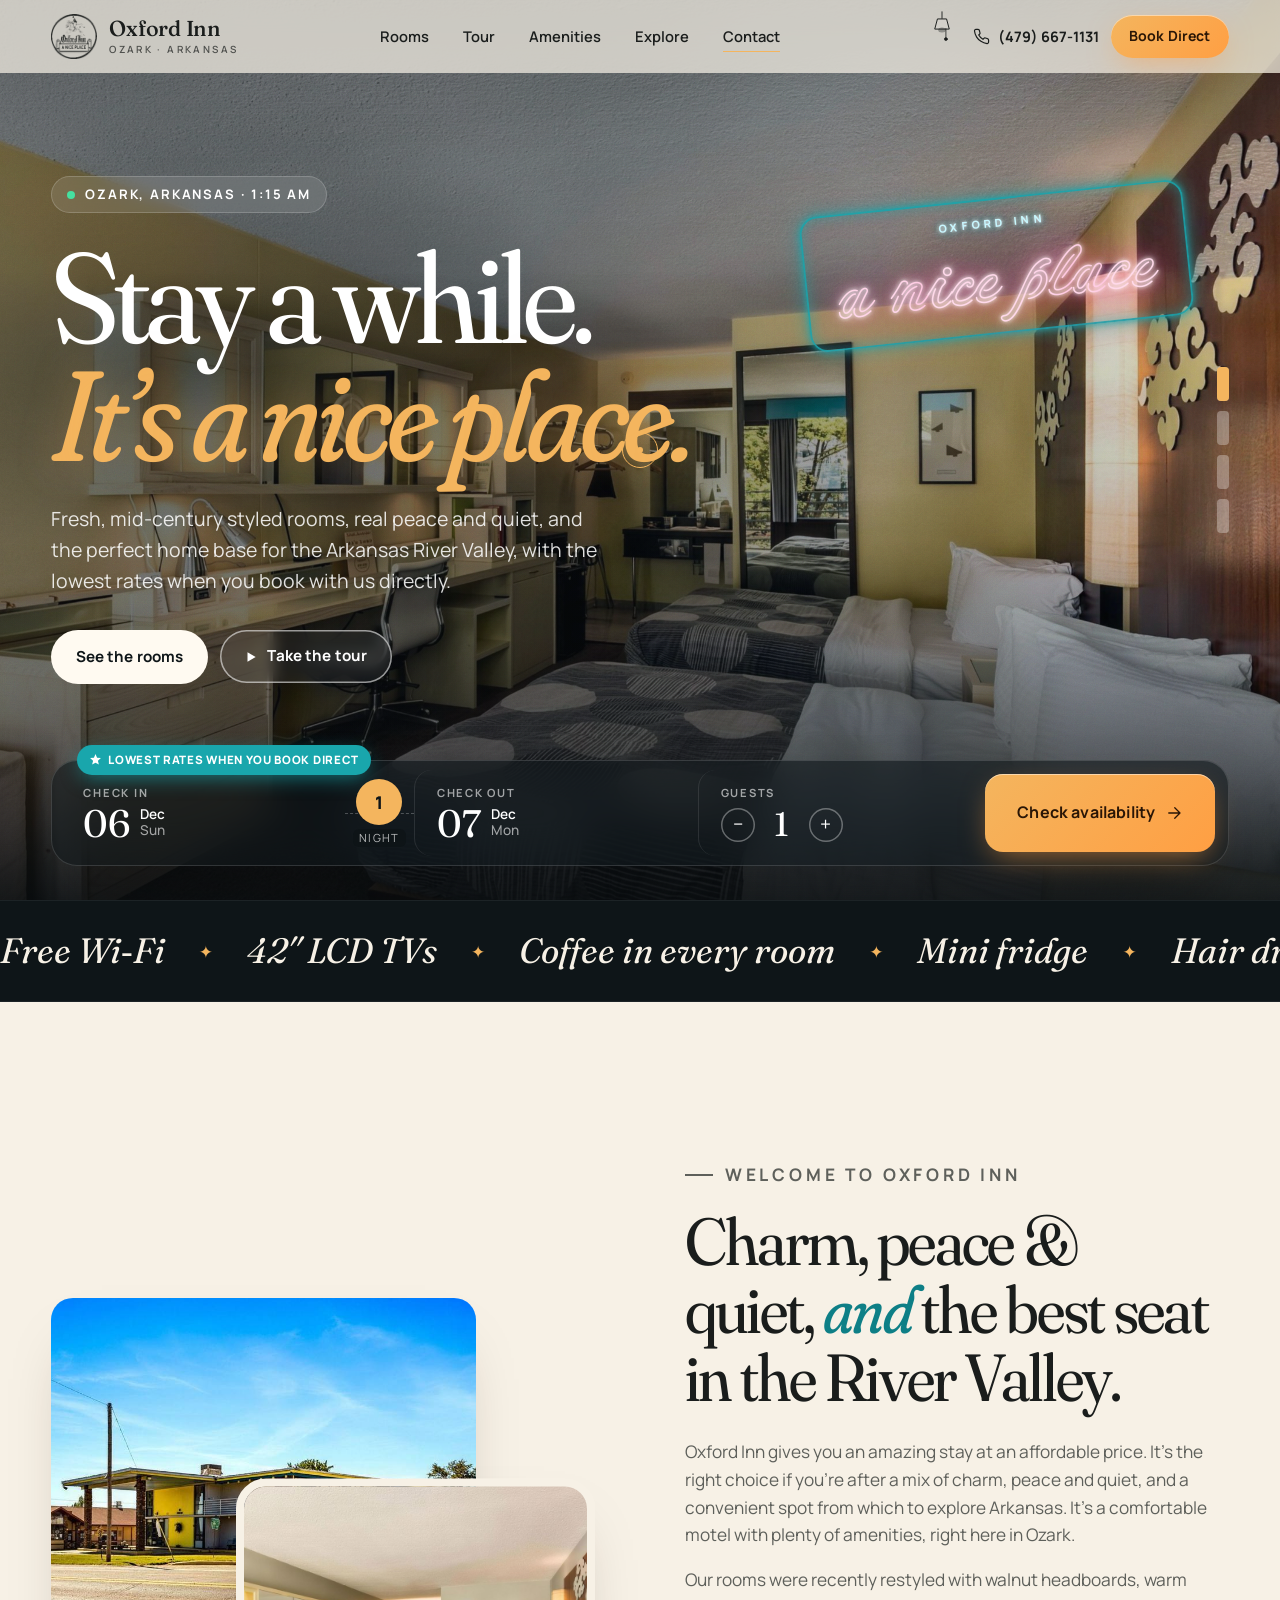
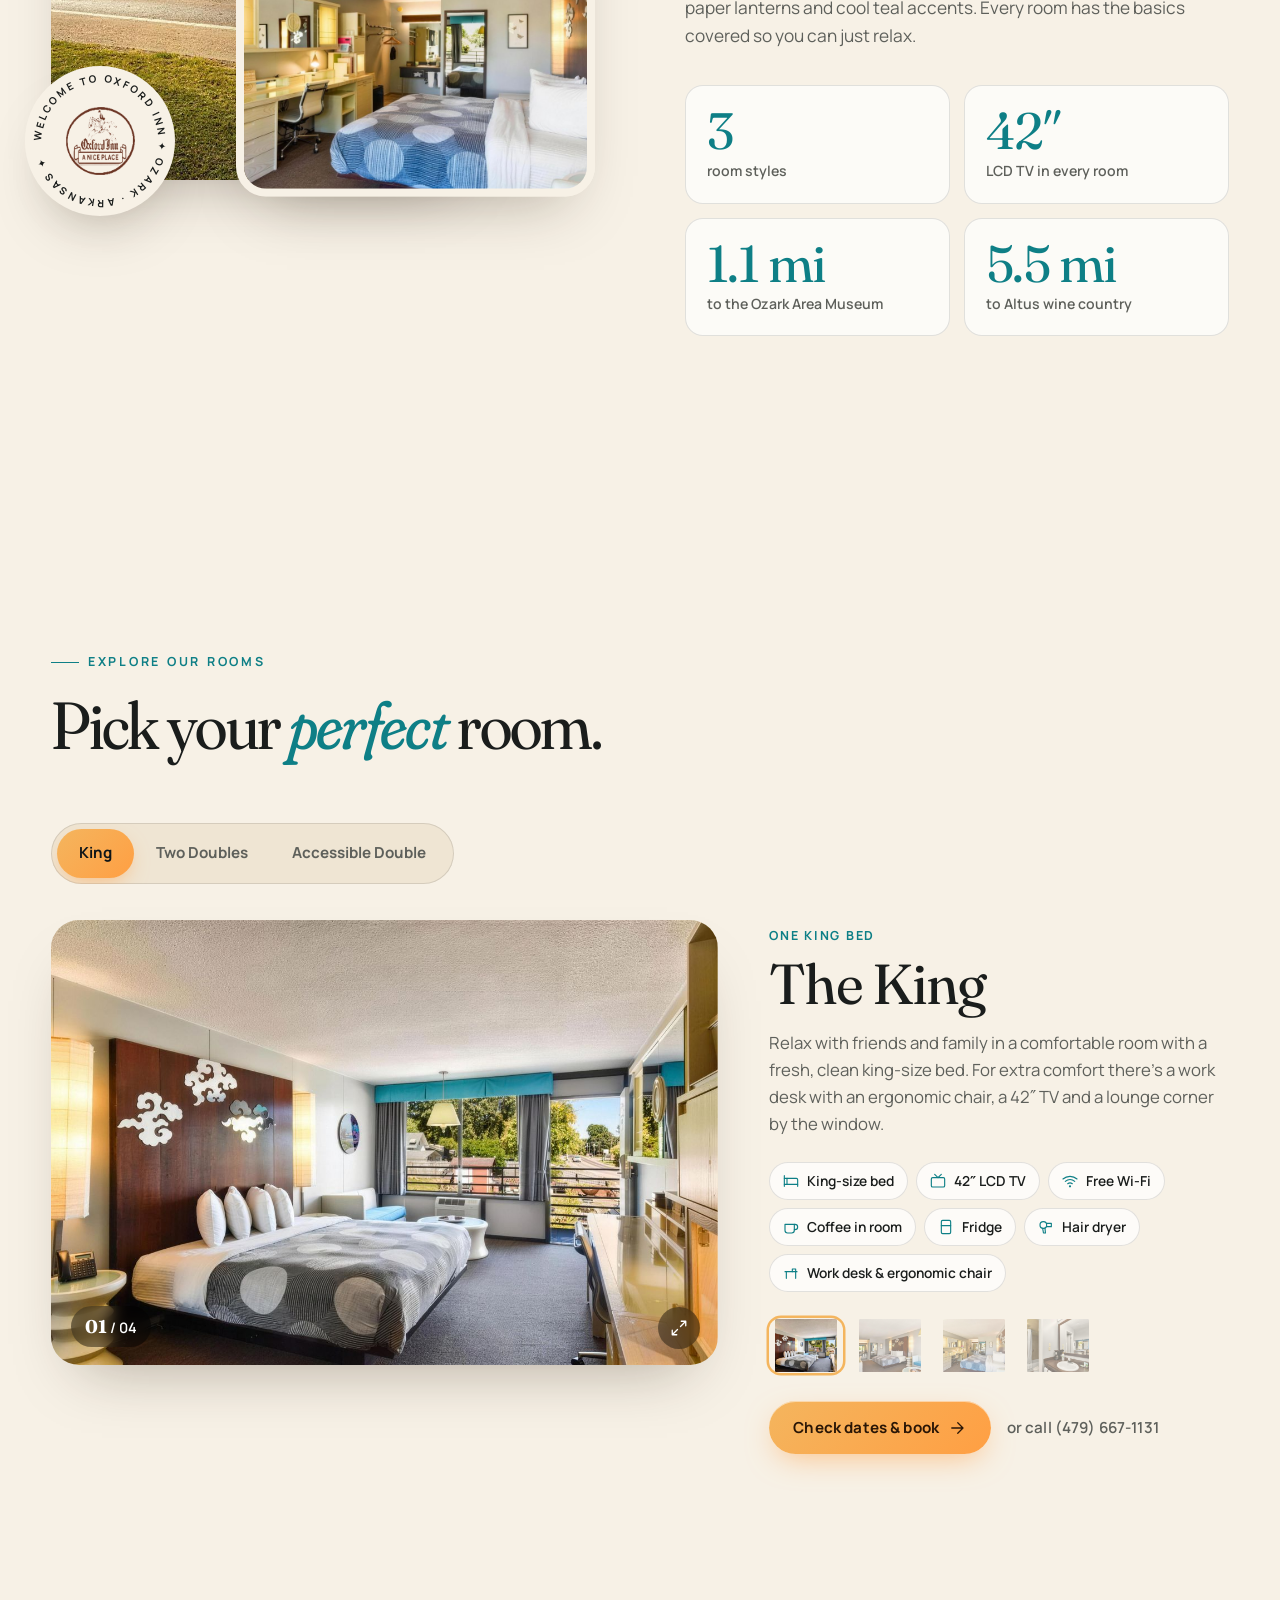
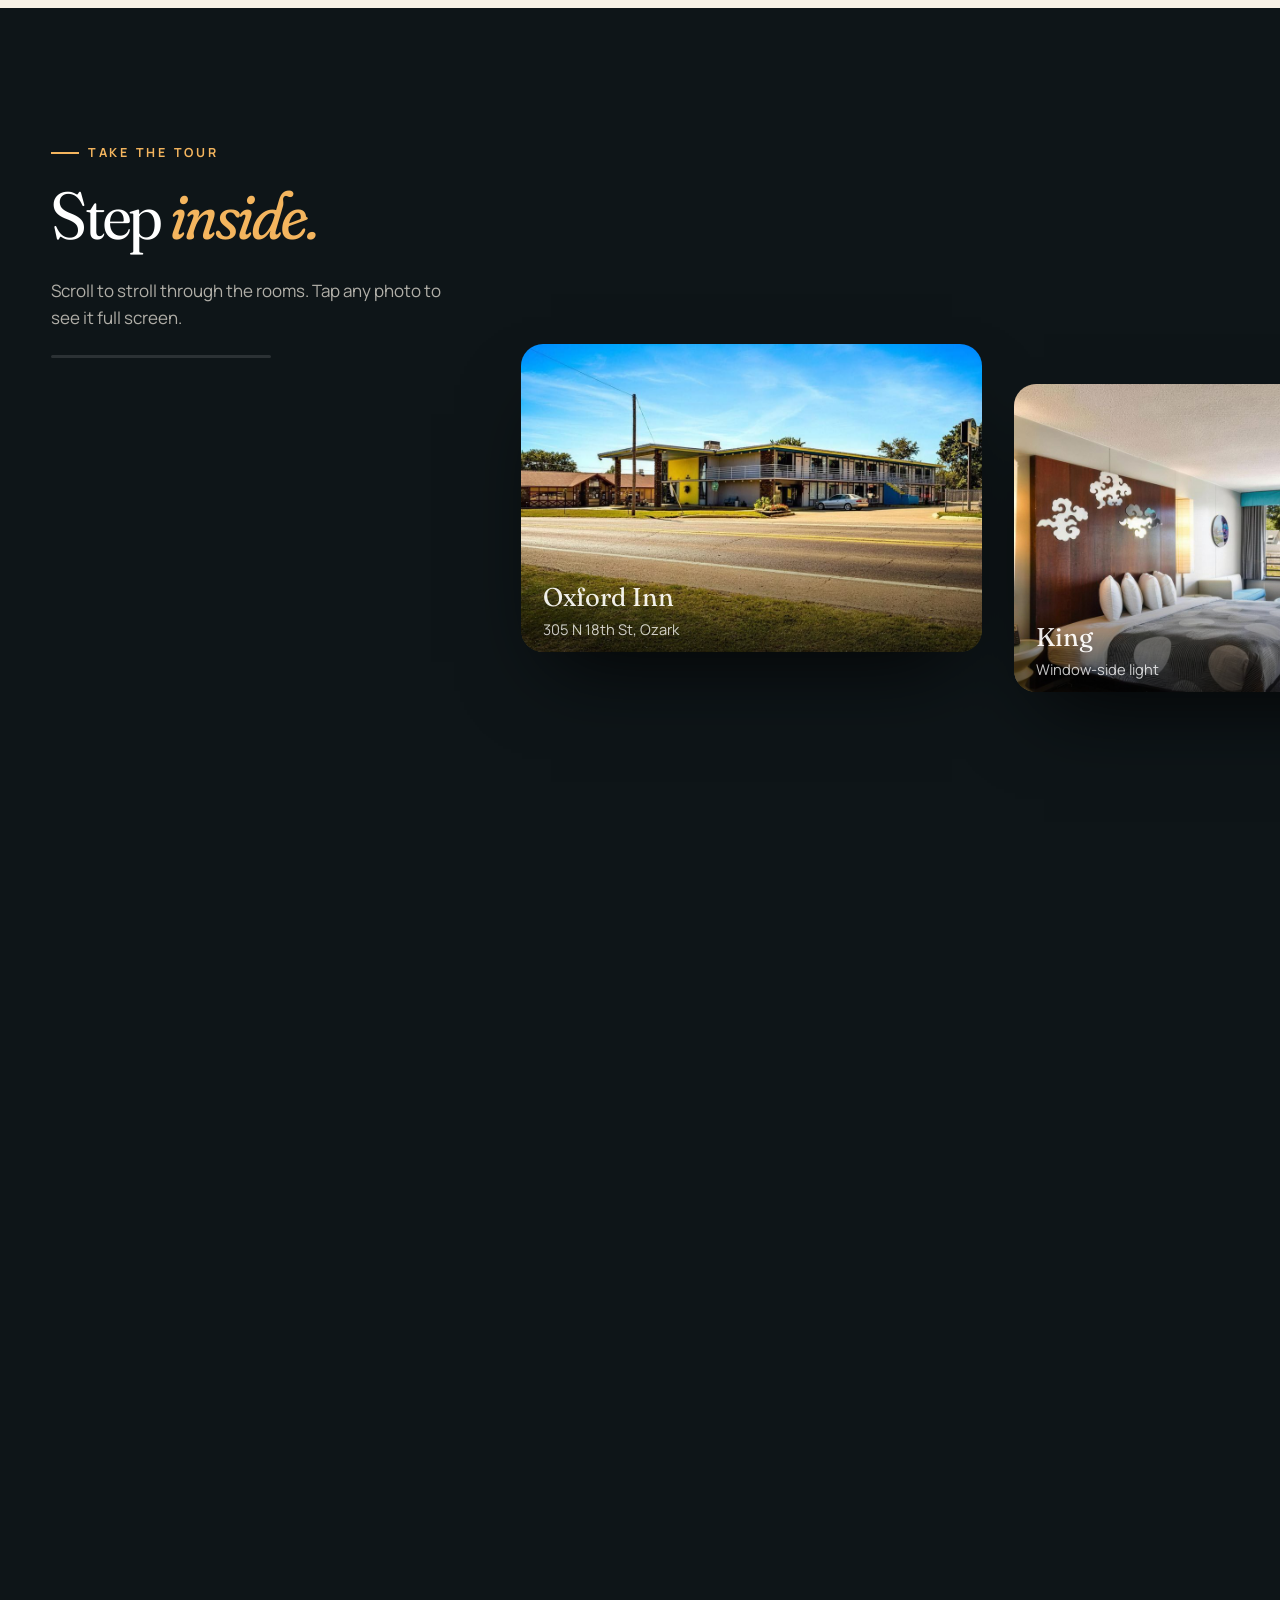
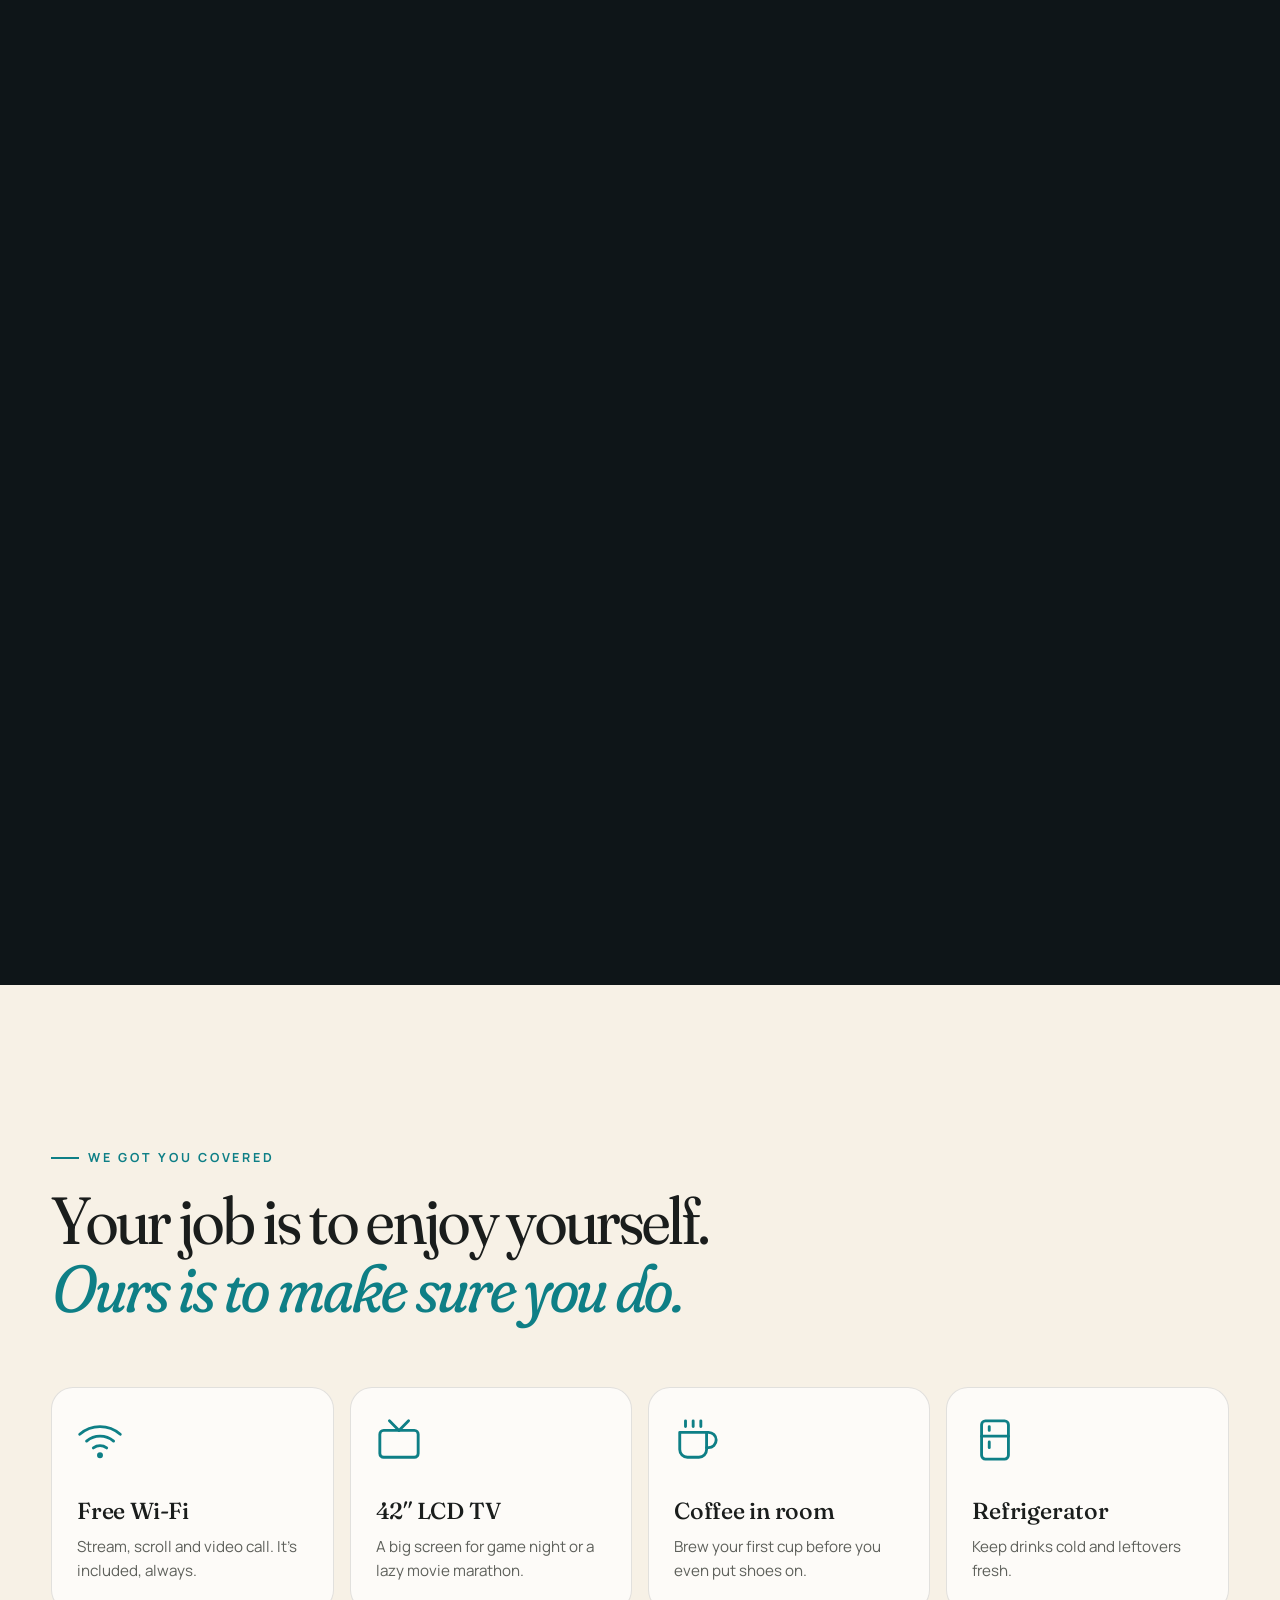
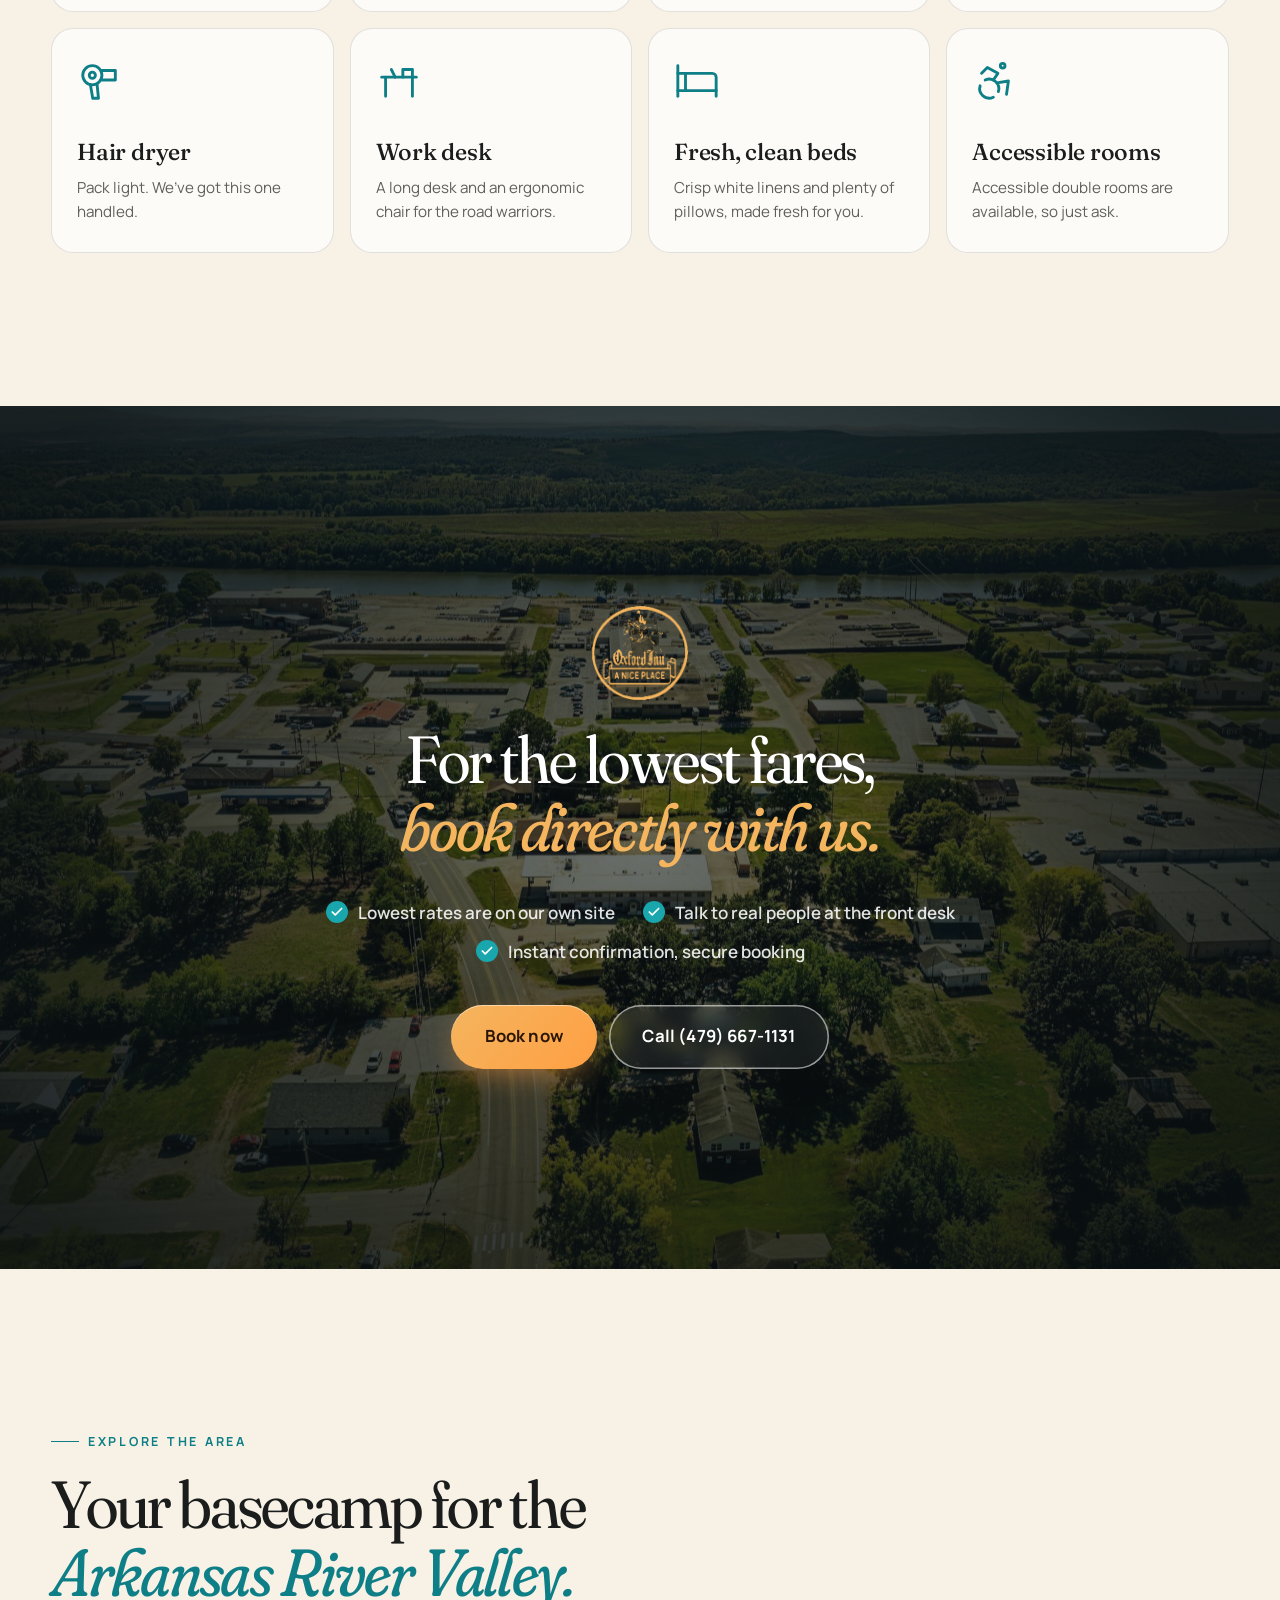
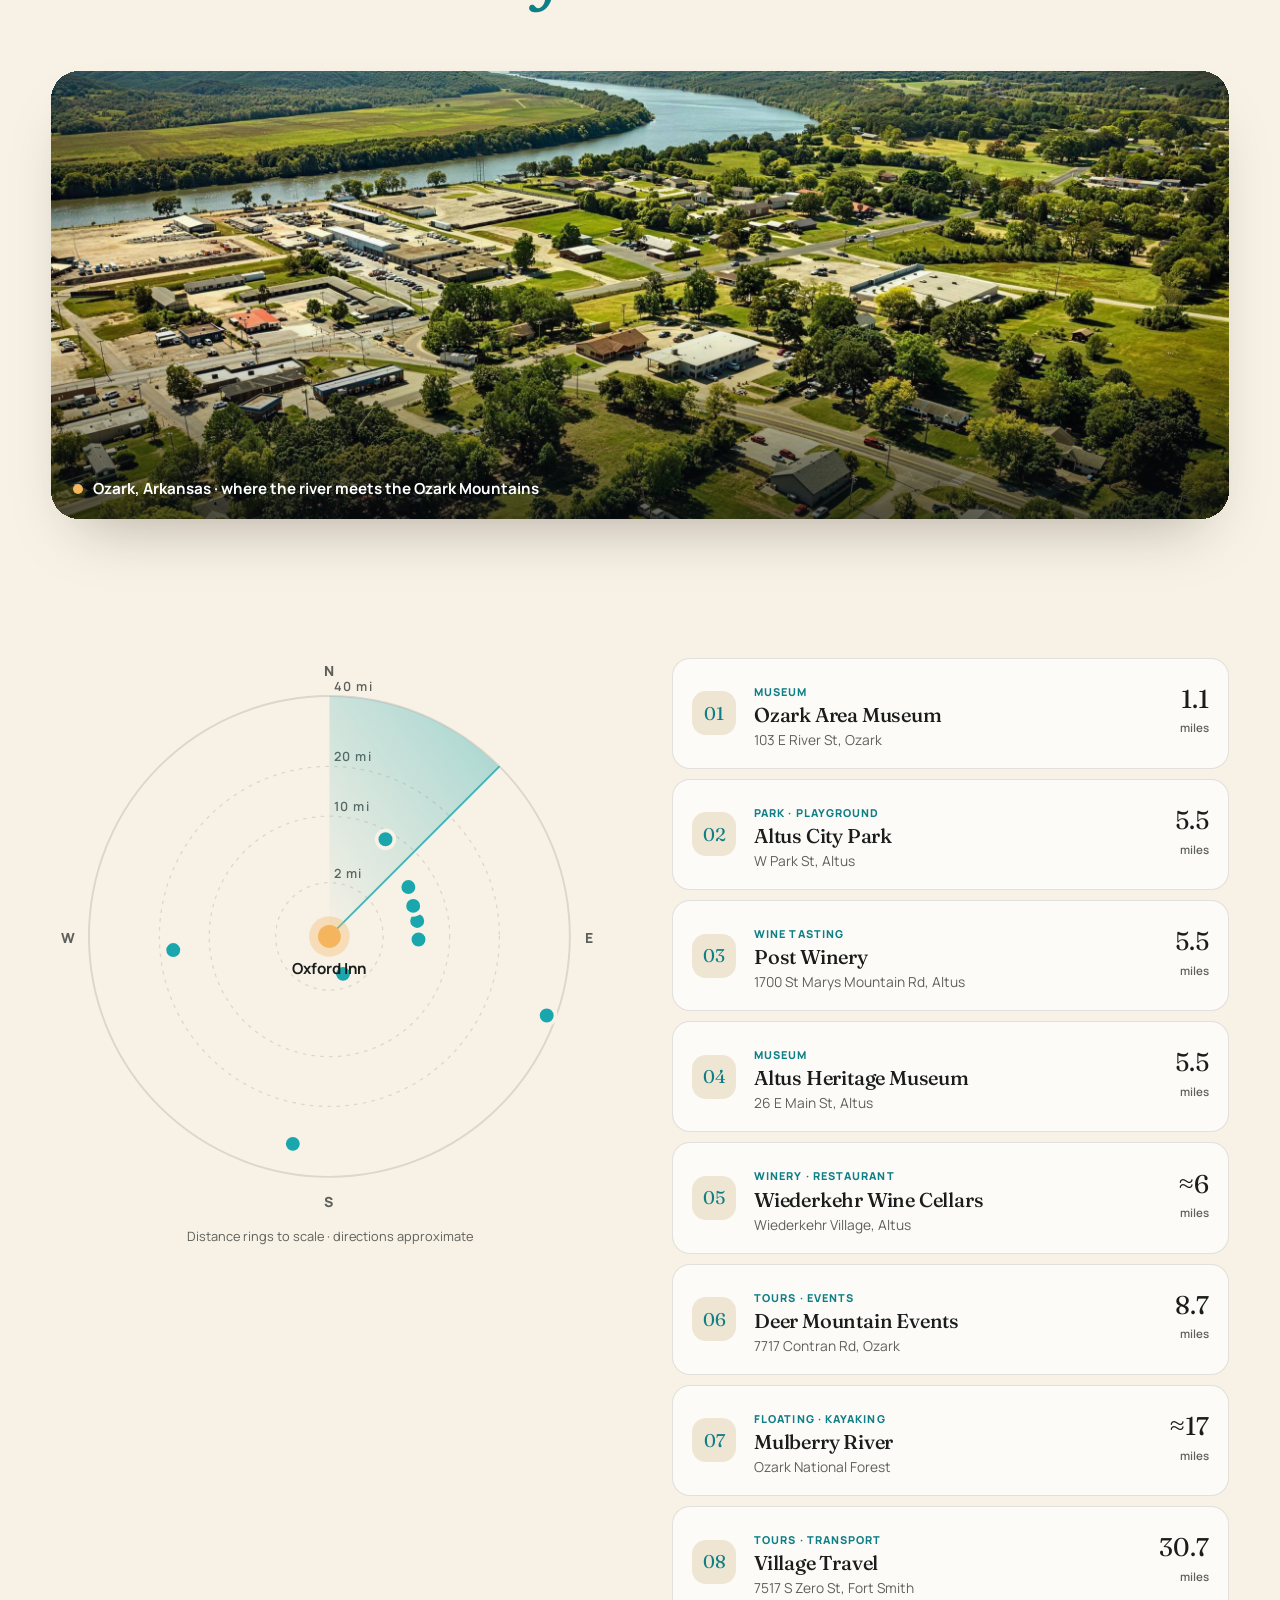
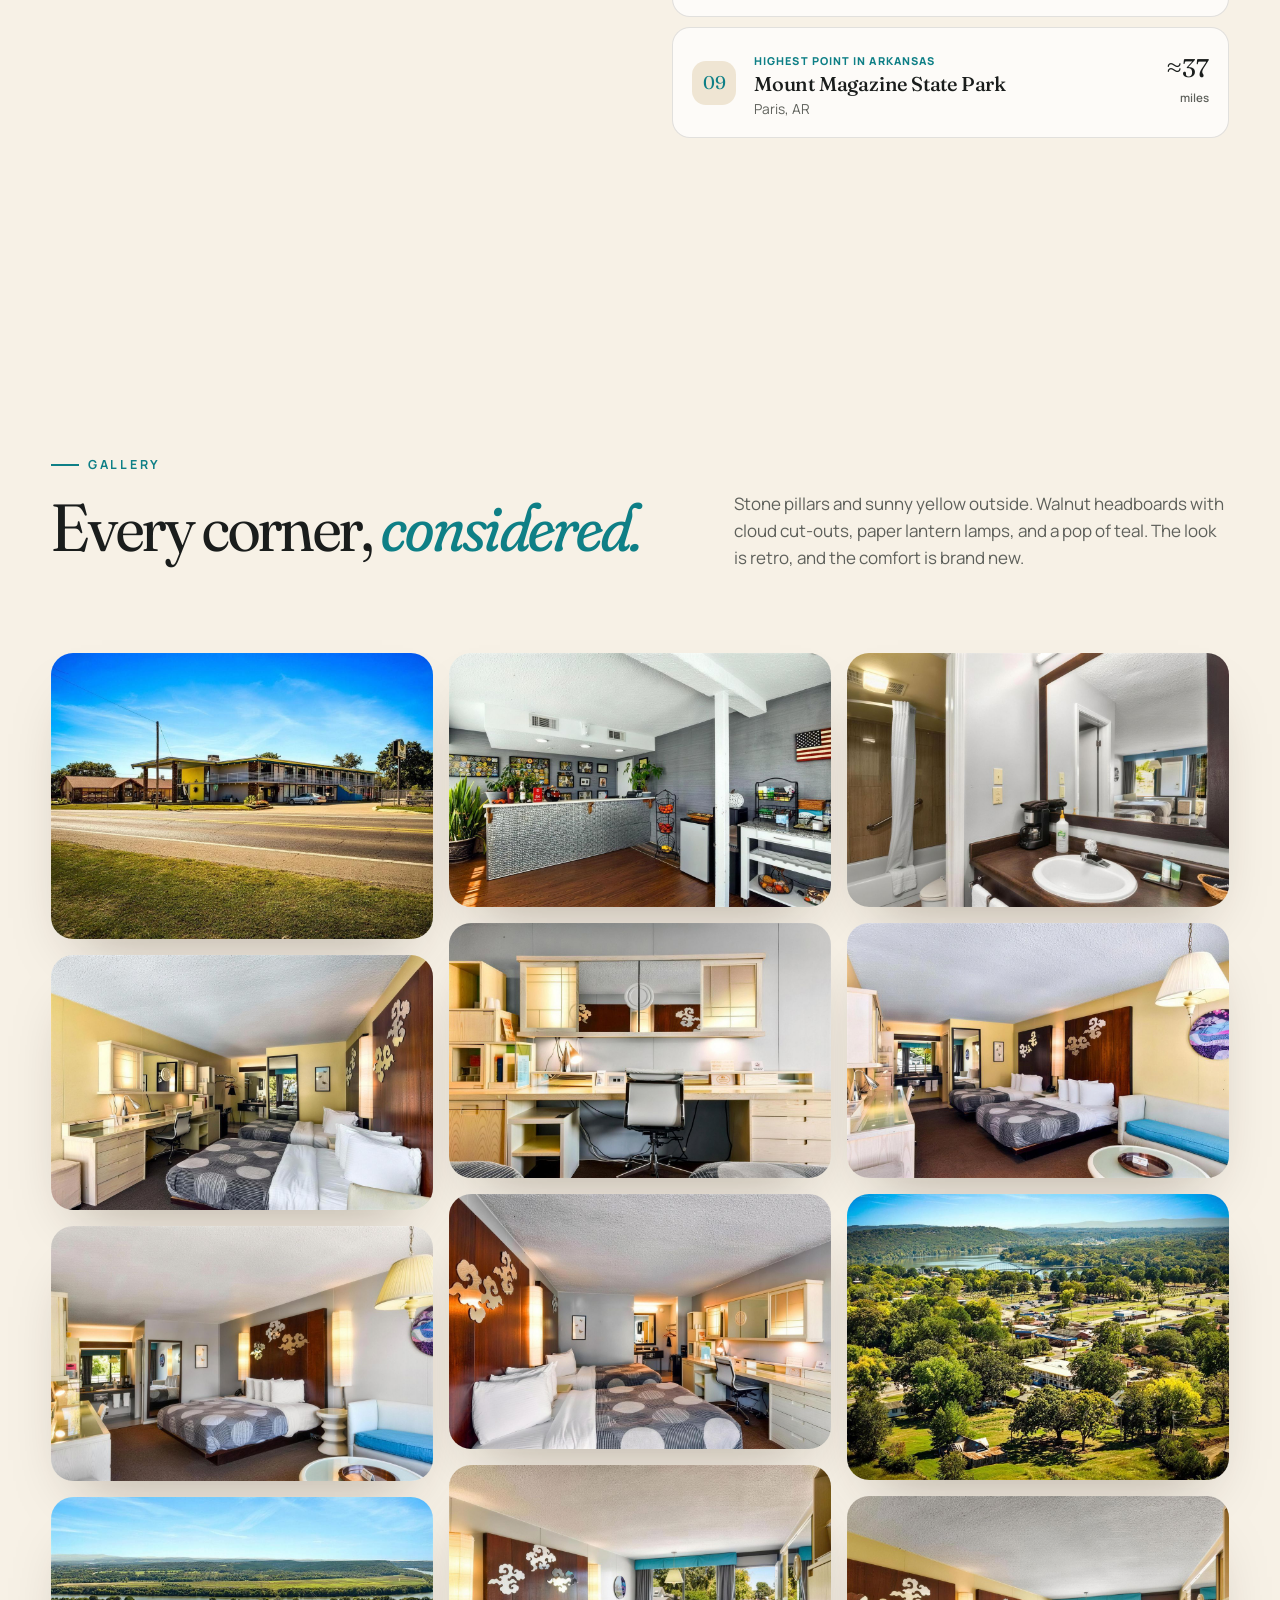
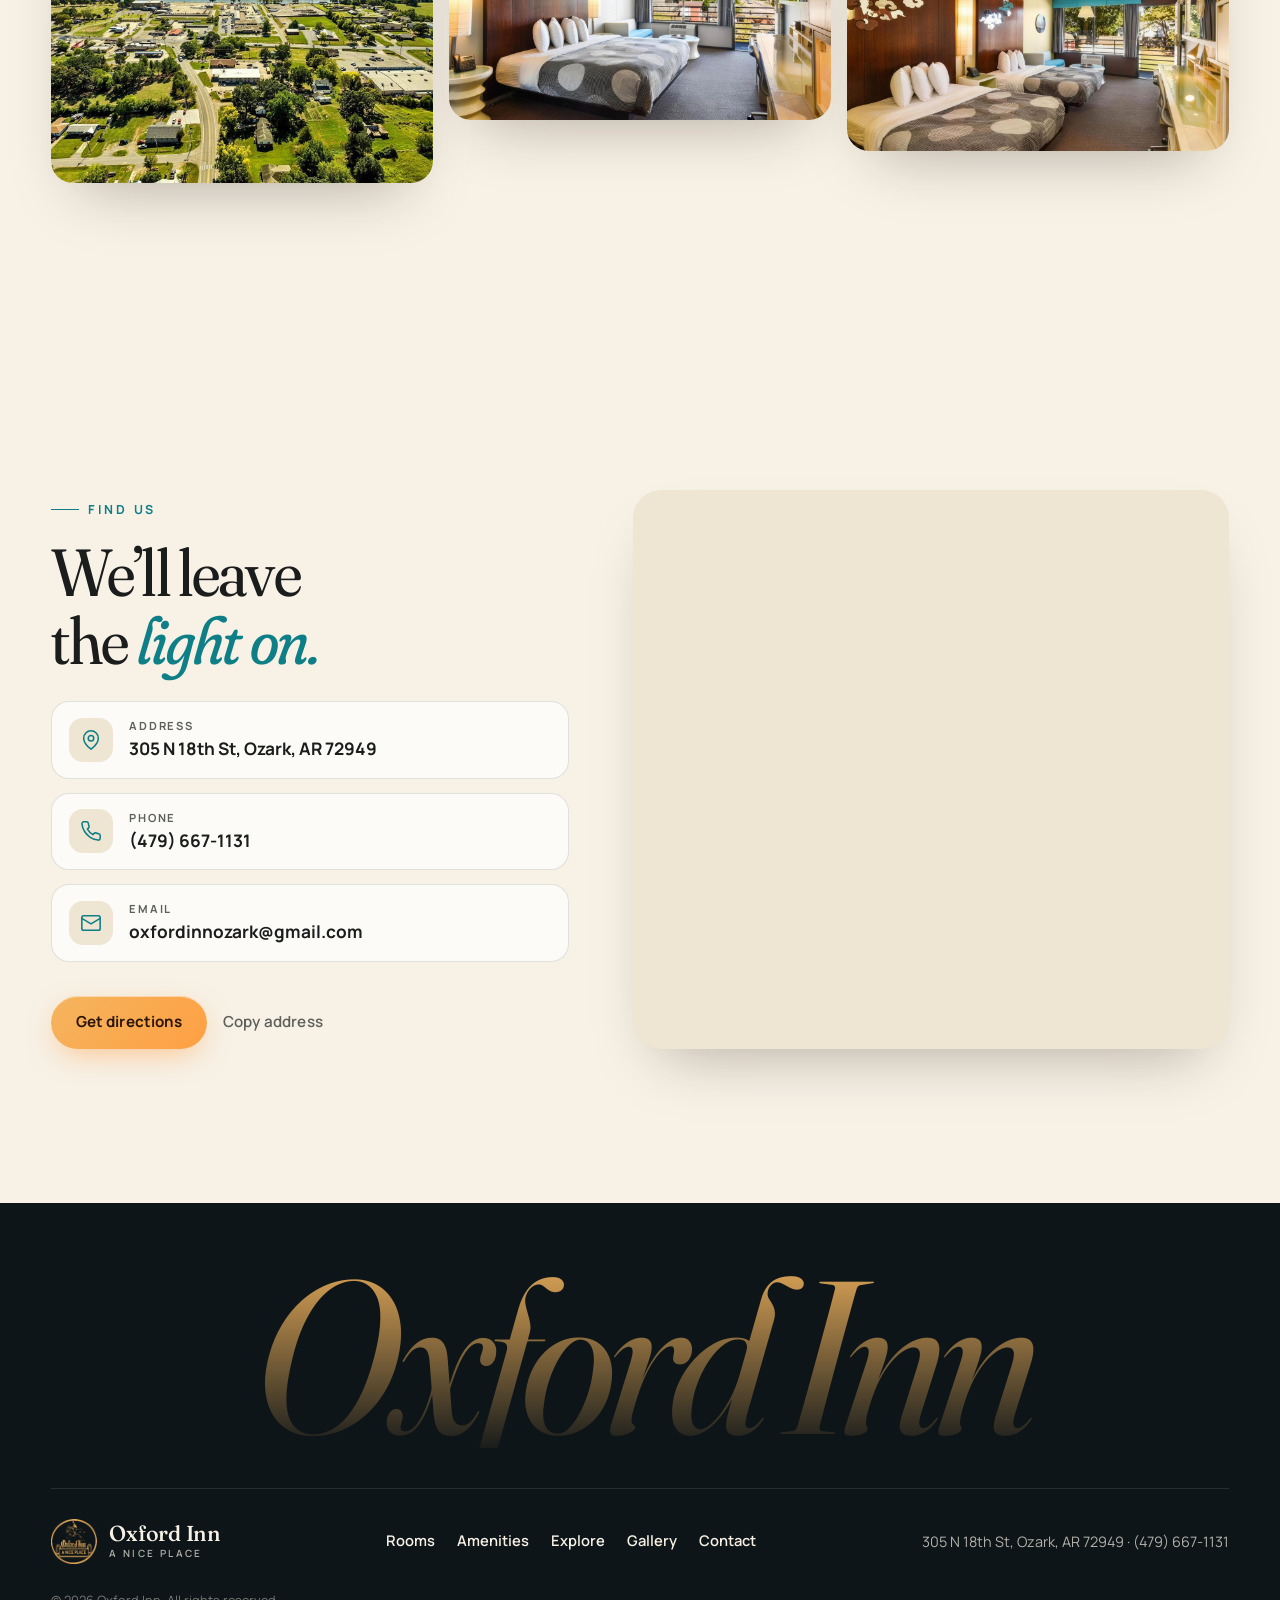
==== commit e1fcf60f: "Live: always-visible fixed header + Apple/Google Maps directions Promote work/ to site root: frosted" ====
--- a/index.html
+++ b/index.html
@@ -404,7 +404,7 @@
     <ul class="contact__list">
       <li class="reveal">
         <svg viewBox="0 0 24 24"><path d="M20 10c0 6-8 12-8 12s-8-6-8-12a8 8 0 0 1 16 0Z"/><circle cx="12" cy="10" r="3"/></svg>
-        <div><small>Address</small><a href="https://www.google.com/maps/search/?api=1&query=35.490306,-93.84393" target="_blank" rel="noopener">305 N 18th St, Ozark, AR 72949</a></div>
+        <div><small>Address</small><a href="https://www.google.com/maps/search/?api=1&query=35.490306,-93.84393" data-apple-maps="https://maps.apple.com/?ll=35.490306,-93.84393&amp;q=Oxford%20Inn" target="_blank" rel="noopener">305 N 18th St, Ozark, AR 72949</a></div>
       </li>
       <li class="reveal">
         <svg viewBox="0 0 24 24"><path d="M22 16.92v3a2 2 0 0 1-2.18 2 19.79 19.79 0 0 1-8.63-3.07 19.5 19.5 0 0 1-6-6 19.79 19.79 0 0 1-3.07-8.67A2 2 0 0 1 4.11 2h3a2 2 0 0 1 2 1.72c.13.96.36 1.9.7 2.81a2 2 0 0 1-.45 2.11L8.09 9.91a16 16 0 0 0 6 6l1.27-1.27a2 2 0 0 1 2.11-.45c.91.34 1.85.57 2.81.7A2 2 0 0 1 22 16.92z"/></svg>
@@ -416,7 +416,7 @@
       </li>
     </ul>
     <div class="contact__ctas reveal">
-      <a class="btn btn--glow magnetic" href="https://www.google.com/maps/dir/?api=1&destination=35.490306,-93.84393" target="_blank" rel="noopener">Get directions</a>
+      <a class="btn btn--glow magnetic" href="https://www.google.com/maps/dir/?api=1&destination=35.490306,-93.84393" data-apple-maps="https://maps.apple.com/?daddr=35.490306,-93.84393&amp;dirflg=d" target="_blank" rel="noopener">Get directions</a>
       <button class="btn btn--text" id="copyAddr" type="button">Copy address</button>
     </div>
   </div>
--- a/styles.css
+++ b/styles.css
@@ -154,12 +154,38 @@
 @media (pointer: fine) { .cursor { display: block; } }
 
 /* ---------- nav ---------- */
-.nav {
-  position: fixed; inset: 0 0 auto; z-index: 100; display: flex; align-items: center; justify-content: space-between; gap: 20px;
-  padding: 18px var(--gutter); color: #fff; transition: padding .4s var(--ease), background .4s, color .4s, box-shadow .4s, transform .5s var(--ease);
-}
-.nav.is-solid { padding-block: 10px; background: color-mix(in srgb, var(--bg) 82%, transparent); color: var(--fg); backdrop-filter: blur(16px) saturate(1.4); -webkit-backdrop-filter: blur(16px) saturate(1.4); box-shadow: 0 1px 0 var(--line); }
-.nav.is-hidden { transform: translateY(-110%); }
+/* Always fixed; never translate/opacity-hide. Color stays readable; only bg strength changes.
+   Padding is constant so height never jumps. backdrop-filter stays applied so WebKit does not
+   create/destroy a compositor layer on scroll (that flash looked like a 1s disappear). */
+:root { --nav-pad-y: 14px; --nav-h: calc(env(safe-area-inset-top, 0px) + var(--nav-pad-y) + 46px + var(--nav-pad-y)); }
+.nav, #nav {
+  position: fixed;
+  top: 0; left: 0; right: 0;
+  z-index: 300;
+  display: flex; align-items: center; justify-content: space-between; gap: 20px;
+  padding: var(--nav-pad-y) var(--gutter);
+  padding-top: max(var(--nav-pad-y), env(safe-area-inset-top, 0px));
+  color: var(--fg);
+  background: color-mix(in srgb, var(--bg) 72%, transparent);
+  backdrop-filter: blur(16px) saturate(1.35);
+  -webkit-backdrop-filter: blur(16px) saturate(1.35);
+  box-shadow: 0 1px 0 transparent;
+  /* NO transform / opacity transitions — those caused the scroll-up disappear flash */
+  transition: background-color .2s ease, box-shadow .2s ease;
+  transform: none !important;
+  opacity: 1 !important;
+  visibility: visible !important;
+  -webkit-backface-visibility: hidden;
+  backface-visibility: hidden;
+  isolation: isolate;
+}
+.nav.is-solid, #nav.is-solid {
+  /* same padding & color — only stronger frosted plate */
+  background: color-mix(in srgb, var(--bg) 92%, transparent);
+  box-shadow: 0 1px 0 var(--line);
+}
+.nav.is-menu, #nav.is-menu { color: #f7f1e6; background: transparent; box-shadow: none; }
+.nav.is-hidden, #nav.is-hidden { transform: none !important; } /* dead class: never hide */
 .nav__brand { display: flex; align-items: center; gap: 12px; }
 .nav__logo { width: 46px; --logo-color: currentColor; background: currentColor; transition: transform .6s var(--ease); }
 .nav__brand:hover .nav__logo { transform: rotate(-10deg) scale(1.05); }
@@ -605,7 +631,7 @@
   .pin.is-hot .ring { animation-name: ringPulseLg; }
   .hero__dots { display: none; }
   .neon { display: none; }
-  .hero__content { padding-top: 120px; }
+  .hero__content { padding-top: max(120px, calc(var(--nav-h) + 48px)); }
 
   /* tour becomes native swipe */
   .tour { height: auto; padding: 90px 0 70px; }
